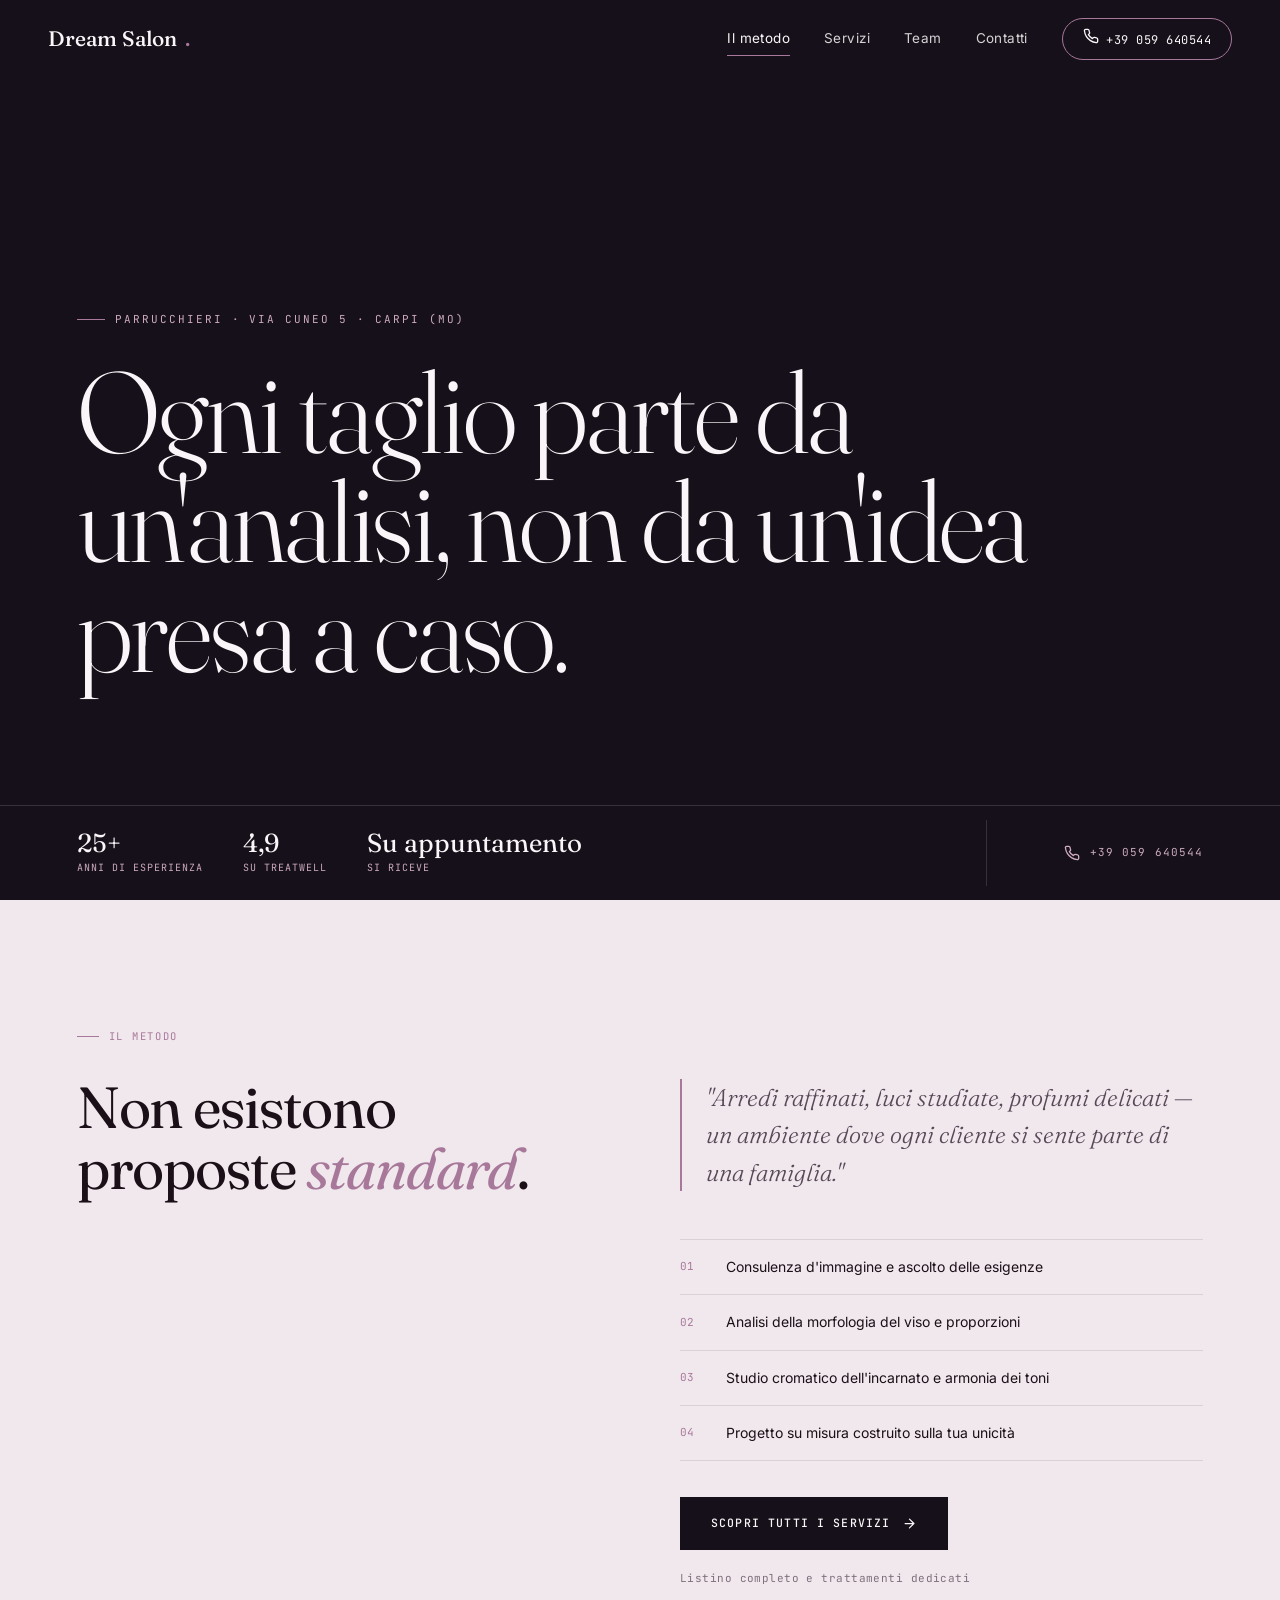
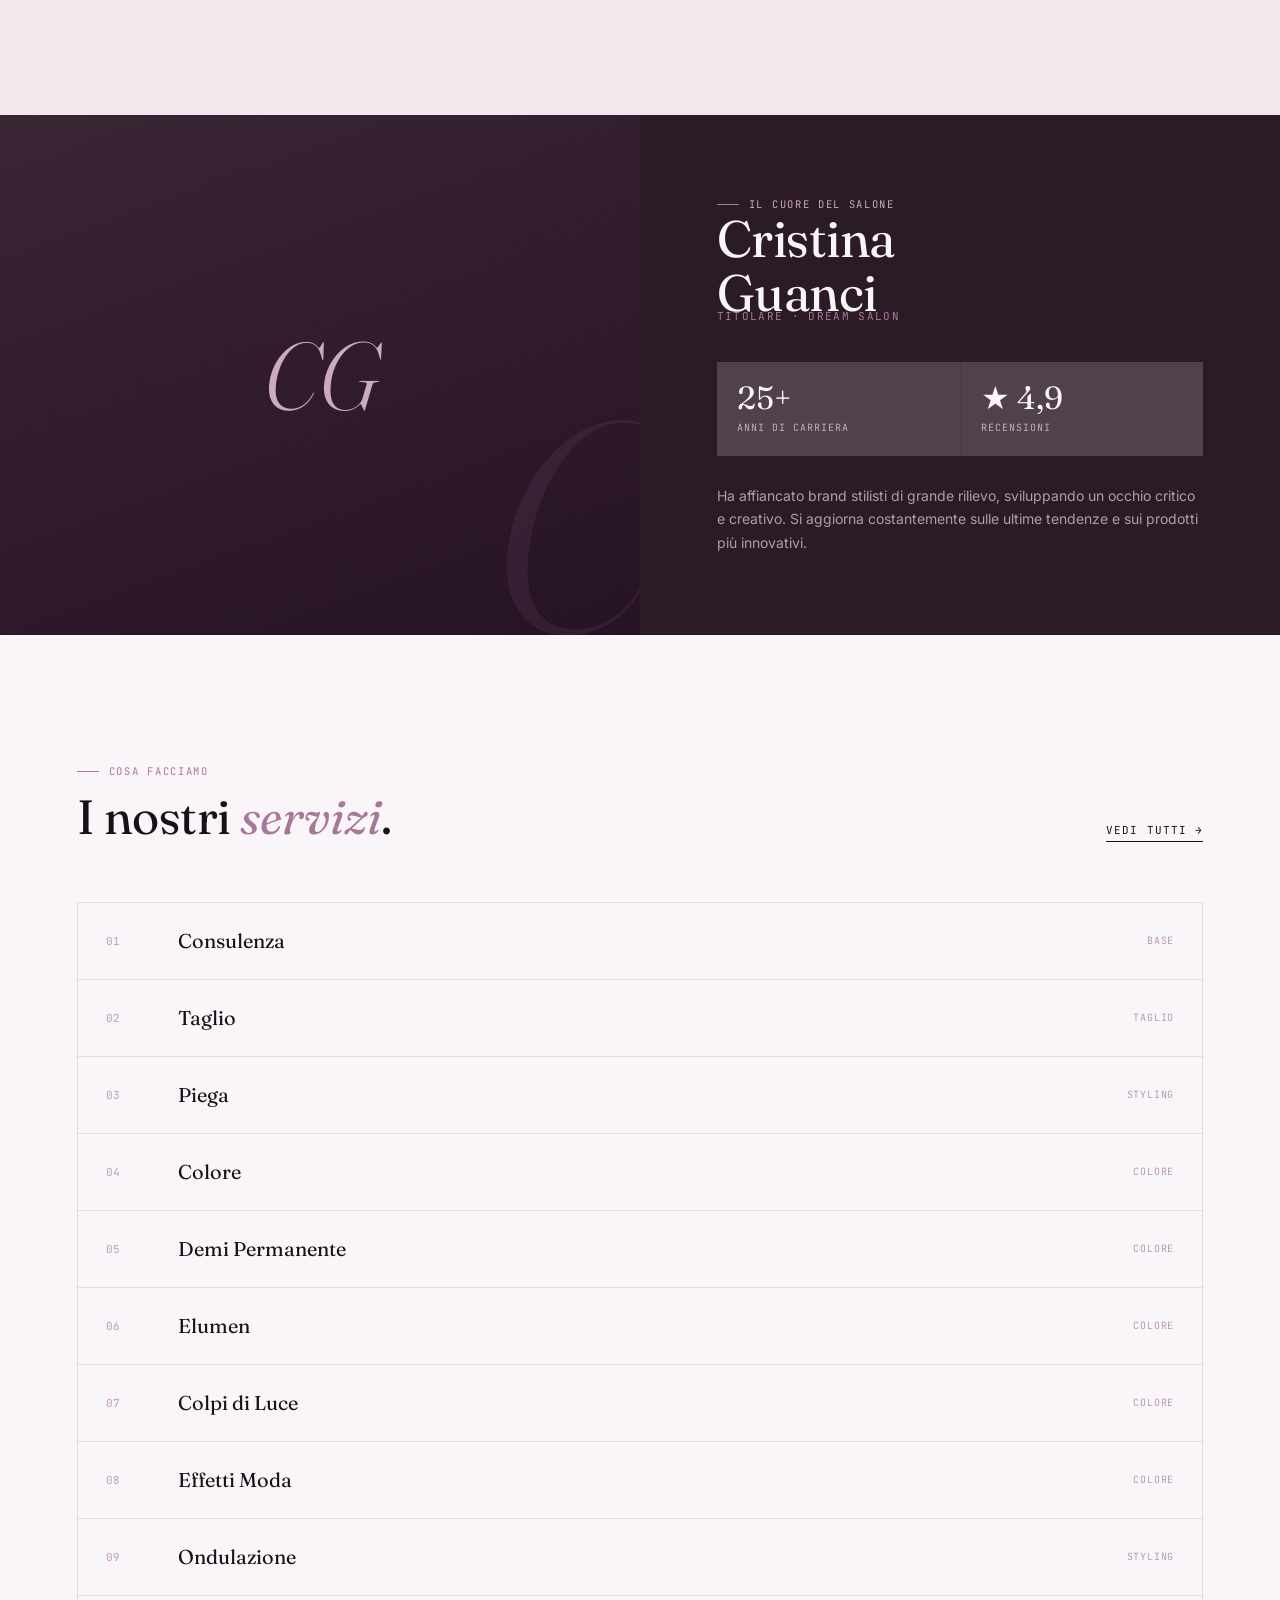
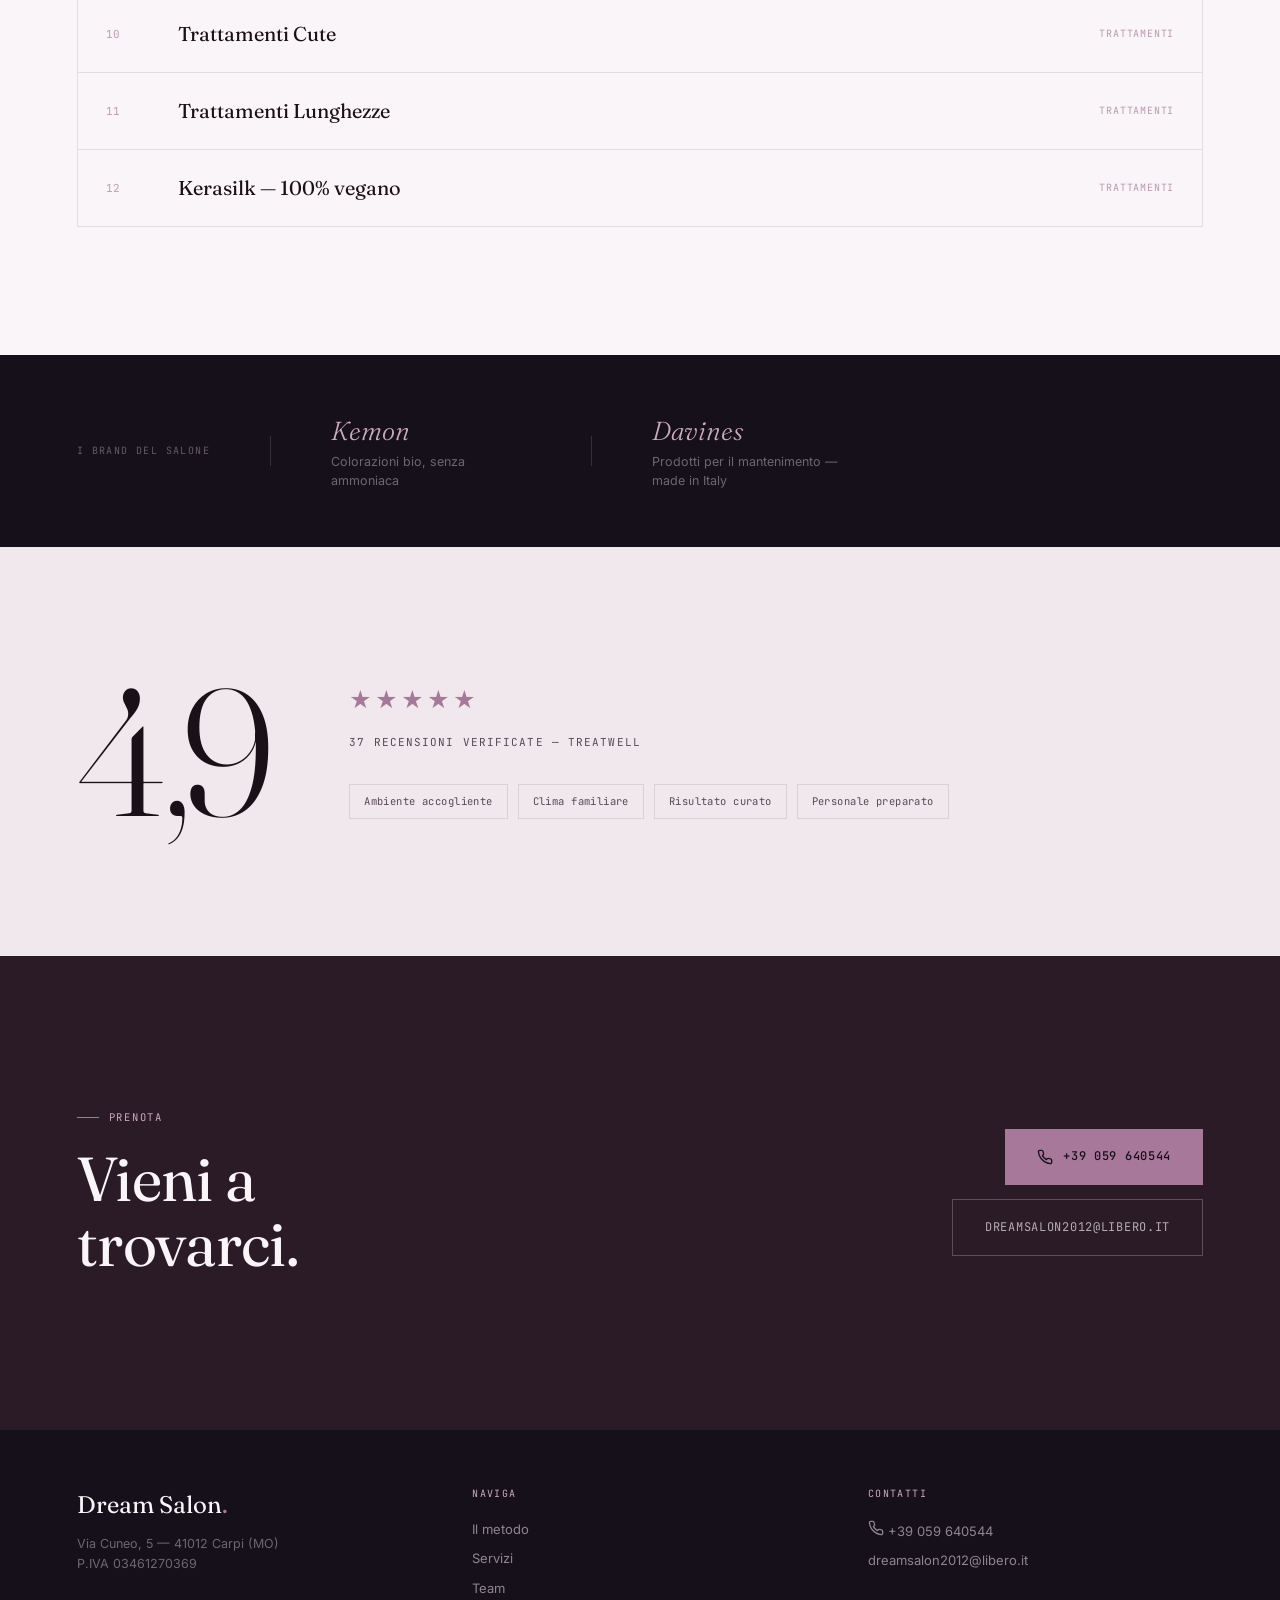
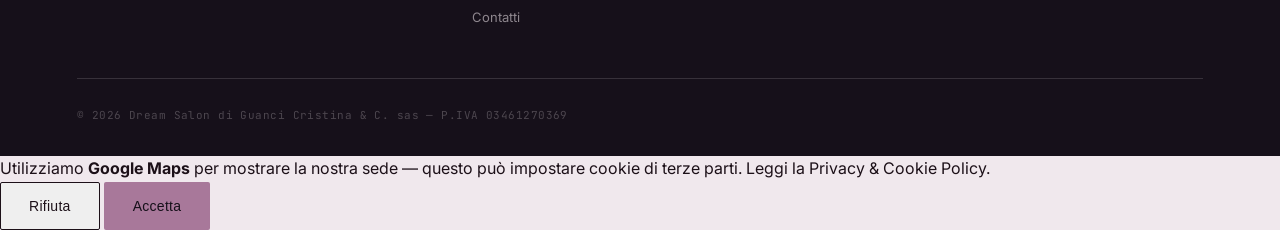
==== index.html @ 70bb207e "Palette: rosa antico / mauve ispirata al bigliettino — sostituisce verde foresta e oro" ====
<!DOCTYPE html>
<html lang="it">
<head>
<meta charset="UTF-8">
<meta name="viewport" content="width=device-width, initial-scale=1.0">
<title>Dream Salon — Parrucchieri · Carpi (MO)</title>
<meta name="description" content="Dream Salon Carpi. Consulenza d'immagine, taglio sartoriale, colore senza ammoniaca. Via Cuneo 5, Carpi. Tel 059 640544.">
<link rel="preconnect" href="https://fonts.googleapis.com">
<link rel="preconnect" href="https://fonts.gstatic.com" crossorigin>
<link href="https://fonts.googleapis.com/css2?family=Fraunces:ital,opsz,wght@0,9..144,200;0,9..144,300;0,9..144,400;0,9..144,500;1,9..144,300;1,9..144,400;1,9..144,500&family=Inter:wght@300;400;500&family=JetBrains+Mono:wght@400;500&display=swap" rel="stylesheet">
<link rel="stylesheet" href="style.css">
<style>

/* =====================================================
   RESET E VARIABILI GLOBALI
===================================================== */
:root {
  /* ——— Palette ispirata al bigliettino Dream Salon ——— */
  --forest: #2B1B27;
  --forest-2: #3A2535;
  --anthracite: #16101A;
  --cream: #F0E8ED;
  --paper: #FAF5F8;
  --brass: #A8789A;
  --brass-light: #CCAABF;
  --sage: #B89AAE;
  --ink: #1C1018;
  --ink-soft: #584858;
  --line: rgba(28,16,24,0.1);
  --line-light: rgba(240,232,237,0.15);
  --maxw: 1240px;
}

/* =====================================================
   HERO — fullscreen editoriale
===================================================== */
.hero-new {
  min-height: 100svh;
  background: var(--anthracite);
  display: grid;
  grid-template-rows: 1fr auto;
  position: relative;
  overflow: hidden;
}

/* Immagine sfondo con overlay */
.hero-bg {
  position: absolute;
  inset: 0;
  background: url('https://cdn1.treatwell.net/images/view/v2.i7363698.w1080.h720.x340E8D03/') center/cover no-repeat;
  opacity: 0.22;
}

.hero-content {
  display: flex;
  flex-direction: column;
  justify-content: flex-end;
  padding: 0 clamp(28px,6vw,80px) 72px;
  position: relative;
  z-index: 2;
}

/* Tag location */
.hero-loc {
  font-family: 'JetBrains Mono', monospace;
  font-size: 11px;
  letter-spacing: 0.18em;
  text-transform: uppercase;
  color: var(--brass-light);
  margin-bottom: 28px;
  display: flex;
  align-items: center;
  gap: 10px;
}
.hero-loc::before {
  content: "";
  width: 28px;
  height: 1px;
  background: var(--brass);
  display: block;
}

/* Titolo enorme */
.hero-display {
  font-family: 'Fraunces', serif;
  font-size: clamp(52px, 9vw, 120px);
  font-weight: 300;
  line-height: 0.95;
  color: var(--paper);
  letter-spacing: -0.02em;
  margin: 0 0 48px;
}
.hero-display em {
  font-style: italic;
  color: var(--brass-light);
}

/* Bottom bar */
.hero-bar {
  position: relative;
  z-index: 2;
  border-top: 1px solid var(--line-light);
  display: grid;
  grid-template-columns: 1fr auto;
  align-items: center;
}
.hero-bar-left {
  padding: 24px clamp(28px,6vw,80px);
  display: flex;
  gap: 40px;
  flex-wrap: wrap;
}
.hero-stat {
  display: flex;
  flex-direction: column;
  gap: 4px;
}
.hero-stat strong {
  font-family: 'Fraunces', serif;
  font-size: 26px;
  font-weight: 400;
  color: var(--paper);
  line-height: 1;
}
.hero-stat span {
  font-family: 'JetBrains Mono', monospace;
  font-size: 10px;
  color: var(--brass-light);
  letter-spacing: 0.1em;
  text-transform: uppercase;
}
.hero-bar-right {
  padding: 24px clamp(28px,6vw,80px);
  border-left: 1px solid var(--line-light);
}
.hero-bar-right a {
  font-family: 'JetBrains Mono', monospace;
  font-size: 11px;
  letter-spacing: 0.1em;
  text-transform: uppercase;
  color: var(--brass-light);
  text-decoration: none;
  display: flex;
  align-items: center;
  gap: 10px;
  transition: color 0.25s;
}
.hero-bar-right a:hover { color: var(--paper); }
.hero-bar-right a svg { flex-shrink: 0; }

/* =====================================================
   MANIFESTO — la sezione identità
===================================================== */
.manifesto {
  background: var(--cream);
  padding: clamp(80px,10vw,140px) clamp(28px,6vw,80px);
  display: grid;
  grid-template-columns: 1fr 1fr;
  gap: 80px;
  align-items: start;
}
.manifesto-left {}
.manifesto-tag {
  font-family: 'JetBrains Mono', monospace;
  font-size: 10.5px;
  letter-spacing: 0.16em;
  text-transform: uppercase;
  color: var(--brass);
  margin-bottom: 32px;
  display: flex;
  align-items: center;
  gap: 10px;
}
.manifesto-tag::before {
  content: "";
  width: 22px;
  height: 1px;
  background: var(--brass);
}
.manifesto-headline {
  font-family: 'Fraunces', serif;
  font-size: clamp(36px, 5vw, 58px);
  font-weight: 400;
  line-height: 1.05;
  color: var(--ink);
  letter-spacing: -0.02em;
  margin: 0;
}
.manifesto-headline em {
  font-style: italic;
  color: var(--brass);
}

.manifesto-right {
  padding-top: clamp(0px, 4vw, 60px);
}
.manifesto-quote {
  font-family: 'Fraunces', serif;
  font-size: clamp(18px, 2.2vw, 24px);
  font-weight: 300;
  font-style: italic;
  color: var(--ink-soft);
  line-height: 1.55;
  margin: 0 0 48px;
  border-left: 2px solid var(--brass);
  padding-left: 24px;
}
.manifesto-values {
  display: grid;
  gap: 0;
}
.mv-item {
  display: flex;
  align-items: center;
  gap: 18px;
  padding: 16px 0;
  border-bottom: 1px solid var(--line);
}
.mv-item:first-child { border-top: 1px solid var(--line); }
.mv-num {
  font-family: 'JetBrains Mono', monospace;
  font-size: 11px;
  color: var(--brass);
  width: 28px;
  flex-shrink: 0;
}
.mv-text {
  font-size: 14px;
  color: var(--ink);
  font-weight: 400;
}
.manifesto-cta {
  margin-top: 36px;
  display: flex;
  align-items: center;
  gap: 20px;
  flex-wrap: wrap;
}
.btn-metodo {
  display: inline-flex;
  align-items: center;
  gap: 12px;
  padding: 16px 30px;
  background: var(--anthracite);
  color: var(--paper);
  font-family: 'JetBrains Mono', monospace;
  font-size: 11.5px;
  letter-spacing: 0.1em;
  text-transform: uppercase;
  text-decoration: none;
  font-weight: 500;
  border: 1px solid var(--anthracite);
  transition: all 0.28s ease;
  white-space: nowrap;
}
.btn-metodo svg {
  transition: transform 0.25s ease;
  flex-shrink: 0;
}
.btn-metodo:hover {
  background: var(--brass);
  border-color: var(--brass);
  color: var(--paper);
  transform: translateY(-2px);
  box-shadow: 0 10px 24px rgba(168,120,154,0.26);
}
.btn-metodo:hover svg {
  transform: translateX(4px);
}
.manifesto-cta-note {
  font-family: 'JetBrains Mono', monospace;
  font-size: 11px;
  letter-spacing: 0.04em;
  color: var(--ink-soft);
  opacity: 0.75;
}

/* =====================================================
   CRISTINA — la protagonista
===================================================== */
.cristina {
  background: var(--forest);
  display: grid;
  grid-template-columns: 1fr 1fr;
  min-height: 520px;
}
.cristina-visual {
  background: linear-gradient(160deg, #3A2535 0%, #261324 100%);
  display: flex;
  align-items: center;
  justify-content: center;
  position: relative;
  overflow: hidden;
  padding: 60px;
}
.cristina-visual::after {
  content: "C";
  position: absolute;
  font-family: 'Fraunces', serif;
  font-size: 300px;
  font-style: italic;
  font-weight: 300;
  color: rgba(168,120,154,0.10);
  line-height: 1;
  bottom: -40px;
  right: -20px;
}
.cristina-initial {
  font-family: 'Fraunces', serif;
  font-size: 96px;
  font-weight: 300;
  font-style: italic;
  color: var(--brass-light);
  position: relative;
  z-index: 1;
}
.cristina-text {
  padding: clamp(48px,6vw,80px);
  display: flex;
  flex-direction: column;
  justify-content: center;
  gap: 28px;
}
.cristina-tag {
  font-family: 'JetBrains Mono', monospace;
  font-size: 10.5px;
  letter-spacing: 0.16em;
  text-transform: uppercase;
  color: var(--brass-light);
  display: flex;
  align-items: center;
  gap: 10px;
}
.cristina-tag::before { content: ""; width: 22px; height: 1px; background: var(--brass); }
.cristina-name {
  font-family: 'Fraunces', serif;
  font-size: clamp(32px, 4vw, 52px);
  font-weight: 400;
  color: var(--paper);
  line-height: 1.05;
  margin: 0;
}
.cristina-role {
  font-family: 'JetBrains Mono', monospace;
  font-size: 11px;
  letter-spacing: 0.12em;
  text-transform: uppercase;
  color: var(--brass);
  margin-top: -12px;
}
.cristina-facts {
  display: grid;
  grid-template-columns: 1fr 1fr;
  gap: 1px;
  background: var(--line-light);
  margin-top: 8px;
}
.cf-item {
  background: rgba(240,232,237,0.04);
  padding: 20px;
}
.cf-value {
  font-family: 'Fraunces', serif;
  font-size: 32px;
  font-weight: 400;
  color: var(--paper);
  line-height: 1;
}
.cf-label {
  font-family: 'JetBrains Mono', monospace;
  font-size: 10px;
  color: var(--brass-light);
  letter-spacing: 0.1em;
  text-transform: uppercase;
  margin-top: 6px;
}
.cristina-bio {
  font-size: 14px;
  color: rgba(240,232,237,0.65);
  line-height: 1.7;
}

/* =====================================================
   SERVIZI — griglia compatta
===================================================== */
.servizi-section {
  background: var(--paper);
  padding: clamp(80px,10vw,130px) clamp(28px,6vw,80px);
}
.srv-header {
  display: flex;
  justify-content: space-between;
  align-items: flex-end;
  margin-bottom: 60px;
  flex-wrap: wrap;
  gap: 20px;
}
.srv-tag {
  font-family: 'JetBrains Mono', monospace;
  font-size: 10.5px;
  letter-spacing: 0.16em;
  text-transform: uppercase;
  color: var(--brass);
  margin-bottom: 12px;
  display: flex;
  align-items: center;
  gap: 10px;
}
.srv-tag::before { content: ""; width: 22px; height: 1px; background: var(--brass); }
.srv-title {
  font-family: 'Fraunces', serif;
  font-size: clamp(30px, 4vw, 48px);
  font-weight: 400;
  color: var(--ink);
  margin: 0;
  line-height: 1.05;
}
.srv-title em { font-style: italic; color: var(--brass); }
.srv-cta-link {
  font-family: 'JetBrains Mono', monospace;
  font-size: 11px;
  letter-spacing: 0.1em;
  text-transform: uppercase;
  color: var(--ink);
  text-decoration: none;
  display: flex;
  align-items: center;
  gap: 10px;
  border-bottom: 1px solid var(--ink);
  padding-bottom: 2px;
  transition: color 0.25s, border-color 0.25s;
  white-space: nowrap;
}
.srv-cta-link:hover { color: var(--brass); border-color: var(--brass); }

/* Griglia servizi a righe */
.srv-list {
  display: grid;
  gap: 0;
  border: 1px solid var(--line);
}
.srv-row {
  display: grid;
  grid-template-columns: 48px 1fr auto;
  align-items: center;
  padding: 22px 28px;
  border-bottom: 1px solid var(--line);
  gap: 24px;
  transition: background 0.2s;
  cursor: default;
}
.srv-row:last-child { border-bottom: none; }
.srv-row:hover { background: #fff; }
.srv-row-num {
  font-family: 'JetBrains Mono', monospace;
  font-size: 11px;
  color: var(--brass);
  opacity: 0.7;
}
.srv-row-name {
  font-family: 'Fraunces', serif;
  font-size: 20px;
  font-weight: 400;
  color: var(--ink);
}
.srv-row-cat {
  font-family: 'JetBrains Mono', monospace;
  font-size: 10px;
  letter-spacing: 0.08em;
  text-transform: uppercase;
  color: var(--sage);
  white-space: nowrap;
}

/* =====================================================
   BRAND STRIP
===================================================== */
.brand-strip {
  background: var(--anthracite);
  padding: 56px clamp(28px,6vw,80px);
  display: flex;
  align-items: center;
  gap: 60px;
  flex-wrap: wrap;
}
.brand-label {
  font-family: 'JetBrains Mono', monospace;
  font-size: 10px;
  letter-spacing: 0.14em;
  text-transform: uppercase;
  color: rgba(240,232,237,0.35);
  white-space: nowrap;
}
.brand-divider { width: 1px; height: 30px; background: var(--line-light); }
.brand-name {
  font-family: 'Fraunces', serif;
  font-style: italic;
  font-size: 26px;
  font-weight: 300;
  color: var(--brass-light);
}
.brand-desc {
  font-size: 12.5px;
  color: rgba(240,232,237,0.4);
  max-width: 200px;
  line-height: 1.5;
}

/* =====================================================
   RATING
===================================================== */
.rating-section {
  background: var(--cream);
  padding: clamp(80px,10vw,130px) clamp(28px,6vw,80px);
  display: grid;
  grid-template-columns: auto 1fr;
  gap: 80px;
  align-items: center;
}
.rating-big-num {
  font-family: 'Fraunces', serif;
  font-size: clamp(100px, 16vw, 180px);
  font-weight: 300;
  color: var(--ink);
  line-height: 0.85;
  letter-spacing: -0.04em;
}
.rating-right {}
.rating-stars {
  color: var(--brass);
  font-size: 22px;
  letter-spacing: 3px;
  margin-bottom: 16px;
}
.rating-label {
  font-family: 'JetBrains Mono', monospace;
  font-size: 11px;
  color: var(--ink-soft);
  letter-spacing: 0.1em;
  text-transform: uppercase;
  margin-bottom: 32px;
}
.rating-tags {
  display: flex;
  flex-wrap: wrap;
  gap: 10px;
}
.rating-tag {
  font-family: 'JetBrains Mono', monospace;
  font-size: 10.5px;
  letter-spacing: 0.04em;
  border: 1px solid var(--line);
  padding: 8px 14px;
  color: var(--ink-soft);
}

/* =====================================================
   CTA FINALE
===================================================== */
.cta-final {
  background: var(--forest);
  padding: clamp(100px,12vw,160px) clamp(28px,6vw,80px);
  display: grid;
  grid-template-columns: 1fr auto;
  gap: 60px;
  align-items: center;
}
.cta-final-text {}
.cta-tag {
  font-family: 'JetBrains Mono', monospace;
  font-size: 10.5px;
  letter-spacing: 0.16em;
  text-transform: uppercase;
  color: var(--brass-light);
  margin-bottom: 20px;
  display: flex;
  align-items: center;
  gap: 10px;
}
.cta-tag::before { content: ""; width: 22px; height: 1px; background: var(--brass); }
.cta-headline {
  font-family: 'Fraunces', serif;
  font-size: clamp(32px, 5vw, 62px);
  font-weight: 400;
  color: var(--paper);
  line-height: 1.05;
  margin: 0;
}
.cta-headline em { font-style: italic; color: var(--brass-light); }
.cta-actions {
  display: flex;
  flex-direction: column;
  gap: 14px;
  align-items: flex-end;
}
.btn-cta-primary {
  display: inline-flex;
  align-items: center;
  gap: 10px;
  padding: 18px 32px;
  background: var(--brass);
  color: var(--anthracite);
  font-family: 'JetBrains Mono', monospace;
  font-size: 12px;
  letter-spacing: 0.06em;
  text-transform: uppercase;
  text-decoration: none;
  font-weight: 500;
  transition: background 0.25s;
  white-space: nowrap;
}
.btn-cta-primary:hover { background: var(--brass-light); }
.btn-cta-ghost {
  display: inline-flex;
  align-items: center;
  gap: 10px;
  padding: 18px 32px;
  border: 1px solid rgba(240,232,237,0.25);
  color: rgba(240,232,237,0.7);
  font-family: 'JetBrains Mono', monospace;
  font-size: 12px;
  letter-spacing: 0.06em;
  text-transform: uppercase;
  text-decoration: none;
  transition: border-color 0.25s, color 0.25s;
  white-space: nowrap;
}
.btn-cta-ghost:hover { border-color: var(--paper); color: var(--paper); }

/* =====================================================
   FOOTER
===================================================== */
footer {
  background: var(--anthracite);
  padding: 56px clamp(28px,6vw,80px) 32px;
}
.footer-grid {
  display: grid;
  grid-template-columns: 1fr 1fr 1fr;
  gap: 60px;
  padding-bottom: 40px;
  border-bottom: 1px solid var(--line-light);
}
.footer-brand-name {
  font-family: 'Fraunces', serif;
  font-size: 24px;
  font-weight: 400;
  color: var(--paper);
  margin-bottom: 10px;
}
.footer-brand-name span { color: var(--brass); }
.footer-sub {
  font-size: 12.5px;
  color: rgba(240,232,237,0.4);
  line-height: 1.6;
  margin-top: 8px;
}
.footer-col-title {
  font-family: 'JetBrains Mono', monospace;
  font-size: 10px;
  letter-spacing: 0.14em;
  text-transform: uppercase;
  color: var(--brass-light);
  margin-bottom: 18px;
  font-weight: 400;
}
.footer-col a, .footer-col span, .footer-col p {
  display: block;
  font-size: 13px;
  color: rgba(240,232,237,0.55);
  margin-bottom: 10px;
  text-decoration: none;
  transition: color 0.25s;
  line-height: 1.5;
}
.footer-col a:hover { color: var(--paper); }
.footer-bottom {
  margin-top: 28px;
  font-family: 'JetBrains Mono', monospace;
  font-size: 11px;
  color: rgba(240,232,237,0.25);
  letter-spacing: 0.04em;
}

/* =====================================================
   RESPONSIVE
===================================================== */
@media (max-width: 980px) {
  .manifesto { grid-template-columns: 1fr; gap: 48px; }
  .cristina { grid-template-columns: 1fr; }
  .cristina-visual { min-height: 220px; }
  .rating-section { grid-template-columns: 1fr; gap: 32px; }
  .cta-final { grid-template-columns: 1fr; }
  .cta-actions { align-items: flex-start; flex-direction: row; flex-wrap: wrap; }
  .footer-grid { grid-template-columns: 1fr 1fr; }
}
@media (max-width: 640px) {
  .hero-bar { grid-template-columns: 1fr; }
  .hero-bar-right { border-left: none; border-top: 1px solid var(--line-light); }
  .hero-bar-left { gap: 24px; }
  .cristina-facts { grid-template-columns: 1fr 1fr; }
  .srv-row { grid-template-columns: 36px 1fr; }
  .srv-row-cat { display: none; }
  .brand-strip { gap: 28px; }
  .cta-final { grid-template-columns: 1fr; }
  .cta-actions { flex-direction: column; }
  .footer-grid { grid-template-columns: 1fr; gap: 36px; }
  .rating-big-num { font-size: 100px; }
  .manifesto-cta { flex-direction: column; align-items: flex-start; gap: 14px; }
  .btn-metodo { width: 100%; justify-content: center; }
}

</style>
</head>
<body>

<!-- ============ NAV ============ -->
<header class="site-nav" id="siteNav">
  <div class="wrap">
    <a href="index.html" class="logo">Dream Salon<span class="logo-dot">.</span></a>
    <button class="nav-toggle" id="navToggle" aria-label="Apri menu" aria-expanded="false">
      <span></span><span></span><span></span>
    </button>
    <nav class="nav-links" id="navLinks">
      <a href="#consulenza">Il metodo</a>
      <a href="servizi.html">Servizi</a>
      <a href="team.html">Team</a>
      <a href="contatti.html">Contatti</a>
      <a href="tel:059640544" class="cta-pill" id="navPhone">
        <svg width="14" height="14" viewBox="0 0 24 24" fill="none" stroke="currentColor" stroke-width="2" stroke-linecap="round" stroke-linejoin="round" style="flex-shrink:0;"><path d="M22 16.92v3a2 2 0 0 1-2.18 2 19.79 19.79 0 0 1-8.63-3.07 19.5 19.5 0 0 1-6-6 19.79 19.79 0 0 1-3.07-8.67A2 2 0 0 1 4.11 2h3a2 2 0 0 1 2 1.72c.127.96.362 1.903.7 2.81a2 2 0 0 1-.45 2.11L8.09 9.91a16 16 0 0 0 6 6l1.27-1.27a2 2 0 0 1 2.11-.45c.907.338 1.85.573 2.81.7A2 2 0 0 1 22 16.92z"/></svg>
        059 640544
      </a>
    </nav>
  </div>
</header>

<!-- ============ HERO ============ -->
<section class="hero-new" id="top">
  <div class="hero-bg"></div>
  <div class="hero-content">
    <p class="hero-loc">Parrucchieri · Via Cuneo 5 · Carpi (MO)</p>
    <h1 class="hero-display" id="heroHeadline">
      Il tempo<br>rallenta.<br><em>Il risultato</em><br>resta.
    </h1>
  </div>
  <div class="hero-bar">
    <div class="hero-bar-left">
      <div class="hero-stat">
        <strong>25+</strong>
        <span>anni di esperienza</span>
      </div>
      <div class="hero-stat">
        <strong>4,9</strong>
        <span>su Treatwell</span>
      </div>
      <div class="hero-stat">
        <strong>Su appuntamento</strong>
        <span>Si riceve</span>
      </div>
    </div>
    <div class="hero-bar-right">
      <a href="tel:059640544" id="heroCta">
        <svg width="14" height="14" viewBox="0 0 24 24" fill="none" stroke="currentColor" stroke-width="2" stroke-linecap="round" stroke-linejoin="round"><path d="M22 16.92v3a2 2 0 0 1-2.18 2 19.79 19.79 0 0 1-8.63-3.07 19.5 19.5 0 0 1-6-6 19.79 19.79 0 0 1-3.07-8.67A2 2 0 0 1 4.11 2h3a2 2 0 0 1 2 1.72c.127.96.362 1.903.7 2.81a2 2 0 0 1-.45 2.11L8.09 9.91a16 16 0 0 0 6 6l1.27-1.27a2 2 0 0 1 2.11-.45c.907.338 1.85.573 2.81.7A2 2 0 0 1 22 16.92z"/></svg>
        Prenota ora
      </a>
    </div>
  </div>
</section>

<!-- ============ MANIFESTO ============ -->
<section class="manifesto" id="consulenza">
  <div class="manifesto-left reveal">
    <p class="manifesto-tag">Il metodo</p>
    <h2 class="manifesto-headline">
      Non esistono<br>proposte <em>standard</em>.
    </h2>
  </div>
  <div class="manifesto-right reveal">
    <p class="manifesto-quote">
      "Arredi raffinati, luci studiate, profumi delicati — un ambiente dove ogni cliente si sente parte di una famiglia."
    </p>
    <div class="manifesto-values">
      <div class="mv-item">
        <span class="mv-num">01</span>
        <span class="mv-text">Consulenza d'immagine e ascolto delle esigenze</span>
      </div>
      <div class="mv-item">
        <span class="mv-num">02</span>
        <span class="mv-text">Analisi della morfologia del viso e proporzioni</span>
      </div>
      <div class="mv-item">
        <span class="mv-num">03</span>
        <span class="mv-text">Studio cromatico dell'incarnato e armonia dei toni</span>
      </div>
      <div class="mv-item">
        <span class="mv-num">04</span>
        <span class="mv-text">Progetto su misura costruito sulla tua unicità</span>
      </div>
    </div>
    <div class="manifesto-cta">
      <a href="servizi.html" class="btn-metodo" id="btnMetodoServizi">
        <span>Scopri tutti i servizi</span>
        <svg width="15" height="15" viewBox="0 0 24 24" fill="none" stroke="currentColor" stroke-width="2" stroke-linecap="round" stroke-linejoin="round"><path d="M5 12h14M12 5l7 7-7 7"/></svg>
      </a>
      <span class="manifesto-cta-note">Listino completo e trattamenti dedicati</span>
    </div>
  </div>
</section>

<!-- ============ CRISTINA ============ -->
<section class="cristina">
  <div class="cristina-visual">
    <div class="cristina-initial">CG</div>
  </div>
  <div class="cristina-text reveal">
    <div>
      <p class="cristina-tag">Il cuore del salone</p>
      <h2 class="cristina-name">Cristina<br>Guanci</h2>
      <p class="cristina-role">Titolare · Dream Salon</p>
    </div>
    <div class="cristina-facts">
      <div class="cf-item">
        <div class="cf-value">25+</div>
        <div class="cf-label">anni di carriera</div>
      </div>
      <div class="cf-item">
        <div class="cf-value">★ 4,9</div>
        <div class="cf-label">recensioni</div>
      </div>
    </div>
    <p class="cristina-bio">
      Ha affiancato brand stilisti di grande rilievo, sviluppando un occhio critico e creativo. Si aggiorna costantemente sulle ultime tendenze e sui prodotti più innovativi.
    </p>
  </div>
</section>

<!-- ============ SERVIZI ============ -->
<section class="servizi-section" id="servizi">
  <div class="srv-header reveal">
    <div>
      <p class="srv-tag">Cosa facciamo</p>
      <h2 class="srv-title">I nostri <em>servizi</em>.</h2>
    </div>
    <a href="servizi.html" class="srv-cta-link">Vedi tutti →</a>
  </div>
  <div class="srv-list reveal">
    <div class="srv-row"><span class="srv-row-num">01</span><span class="srv-row-name">Consulenza</span><span class="srv-row-cat">Base</span></div>
    <div class="srv-row"><span class="srv-row-num">02</span><span class="srv-row-name">Taglio</span><span class="srv-row-cat">Taglio</span></div>
    <div class="srv-row"><span class="srv-row-num">03</span><span class="srv-row-name">Piega</span><span class="srv-row-cat">Styling</span></div>
    <div class="srv-row"><span class="srv-row-num">04</span><span class="srv-row-name">Colore</span><span class="srv-row-cat">Colore</span></div>
    <div class="srv-row"><span class="srv-row-num">05</span><span class="srv-row-name">Demi Permanente</span><span class="srv-row-cat">Colore</span></div>
    <div class="srv-row"><span class="srv-row-num">06</span><span class="srv-row-name">Elumen</span><span class="srv-row-cat">Colore</span></div>
    <div class="srv-row"><span class="srv-row-num">07</span><span class="srv-row-name">Colpi di Luce</span><span class="srv-row-cat">Colore</span></div>
    <div class="srv-row"><span class="srv-row-num">08</span><span class="srv-row-name">Effetti Moda</span><span class="srv-row-cat">Colore</span></div>
    <div class="srv-row"><span class="srv-row-num">09</span><span class="srv-row-name">Ondulazione</span><span class="srv-row-cat">Styling</span></div>
    <div class="srv-row"><span class="srv-row-num">10</span><span class="srv-row-name">Trattamenti Cute</span><span class="srv-row-cat">Trattamenti</span></div>
    <div class="srv-row"><span class="srv-row-num">11</span><span class="srv-row-name">Trattamenti Lunghezze</span><span class="srv-row-cat">Trattamenti</span></div>
    <div class="srv-row"><span class="srv-row-num">12</span><span class="srv-row-name">Kerasilk — 100% vegano</span><span class="srv-row-cat">Trattamenti</span></div>
  </div>
</section>

<!-- ============ BRAND STRIP ============ -->
<div class="brand-strip reveal">
  <span class="brand-label">I brand del salone</span>
  <div class="brand-divider"></div>
  <div>
    <div class="brand-name">Kemon</div>
    <div class="brand-desc">Colorazioni bio, senza ammoniaca</div>
  </div>
  <div class="brand-divider"></div>
  <div>
    <div class="brand-name">Davines</div>
    <div class="brand-desc">Prodotti per il mantenimento — made in Italy</div>
  </div>
</div>

<!-- ============ RATING ============ -->
<section class="rating-section">
  <div class="rating-big-num reveal">4,9</div>
  <div class="reveal">
    <div class="rating-stars">★★★★★</div>
    <div class="rating-label">37 recensioni verificate — Treatwell</div>
    <div class="rating-tags">
      <span class="rating-tag">Ambiente accogliente</span>
      <span class="rating-tag">Clima familiare</span>
      <span class="rating-tag">Risultato curato</span>
      <span class="rating-tag">Personale preparato</span>
    </div>
  </div>
</section>

<!-- ============ CTA FINALE ============ -->
<section class="cta-final">
  <div class="cta-final-text reveal">
    <p class="cta-tag">Prenota</p>
    <h2 class="cta-headline">Vieni a<br>trovarci.</h2>
  </div>
  <div class="cta-actions reveal">
    <a href="tel:059640544" class="btn-cta-primary" id="finalCta">
      <svg width="14" height="14" viewBox="0 0 24 24" fill="none" stroke="currentColor" stroke-width="2" stroke-linecap="round" stroke-linejoin="round"><path d="M22 16.92v3a2 2 0 0 1-2.18 2 19.79 19.79 0 0 1-8.63-3.07 19.5 19.5 0 0 1-6-6 19.79 19.79 0 0 1-3.07-8.67A2 2 0 0 1 4.11 2h3a2 2 0 0 1 2 1.72c.127.96.362 1.903.7 2.81a2 2 0 0 1-.45 2.11L8.09 9.91a16 16 0 0 0 6 6l1.27-1.27a2 2 0 0 1 2.11-.45c.907.338 1.85.573 2.81.7A2 2 0 0 1 22 16.92z"/></svg>
      059 640544
    </a>
    <a href="mailto:dreamsalon2012@libero.it" class="btn-cta-ghost">dreamsalon2012@libero.it</a>
    <span class="btn-cta-ghost" id="freshaLink" style="display:none; cursor:pointer;" onclick="if(this.dataset.href) window.location.href=this.dataset.href">Prenota online</span>
  </div>
</section>

<!-- ============ FOOTER ============ -->
<footer>
  <div class="footer-grid">
    <div>
      <div class="footer-brand-name">Dream Salon<span>.</span></div>
      <p class="footer-sub">Via Cuneo, 5 — 41012 Carpi (MO)<br>P.IVA 03461270369</p>
    </div>
    <div class="footer-col">
      <div class="footer-col-title">Naviga</div>
      <a href="#consulenza">Il metodo</a>
      <a href="servizi.html">Servizi</a>
      <a href="team.html">Team</a>
      <a href="contatti.html">Contatti</a>
    </div>
    <div class="footer-col">
      <div class="footer-col-title">Contatti</div>
      <a href="tel:059640544" id="footerPhone">059 640544</a>
      <a href="mailto:dreamsalon2012@libero.it">dreamsalon2012@libero.it</a>
      <span class="social-link disabled" id="footerFacebook">Facebook</span>
      <span class="social-link disabled" id="footerInstagram">Instagram</span>
    </div>
  </div>
  <div class="footer-bottom">
    © 2026 Dream Salon di Guanci Cristina &amp; C. sas — P.IVA 03461270369
  </div>
</footer>

<script src="assets/data.js"></script>
<script src="site.js"></script>
</body>
</html>
---- style.css ----
:root{
    /* ——— Palette ispirata al bigliettino Dream Salon ——— */
    /* Rosa antico / mauve come colore dominante           */
    --forest:#2B1B27;         /* prugna scuro (ex verde foresta) */
    --forest-2:#3A2535;       /* prugna medio */
    --anthracite:#16101A;     /* quasi-nero caldo */
    --cream:#F0E8ED;          /* crema rosato */
    --paper:#FAF5F8;          /* bianco blush */
    --brass:#A8789A;          /* mauve / rosa antico — accento principale */
    --brass-light:#CCAABF;    /* mauve chiaro */
    --sage:#B89AAE;           /* mauve medio */
    --ink:#1C1018;            /* quasi-nero caldo */
    --ink-soft:#584858;       /* grigio mauve */
    --line:rgba(28,16,24,0.12);
    --line-light:rgba(240,232,237,0.18);
    --radius:2px;
    --maxw:1240px;
  }
  *{box-sizing:border-box;}
  html{scroll-behavior:smooth;}
  body{
    margin:0;
    background:var(--cream);
    color:var(--ink);
    font-family:'Inter',sans-serif;
    font-size:16px;
    line-height:1.6;
    -webkit-font-smoothing:antialiased;
  }
  h1,h2,h3,h4{
    font-family:'Fraunces',serif;
    font-weight:500;
    line-height:1.08;
    margin:0;
    letter-spacing:-0.01em;
  }
  p{margin:0;}
  a{color:inherit;text-decoration:none;}
  img{max-width:100%;display:block;}
  .wrap{max-width:var(--maxw);margin:0 auto;padding:0 28px;}
  .eyebrow{
    font-family:'JetBrains Mono',monospace;
    font-size:11.5px;
    letter-spacing:0.16em;
    text-transform:uppercase;
    color:var(--brass);
    display:flex;
    align-items:center;
    gap:10px;
    margin-bottom:18px;
  }
  .eyebrow::before{content:"";width:22px;height:1px;background:var(--brass);display:block;}
  .eyebrow.light{color:var(--brass-light);}
  section{position:relative;}
  ::selection{background:var(--brass);color:var(--paper);}
  :focus-visible{outline:2px solid var(--brass);outline-offset:3px;}

  /* reveal on scroll */
  .reveal{opacity:0;transform:translateY(18px);transition:opacity .7s ease, transform .7s ease;}
  .reveal.in{opacity:1;transform:translateY(0);}

  /* ---------- NAV ---------- */
  header.site-nav{
    position:fixed;top:0;left:0;right:0;z-index:100;
    padding:18px 0;
    transition:background .35s ease, padding .35s ease, box-shadow .35s ease;
  }
  header.site-nav .wrap{display:flex;align-items:center;justify-content:space-between;}
  header.site-nav.scrolled{
    background:rgba(240,232,237,0.93);
    backdrop-filter:blur(10px);
    padding:12px 0;
    box-shadow:0 1px 0 var(--line);
  }
  .logo{
    font-family:'Fraunces',serif;
    font-size:21px;
    font-weight:500;
    color:var(--paper);
    display:flex;align-items:baseline;gap:8px;
    transition:color .35s ease;
  }
  .logo .logo-dot{color:var(--brass);}
  header.site-nav.scrolled .logo{color:var(--ink);}
  .nav-links{display:flex;align-items:center;gap:34px;}
  .nav-links a{
    font-size:13.5px;
    letter-spacing:0.03em;
    color:var(--paper);
    opacity:.85;
    transition:opacity .35s ease, color .35s ease;
    position:relative;
    padding:4px 0;
  }
  .nav-links a.active{opacity:1;}
  .nav-links a.active::after{content:"";position:absolute;bottom:-2px;left:0;right:0;height:1px;background:var(--brass);}
  header.site-nav.scrolled .nav-links a{color:var(--ink);}
  .nav-links a:hover{opacity:1;}
  .nav-links a.cta-pill{
    opacity:1;
    padding:9px 20px;
    border:1px solid var(--brass);
    border-radius:30px;
    font-family:'JetBrains Mono',monospace;
    font-size:12px;
    letter-spacing:0.04em;
  }
  .nav-links a.cta-pill:hover{background:var(--brass);color:var(--anthracite);}
  .nav-toggle{display:none;background:none;border:0;cursor:pointer;padding:6px;}
  .nav-toggle span{display:block;width:22px;height:1.5px;background:var(--paper);margin:5px 0;transition:.3s;}
  header.site-nav.scrolled .nav-toggle span{background:var(--ink);}

  /* ---------- HERO ---------- */
  .hero{
    min-height:100svh;
    display:flex;
    align-items:flex-end;
    position:relative;
    background:linear-gradient(180deg, rgba(22,16,26,0.35) 0%, rgba(22,16,26,0.55) 55%, rgba(22,16,26,0.92) 100%), url('https://cdn1.treatwell.net/images/view/v2.i7363715.w1080.h720.xDDF6E4CA/') center 30%/cover no-repeat;
    padding-top:120px;
  }
  .hero .wrap{padding-bottom:76px; width:100%;}
  .hero-inner{max-width:760px;}
  .hero h1{
    font-size:clamp(38px,6vw,68px);
    color:var(--paper);
    font-weight:500;
  }
  .hero h1 em{color:var(--brass-light);font-style:italic;font-weight:400;}
  .hero-sub{
    color:rgba(240,232,237,0.82);
    font-size:17px;
    max-width:520px;
    margin-top:22px;
    line-height:1.65;
  }
  .hero-meta{
    display:flex;gap:28px;flex-wrap:wrap;
    margin-top:34px;
    font-family:'JetBrains Mono',monospace;
    font-size:12px;
    color:var(--brass-light);
    letter-spacing:0.03em;
  }
  .hero-meta span{opacity:.9;}
  .hero-actions{display:flex;gap:16px;margin-top:38px;flex-wrap:wrap;}
  .btn{
    display:inline-flex;align-items:center;gap:10px;
    padding:15px 28px;
    font-size:14px;letter-spacing:0.02em;
    border-radius:2px;
    transition:all .25s ease;
    cursor:pointer;border:1px solid transparent;
  }
  .btn-primary{background:var(--brass);color:var(--anthracite);font-weight:500;}
  .btn-primary:hover{background:var(--brass-light);}
  .btn-outline{border-color:rgba(240,232,237,0.4);color:var(--paper);}
  .btn-outline:hover{border-color:var(--paper);background:rgba(240,232,237,0.08);}
  .btn-dark{border-color:var(--ink);color:var(--ink);}
  .btn-dark:hover{background:var(--ink);color:var(--paper);}

  .scroll-cue{
    position:absolute;right:28px;bottom:26px;
    writing-mode:vertical-rl;
    color:var(--brass-light);
    font-family:'JetBrains Mono',monospace;
    font-size:11px;letter-spacing:0.18em;
    display:flex;align-items:center;gap:10px;
    opacity:.75;
  }
  .scroll-cue::after{content:"";width:1px;height:40px;background:var(--brass-light);}

  /* ---------- SECTION generic ---------- */
  .section{padding:110px 0;}
  .section-tight{padding:80px 0;}
  .section-dark{background:var(--forest);color:var(--cream);}
  .section-dark h2, .section-dark h3{color:var(--paper);}
  .section-anthracite{background:var(--anthracite);color:var(--cream);}
  .section-anthracite h2, .section-anthracite h3{color:var(--paper);}

  .header-row{display:flex;justify-content:space-between;align-items:flex-end;gap:40px;margin-bottom:56px;flex-wrap:wrap;}
  .header-row h2{font-size:clamp(28px,3.6vw,44px);}
  .header-row .lede{max-width:360px;color:var(--ink-soft);font-size:15px;line-height:1.6;}
  .section-dark .header-row .lede, .section-anthracite .header-row .lede{color:rgba(240,232,237,0.72);}

  /* ---------- VALUE / CONSULENZA (signature) ---------- */
  .value-grid{
    display:grid;grid-template-columns:1fr 1fr;gap:70px;align-items:start;
  }
  .value-text p{color:var(--ink-soft);font-size:16px;margin-bottom:20px;max-width:460px;}
  .value-points{list-style:none;margin:34px 0 0;padding:0;display:grid;gap:16px;max-width:460px;}
  .value-points li{
    display:flex;gap:14px;align-items:flex-start;
    font-size:14.5px;color:var(--ink);
    padding-bottom:16px;border-bottom:1px solid var(--line);
  }
  .value-points li .num{
    font-family:'JetBrains Mono',monospace;color:var(--brass);font-size:12px;padding-top:2px;
  }

  /* consultation card - signature element */
  .consult-card{
    background:var(--paper);
    border:1px solid var(--line);
    box-shadow:0 30px 60px -30px rgba(28,16,24,0.25);
    padding:38px 34px 32px;
    position:relative;
    max-width:440px;
  }
  .consult-card::before{
    content:"";position:absolute;top:0;left:0;right:0;height:5px;
    background:linear-gradient(90deg,var(--brass),var(--sage));
  }
  .consult-card .card-eyebrow{
    font-family:'JetBrains Mono',monospace;font-size:11px;letter-spacing:.14em;
    color:var(--ink-soft);text-transform:uppercase;display:flex;justify-content:space-between;
    padding-bottom:16px;margin-bottom:22px;border-bottom:1px dashed var(--line);
  }
  .consult-row{display:flex;justify-content:space-between;align-items:center;padding:13px 0;border-bottom:1px solid var(--line);}
  .consult-row:last-of-type{border-bottom:none;}
  .consult-row .label{font-size:13.5px;color:var(--ink-soft);}
  .consult-row .val{font-family:'JetBrains Mono',monospace;font-size:12px;color:var(--forest);}
  .swatches{display:flex;gap:7px;}
  .swatch{width:16px;height:16px;border-radius:50%;border:1px solid rgba(0,0,0,0.08);}
  .consult-foot{margin-top:24px;padding-top:20px;border-top:1px dashed var(--line);font-size:12.5px;color:var(--ink-soft);font-style:italic;}
  .consult-foot b{color:var(--forest);font-style:normal;}

  /* ---------- SERVIZI ---------- */
  .services-grid{display:grid;grid-template-columns:repeat(3,1fr);gap:1px;background:var(--line);border:1px solid var(--line);}
  .service-card{background:var(--paper);padding:34px 30px;min-height:210px;display:flex;flex-direction:column;justify-content:space-between;transition:background .3s ease;}
  .service-card:hover{background:#fff;}
  .service-card .s-top{display:flex;justify-content:space-between;align-items:flex-start;}
  .service-card h3{font-size:21px;font-weight:500;max-width:200px;}
  .service-card .dur{font-family:'JetBrains Mono',monospace;font-size:11px;color:var(--brass);white-space:nowrap;padding-top:4px;}
  .service-card p{font-size:13.5px;color:var(--ink-soft);margin-top:16px;line-height:1.55;}
  .service-card .price-note{
    margin-top:18px;font-family:'JetBrains Mono',monospace;font-size:10.5px;letter-spacing:.05em;
    color:var(--sage);text-transform:uppercase;
  }
  .packages{margin-top:1px;display:grid;grid-template-columns:1fr 1fr;gap:1px;background:var(--line);border:1px solid var(--line);border-top:none;}
  .package-card{background:var(--forest);color:var(--cream);padding:30px;}
  .package-card .eyebrow{color:var(--brass-light);margin-bottom:12px;}
  .package-card p{font-size:14.5px;line-height:1.6;color:rgba(240,232,237,0.85);}
  .package-card .dur{font-family:'JetBrains Mono',monospace;font-size:12px;color:var(--brass-light);margin-top:14px;display:block;}

  /* ---------- EXPERTISE ---------- */
  .expertise-grid{display:grid;grid-template-columns:repeat(3,1fr);gap:48px;margin-top:10px;}
  .expertise-item{border-top:1px solid var(--line-light);padding-top:24px;}
  .expertise-item .exp-icon{width:38px;height:38px;margin-bottom:22px;}
  .expertise-item h3{font-size:19px;color:var(--paper);margin-bottom:12px;font-weight:500;}
  .expertise-item p{font-size:14px;color:rgba(240,232,237,0.68);line-height:1.65;}
  .brand-row{margin-top:70px;padding-top:40px;border-top:1px solid var(--line-light);display:flex;gap:48px;align-items:center;flex-wrap:wrap;}
  .brand-badge{font-family:'Fraunces',serif;font-style:italic;font-size:22px;color:var(--brass-light);letter-spacing:0.01em;}
  .brand-note{font-size:13px;color:rgba(240,232,237,0.55);max-width:280px;}

  /* ---------- GALLERY ---------- */
  .gallery-grid{
    display:grid;
    grid-template-columns:1.3fr 1fr 1fr;
    grid-template-rows:280px 280px;
    gap:14px;
  }
  .g-item{position:relative;overflow:hidden;background:#ded3db;}
  .g-item img{width:100%;height:100%;object-fit:cover;transition:transform .6s ease;}
  .g-item:hover img{transform:scale(1.05);}
  .g-item.tall{grid-row:span 2;}
  .g-item .g-tag{
    position:absolute;left:16px;bottom:16px;
    font-family:'JetBrains Mono',monospace;font-size:10.5px;letter-spacing:.08em;text-transform:uppercase;
    color:var(--paper);background:rgba(22,16,26,0.55);padding:6px 10px;backdrop-filter:blur(4px);
  }
  .g-placeholder{
    display:flex;flex-direction:column;align-items:center;justify-content:center;gap:10px;
    background:repeating-linear-gradient(135deg, var(--paper), var(--paper) 10px, #EDE3E8 10px, #EDE3E8 20px);
    border:1px dashed var(--line);color:var(--ink-soft);text-align:center;padding:20px;
  }
  .g-placeholder .g-icon{font-size:22px;color:var(--brass);}
  .g-placeholder span{font-family:'JetBrains Mono',monospace;font-size:11px;letter-spacing:.05em;text-transform:uppercase;}

  /* ---------- TEAM ---------- */
  .team-grid{display:grid;grid-template-columns:repeat(3,1fr);gap:40px;}
  .team-card{}
  .avatar{
    width:100%;aspect-ratio:3/3.6;
    background:linear-gradient(155deg,var(--forest),var(--anthracite));
    display:flex;align-items:center;justify-content:center;
    margin-bottom:22px;position:relative;overflow:hidden;
  }
  .avatar span{font-family:'Fraunces',serif;font-size:64px;color:var(--brass-light);font-style:italic;}
  .avatar::after{content:"";position:absolute;inset:0;border:1px solid rgba(240,232,237,0.15);}
  .team-card h3{font-size:21px;margin-bottom:4px;}
  .team-card .role{font-family:'JetBrains Mono',monospace;font-size:11px;color:var(--brass);text-transform:uppercase;letter-spacing:.06em;}
  .team-card p.bio{font-size:13.5px;color:var(--ink-soft);margin-top:12px;line-height:1.6;}
  .tbc{font-size:11px;color:var(--sage);font-family:'JetBrains Mono',monospace;margin-top:8px;display:inline-block;}

  /* ---------- SOCIAL PROOF ---------- */
  .proof-wrap{display:grid;grid-template-columns:0.85fr 1.15fr;gap:70px;align-items:center;}
  .rating-big{display:flex;align-items:flex-end;gap:18px;}
  .rating-big .num{font-family:'Fraunces',serif;font-size:96px;line-height:.85;font-weight:500;}
  .rating-big .stars{color:var(--brass);font-size:20px;letter-spacing:3px;margin-bottom:10px;}
  .rating-big .count{font-size:13.5px;color:var(--ink-soft);margin-bottom:14px;}
  .rating-source{font-family:'JetBrains Mono',monospace;font-size:11px;color:var(--sage);letter-spacing:.06em;text-transform:uppercase;margin-top:18px;}
  .bars{margin-top:30px;display:grid;gap:10px;max-width:320px;}
  .bar-row{display:grid;grid-template-columns:20px 1fr 30px;gap:10px;align-items:center;font-size:12px;font-family:'JetBrains Mono',monospace;color:var(--ink-soft);}
  .bar-track{height:6px;background:var(--line);position:relative;overflow:hidden;}
  .bar-fill{position:absolute;left:0;top:0;bottom:0;background:var(--brass);}
  .breakdown-grid{display:grid;grid-template-columns:repeat(2,1fr);gap:1px;background:var(--line);border:1px solid var(--line);}
  .bd-card{background:var(--paper);padding:24px 26px;}
  .bd-card .bd-score{font-family:'Fraunces',serif;font-size:30px;color:var(--forest);}
  .bd-card .bd-label{font-size:12.5px;color:var(--ink-soft);margin-top:4px;}
  .theme-tags{display:flex;flex-wrap:wrap;gap:10px;margin-top:30px;}
  .theme-tags span{
    font-family:'JetBrains Mono',monospace;font-size:11px;letter-spacing:.03em;
    border:1px solid var(--line);padding:8px 14px;color:var(--ink-soft);
  }

  /* ---------- CONTACT ---------- */
  .contact-grid{display:grid;grid-template-columns:1fr 1fr;gap:1px;background:var(--line-light);border:1px solid var(--line-light);}
  .contact-info,.contact-hours{background:var(--anthracite);padding:52px 44px;}
  .contact-info .cinfo-item{padding:20px 0;border-bottom:1px solid var(--line-light);}
  .contact-info .cinfo-item:first-of-type{padding-top:0;}
  .contact-info .cinfo-item .k{font-family:'JetBrains Mono',monospace;font-size:10.5px;color:var(--brass-light);text-transform:uppercase;letter-spacing:.08em;margin-bottom:8px;display:block;}
  .contact-info .cinfo-item .v{font-size:17px;color:var(--paper);}
  .contact-info .cinfo-item a.v:hover{color:var(--brass-light);}
  .hours-table{width:100%;border-collapse:collapse;margin-top:6px;}
  .hours-table td{padding:11px 0;border-bottom:1px solid var(--line-light);font-size:14px;color:rgba(240,232,237,0.85);}
  .hours-table td:first-child{color:var(--paper);font-weight:500;width:40%;}
  .hours-table .flag{
    font-family:'JetBrains Mono',monospace;font-size:9.5px;color:var(--forest);
    background:var(--brass-light);padding:2px 7px;margin-left:8px;letter-spacing:.03em;
  }
  .hours-table .closed{color:rgba(240,232,237,0.4);}
  .map-embed{width:100%;height:340px;border:0;filter:grayscale(0.3) contrast(1.05);}

  /* ---------- FINAL CTA ---------- */
  .final-cta{
    background:linear-gradient(155deg,var(--forest) 0%, var(--anthracite) 100%);
    color:var(--paper);text-align:center;padding:130px 0;
  }
  .final-cta .eyebrow{justify-content:center;color:var(--brass-light);}
  .final-cta h2{font-size:clamp(32px,5vw,58px);max-width:820px;margin:0 auto;}
  .final-cta .btn-row{display:flex;gap:18px;justify-content:center;margin-top:42px;flex-wrap:wrap;}

  /* ---------- FOOTER ---------- */
  footer{background:var(--anthracite);color:rgba(240,232,237,0.6);padding:60px 0 30px;}
  .footer-top{display:flex;justify-content:space-between;gap:40px;flex-wrap:wrap;padding-bottom:40px;border-bottom:1px solid var(--line-light);}
  .footer-logo{font-family:'Fraunces',serif;font-size:22px;color:var(--paper);}
  .footer-cols{display:flex;gap:60px;flex-wrap:wrap;}
  .footer-col h4{font-family:'JetBrains Mono',monospace;font-size:11px;color:var(--brass-light);text-transform:uppercase;letter-spacing:.08em;margin-bottom:16px;font-weight:400;}
  .footer-col a,.footer-col p{display:block;font-size:13.5px;margin-bottom:9px;color:rgba(240,232,237,0.65);}
  .footer-col a:hover{color:var(--paper);}
  .confirm-box{margin-top:40px;padding:26px 28px;border:1px dashed rgba(204,170,191,0.4);}
  .confirm-box .cb-title{font-family:'JetBrains Mono',monospace;font-size:11px;color:var(--brass-light);text-transform:uppercase;letter-spacing:.08em;margin-bottom:14px;}
  .confirm-box ul{margin:0;padding:0 0 0 18px;columns:2;column-gap:40px;font-size:12.5px;line-height:2;color:rgba(240,232,237,0.55);}
  .footer-bottom{margin-top:36px;font-size:12px;color:rgba(240,232,237,0.35);display:flex;justify-content:space-between;flex-wrap:wrap;gap:10px;}

  /* ---------- SOCIAL LINK ---------- */
  .social-link {
    display: inline-flex;
    align-items: center;
    gap: 8px;
    font-size: 13.5px;
    color: rgba(240,232,237,0.65);
    transition: color .35s ease;
    text-decoration: none;
  }
  .social-link:hover { color: var(--paper); }
  .social-link.disabled {
    opacity: 0.4;
    pointer-events: none;
    cursor: not-allowed;
  }
  .btn svg {
    width: 16px;
    height: 16px;
    flex-shrink: 0;
  }

  /* ---------- RESPONSIVE ---------- */
  @media (max-width: 980px){
    .value-grid{grid-template-columns:1fr;gap:50px;}
    .services-grid{grid-template-columns:1fr 1fr;}
    .packages{grid-template-columns:1fr;}
    .expertise-grid{grid-template-columns:1fr;gap:36px;}
    .gallery-grid{grid-template-columns:1fr 1fr;grid-template-rows:220px 220px 220px;}
    .g-item.tall{grid-row:span 1;}
    .team-grid{grid-template-columns:1fr 1fr;}
    .proof-wrap{grid-template-columns:1fr;gap:40px;}
    .contact-grid{grid-template-columns:1fr;}
    .breakdown-grid{grid-template-columns:1fr 1fr;}
  }
  @media (max-width: 640px){
    .wrap{padding:0 20px;}
    .nav-links{
      position:fixed;top:0;right:0;height:100svh;width:min(78vw,320px);
      background:var(--forest);flex-direction:column;justify-content:center;align-items:flex-start;
      gap:26px;padding:40px;transform:translateX(100%);transition:transform .4s ease;
    }
    .nav-links.open{transform:translateX(0);}
    .nav-links a{color:var(--paper) !important;font-size:16px;}
    .nav-toggle{display:block;z-index:110;}
    .nav-toggle span{background:var(--paper) !important;}
    header.site-nav.scrolled .nav-toggle span{background:var(--ink) !important;}
    .hero{padding-top:100px;}
    .hero-meta{gap:16px;}
    .header-row{margin-bottom:36px;}
    .services-grid{grid-template-columns:1fr;}
    .expertise-grid{gap:30px;}
    .gallery-grid{grid-template-columns:1fr;grid-template-rows:auto;}
    .team-grid{grid-template-columns:1fr;max-width:280px;margin:0 auto;}
    .rating-big .num{font-size:72px;}
    .breakdown-grid{grid-template-columns:1fr;}
    .contact-info,.contact-hours{padding:38px 26px;}
    .confirm-box ul{columns:1;}
    .footer-top{flex-direction:column;gap:30px;}
    .section{padding:76px 0;}
    .final-cta{padding:90px 0;}
  }

  /* ---------- SKELETON ---------- */
  .skeleton {
    background: linear-gradient(90deg, var(--line) 25%, rgba(28,16,24,0.18) 50%, var(--line) 75%);
    background-size: 200% 100%;
    animation: shimmer 1.5s ease-in-out infinite;
    border-radius: 2px;
  }
  @keyframes shimmer {
    0% { background-position: 200% 0; }
    100% { background-position: -200% 0; }
  }
  .skeleton-title { height: clamp(28px, 3.6vw, 44px); max-width: 400px; }
  .skeleton-text { height: 16px; max-width: 300px; }
  .skeleton-card { height: 210px; }
  .skeleton-avatar { width: 100%; aspect-ratio: 3/3.6; }
  .skeleton-meta { height: 16px; max-width: 200px; }
  .skeleton-eyebrow { height: 12px; width: 120px; }

  /* ---------- PRICE ---------- */
  .price-value {
    font-family: 'JetBrains Mono', monospace;
    font-size: 11px;
    letter-spacing: .04em;
    color: var(--forest);
    text-transform: uppercase;
    font-weight: 500;
  }
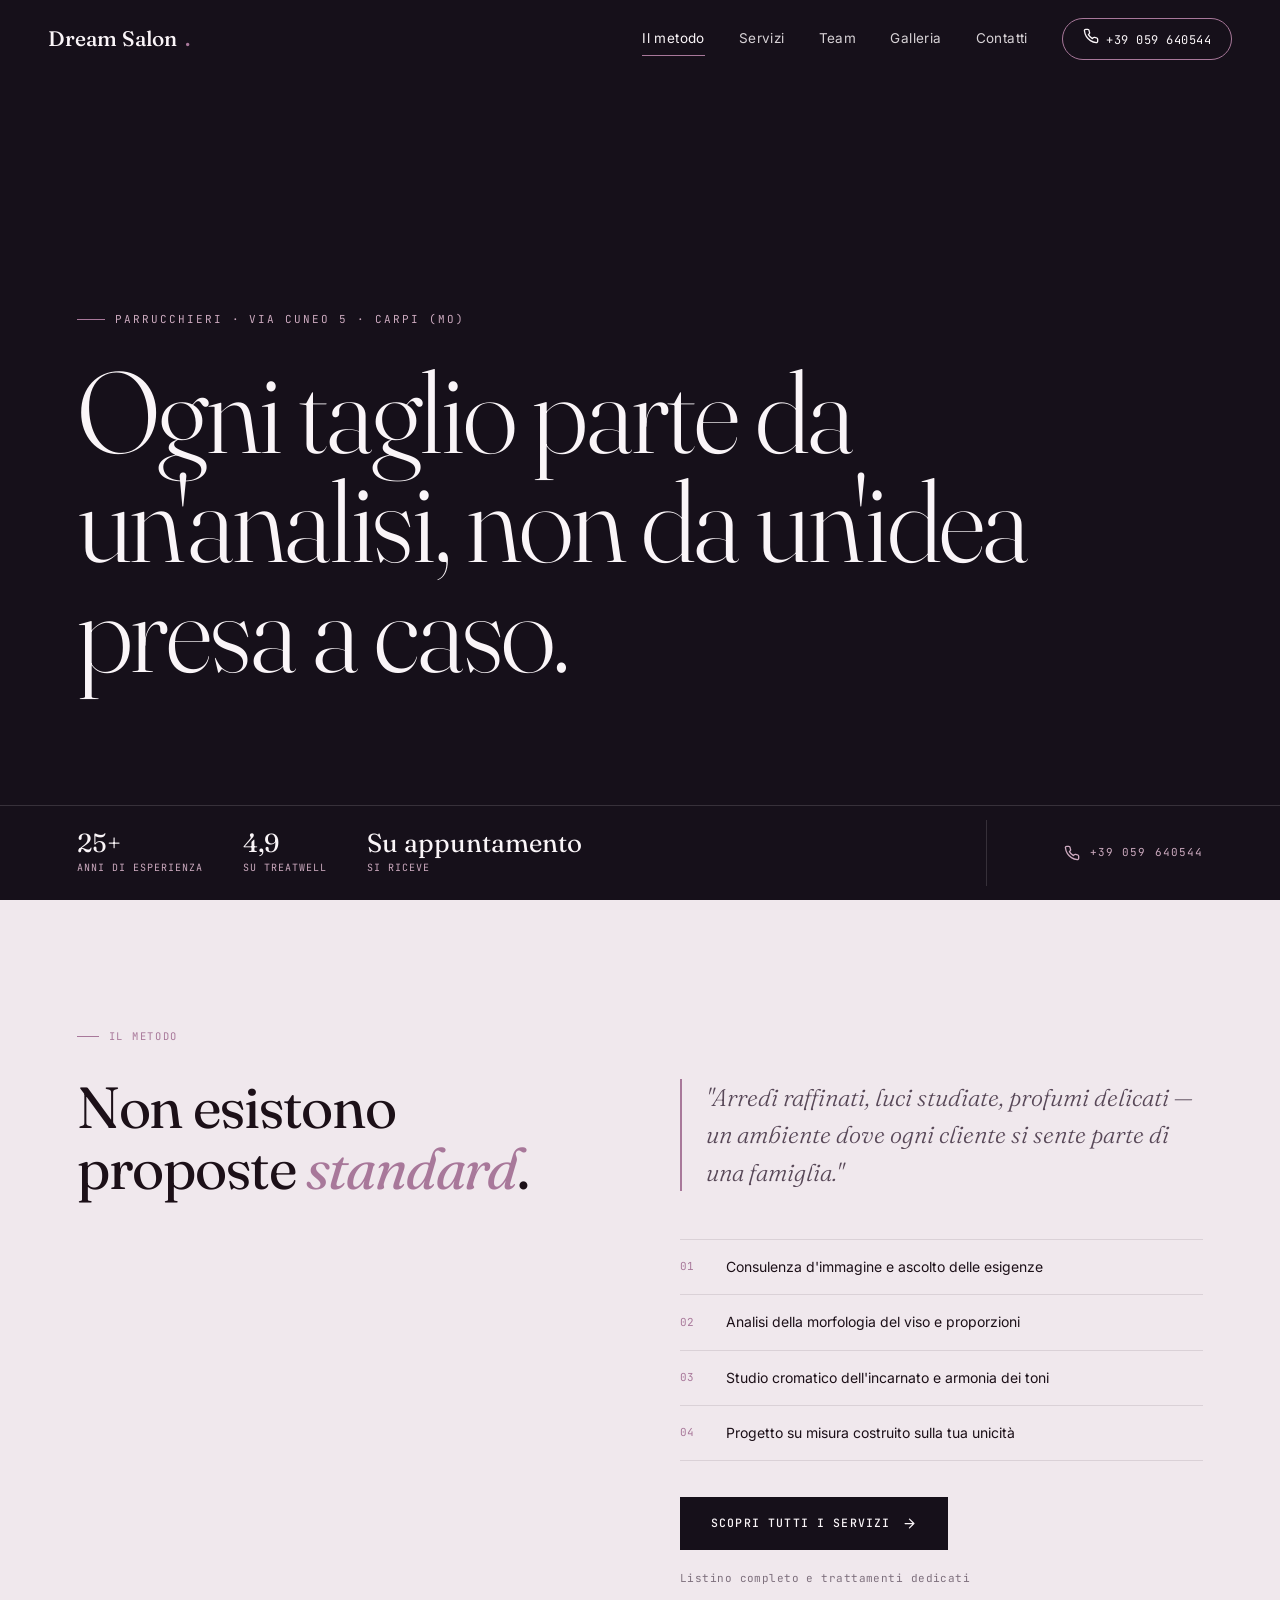
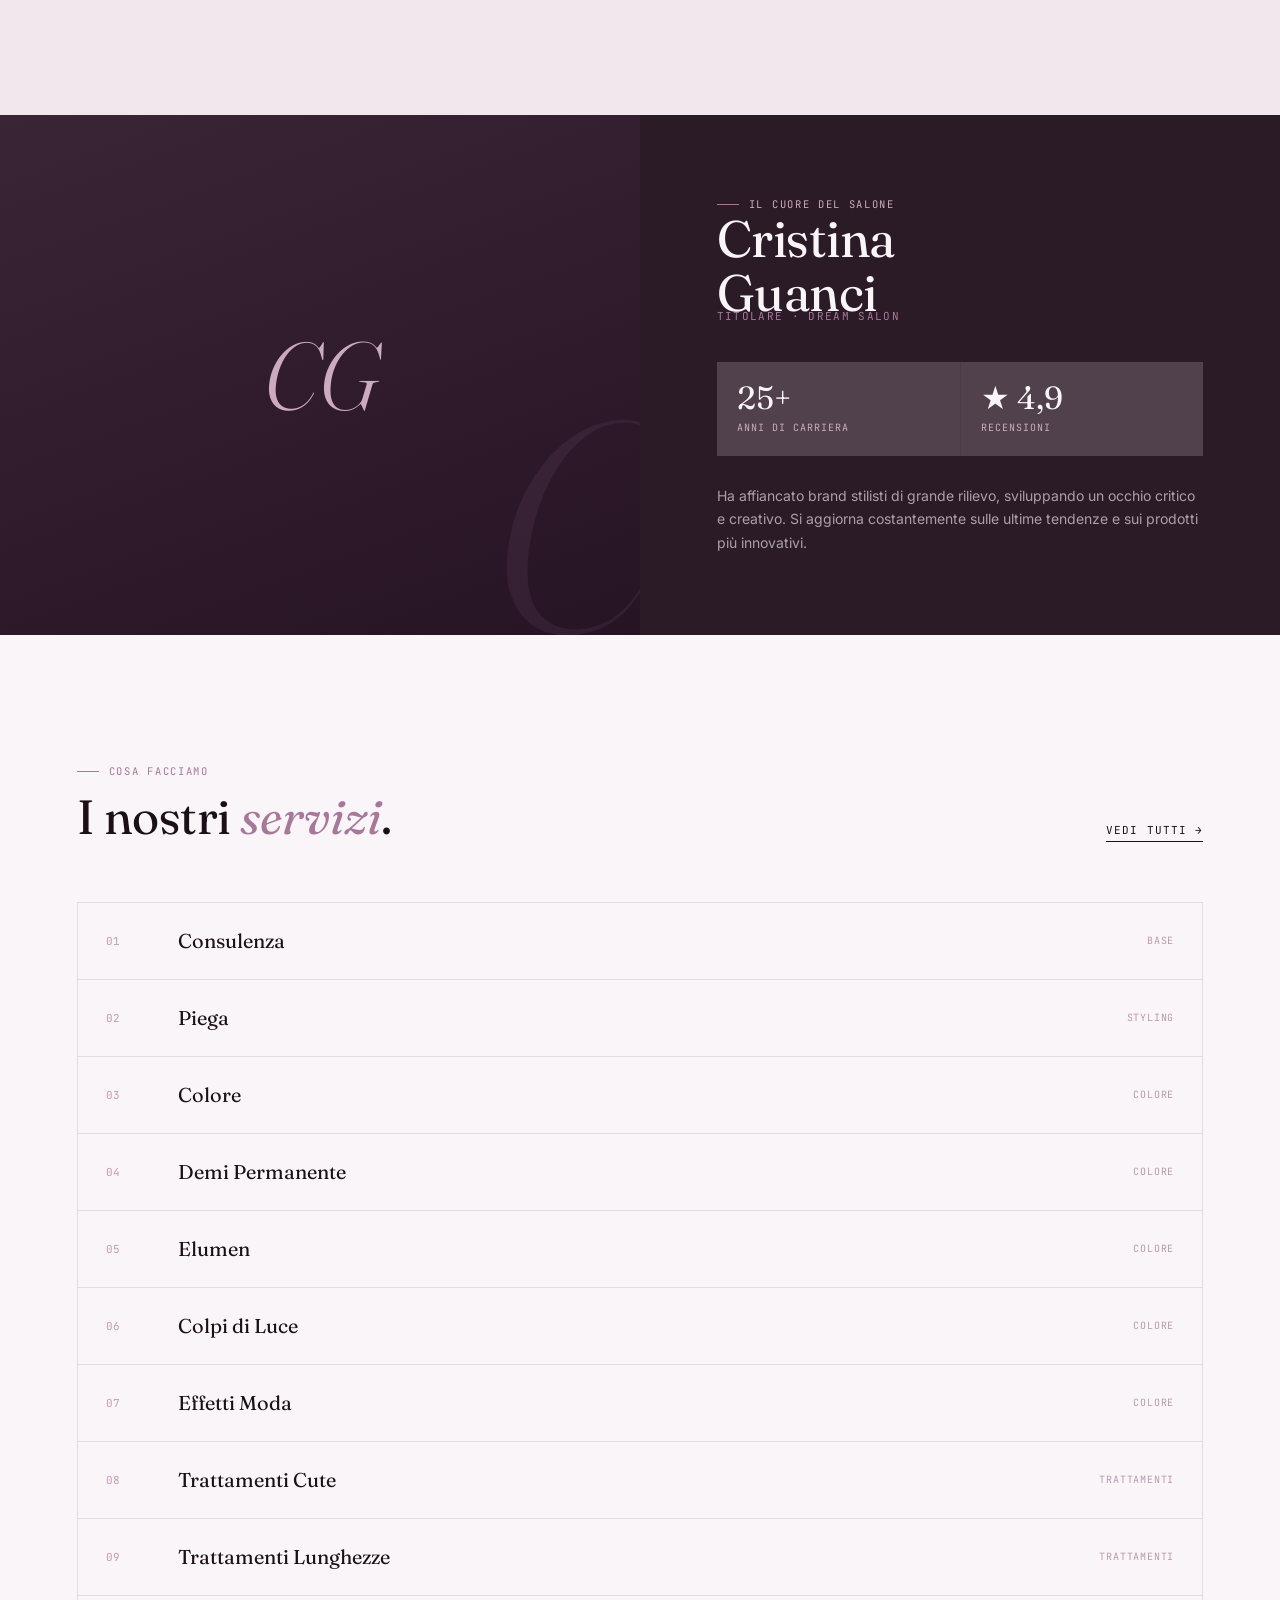
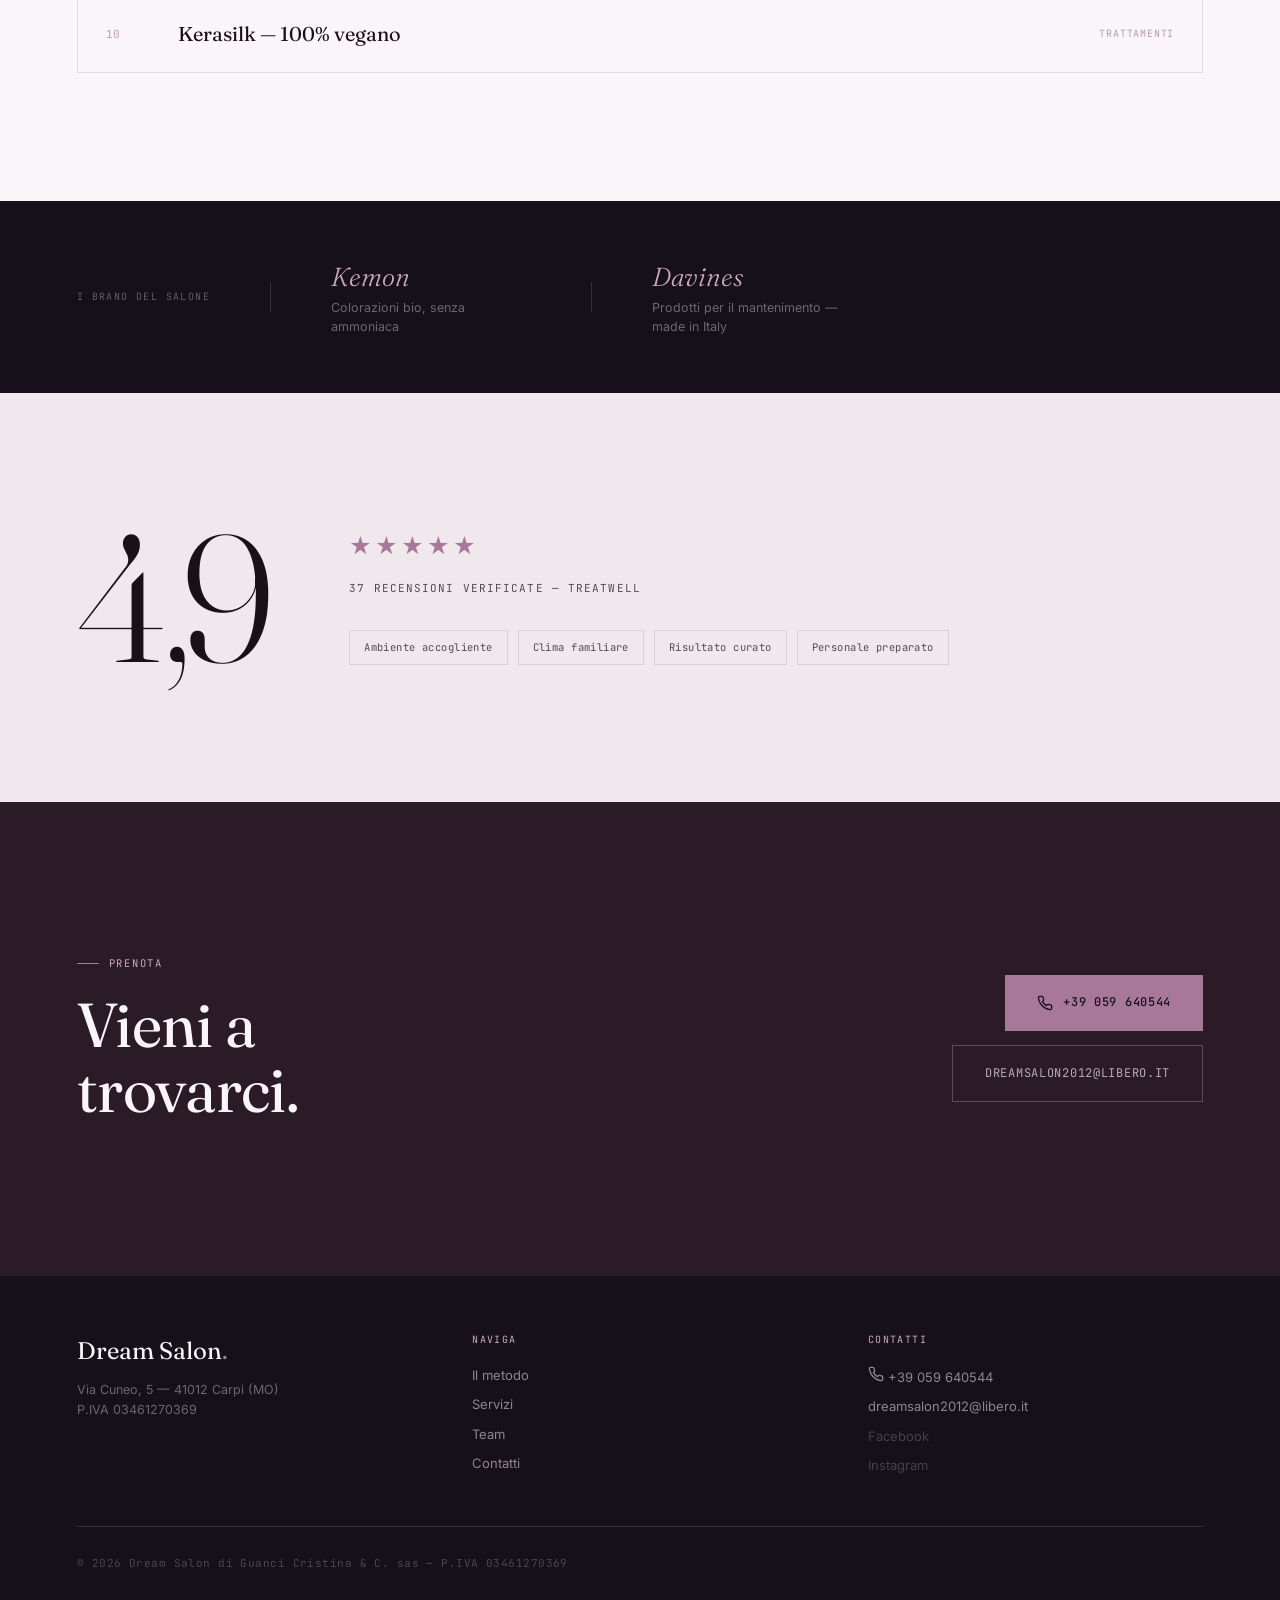
==== commit e12b11c8: "Aggiornamenti sito: galleria.html (nuova pagina), modifiche index/servizi/team/contatti, site.js e d" ====
--- a/index.html
+++ b/index.html
@@ -725,6 +725,7 @@
       <a href="#consulenza">Il metodo</a>
       <a href="servizi.html">Servizi</a>
       <a href="team.html">Team</a>
+      <a href="galleria.html">Galleria</a>
       <a href="contatti.html">Contatti</a>
       <a href="tel:059640544" class="cta-pill" id="navPhone">
         <svg width="14" height="14" viewBox="0 0 24 24" fill="none" stroke="currentColor" stroke-width="2" stroke-linecap="round" stroke-linejoin="round" style="flex-shrink:0;"><path d="M22 16.92v3a2 2 0 0 1-2.18 2 19.79 19.79 0 0 1-8.63-3.07 19.5 19.5 0 0 1-6-6 19.79 19.79 0 0 1-3.07-8.67A2 2 0 0 1 4.11 2h3a2 2 0 0 1 2 1.72c.127.96.362 1.903.7 2.81a2 2 0 0 1-.45 2.11L8.09 9.91a16 16 0 0 0 6 6l1.27-1.27a2 2 0 0 1 2.11-.45c.907.338 1.85.573 2.81.7A2 2 0 0 1 22 16.92z"/></svg>
@@ -845,17 +846,15 @@
   </div>
   <div class="srv-list reveal">
     <div class="srv-row"><span class="srv-row-num">01</span><span class="srv-row-name">Consulenza</span><span class="srv-row-cat">Base</span></div>
-    <div class="srv-row"><span class="srv-row-num">02</span><span class="srv-row-name">Taglio</span><span class="srv-row-cat">Taglio</span></div>
-    <div class="srv-row"><span class="srv-row-num">03</span><span class="srv-row-name">Piega</span><span class="srv-row-cat">Styling</span></div>
-    <div class="srv-row"><span class="srv-row-num">04</span><span class="srv-row-name">Colore</span><span class="srv-row-cat">Colore</span></div>
-    <div class="srv-row"><span class="srv-row-num">05</span><span class="srv-row-name">Demi Permanente</span><span class="srv-row-cat">Colore</span></div>
-    <div class="srv-row"><span class="srv-row-num">06</span><span class="srv-row-name">Elumen</span><span class="srv-row-cat">Colore</span></div>
-    <div class="srv-row"><span class="srv-row-num">07</span><span class="srv-row-name">Colpi di Luce</span><span class="srv-row-cat">Colore</span></div>
-    <div class="srv-row"><span class="srv-row-num">08</span><span class="srv-row-name">Effetti Moda</span><span class="srv-row-cat">Colore</span></div>
-    <div class="srv-row"><span class="srv-row-num">09</span><span class="srv-row-name">Ondulazione</span><span class="srv-row-cat">Styling</span></div>
-    <div class="srv-row"><span class="srv-row-num">10</span><span class="srv-row-name">Trattamenti Cute</span><span class="srv-row-cat">Trattamenti</span></div>
-    <div class="srv-row"><span class="srv-row-num">11</span><span class="srv-row-name">Trattamenti Lunghezze</span><span class="srv-row-cat">Trattamenti</span></div>
-    <div class="srv-row"><span class="srv-row-num">12</span><span class="srv-row-name">Kerasilk — 100% vegano</span><span class="srv-row-cat">Trattamenti</span></div>
+    <div class="srv-row"><span class="srv-row-num">02</span><span class="srv-row-name">Piega</span><span class="srv-row-cat">Styling</span></div>
+    <div class="srv-row"><span class="srv-row-num">03</span><span class="srv-row-name">Colore</span><span class="srv-row-cat">Colore</span></div>
+    <div class="srv-row"><span class="srv-row-num">04</span><span class="srv-row-name">Demi Permanente</span><span class="srv-row-cat">Colore</span></div>
+    <div class="srv-row"><span class="srv-row-num">05</span><span class="srv-row-name">Elumen</span><span class="srv-row-cat">Colore</span></div>
+    <div class="srv-row"><span class="srv-row-num">06</span><span class="srv-row-name">Colpi di Luce</span><span class="srv-row-cat">Colore</span></div>
+    <div class="srv-row"><span class="srv-row-num">07</span><span class="srv-row-name">Effetti Moda</span><span class="srv-row-cat">Colore</span></div>
+    <div class="srv-row"><span class="srv-row-num">08</span><span class="srv-row-name">Trattamenti Cute</span><span class="srv-row-cat">Trattamenti</span></div>
+    <div class="srv-row"><span class="srv-row-num">09</span><span class="srv-row-name">Trattamenti Lunghezze</span><span class="srv-row-cat">Trattamenti</span></div>
+    <div class="srv-row"><span class="srv-row-num">10</span><span class="srv-row-name">Kerasilk — 100% vegano</span><span class="srv-row-cat">Trattamenti</span></div>
   </div>
 </section>
 
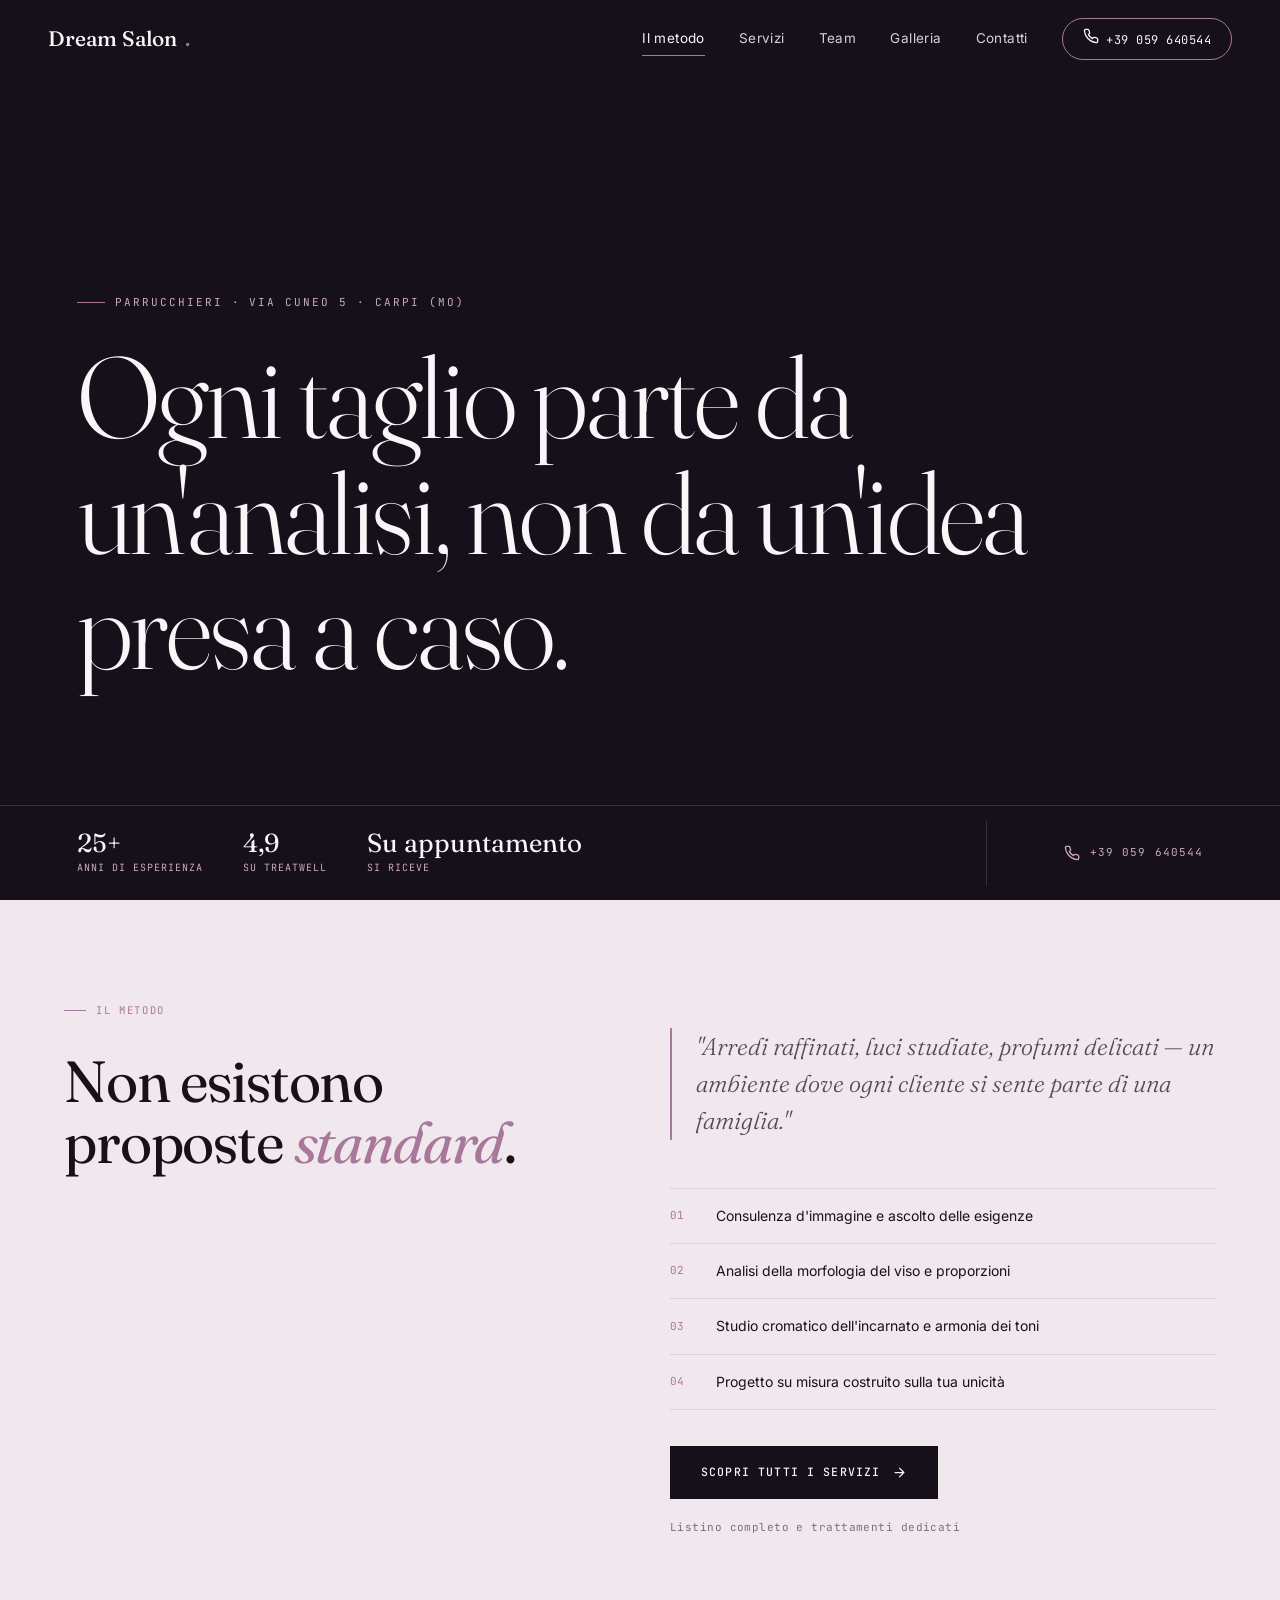
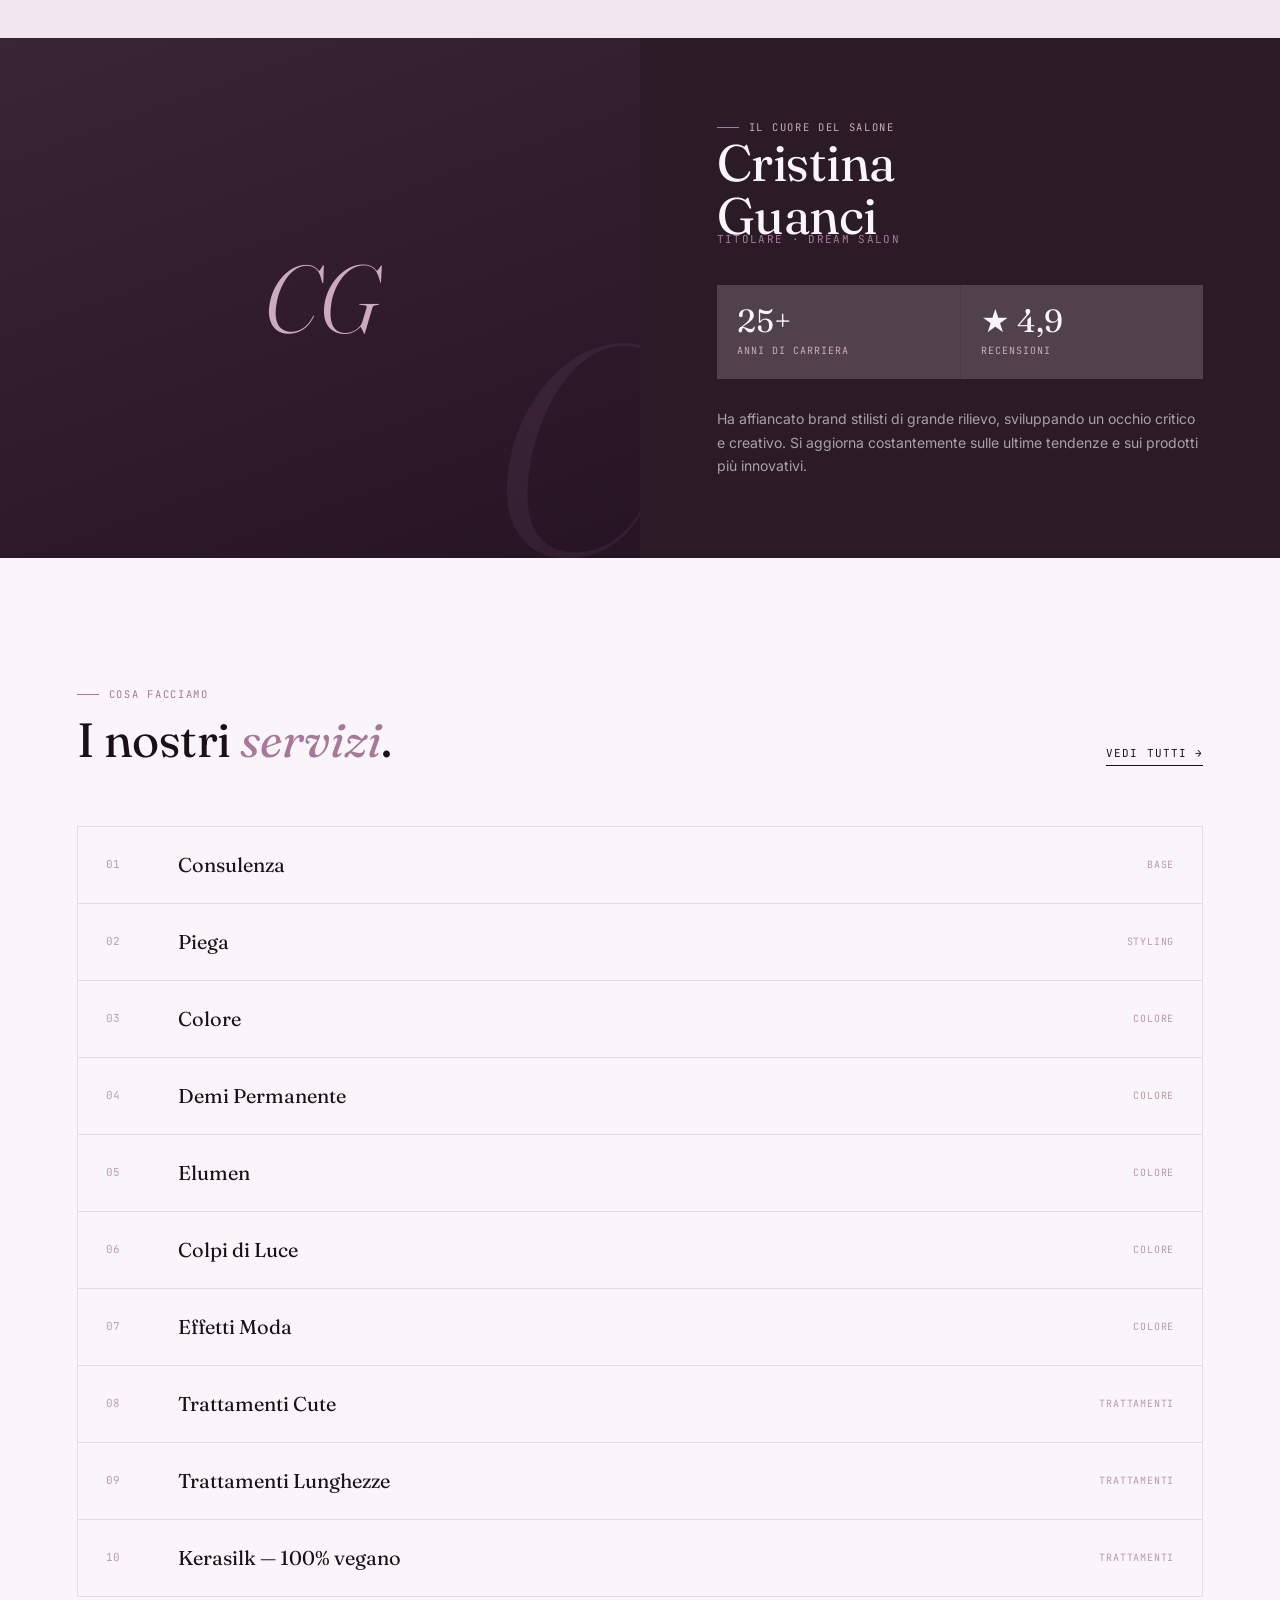
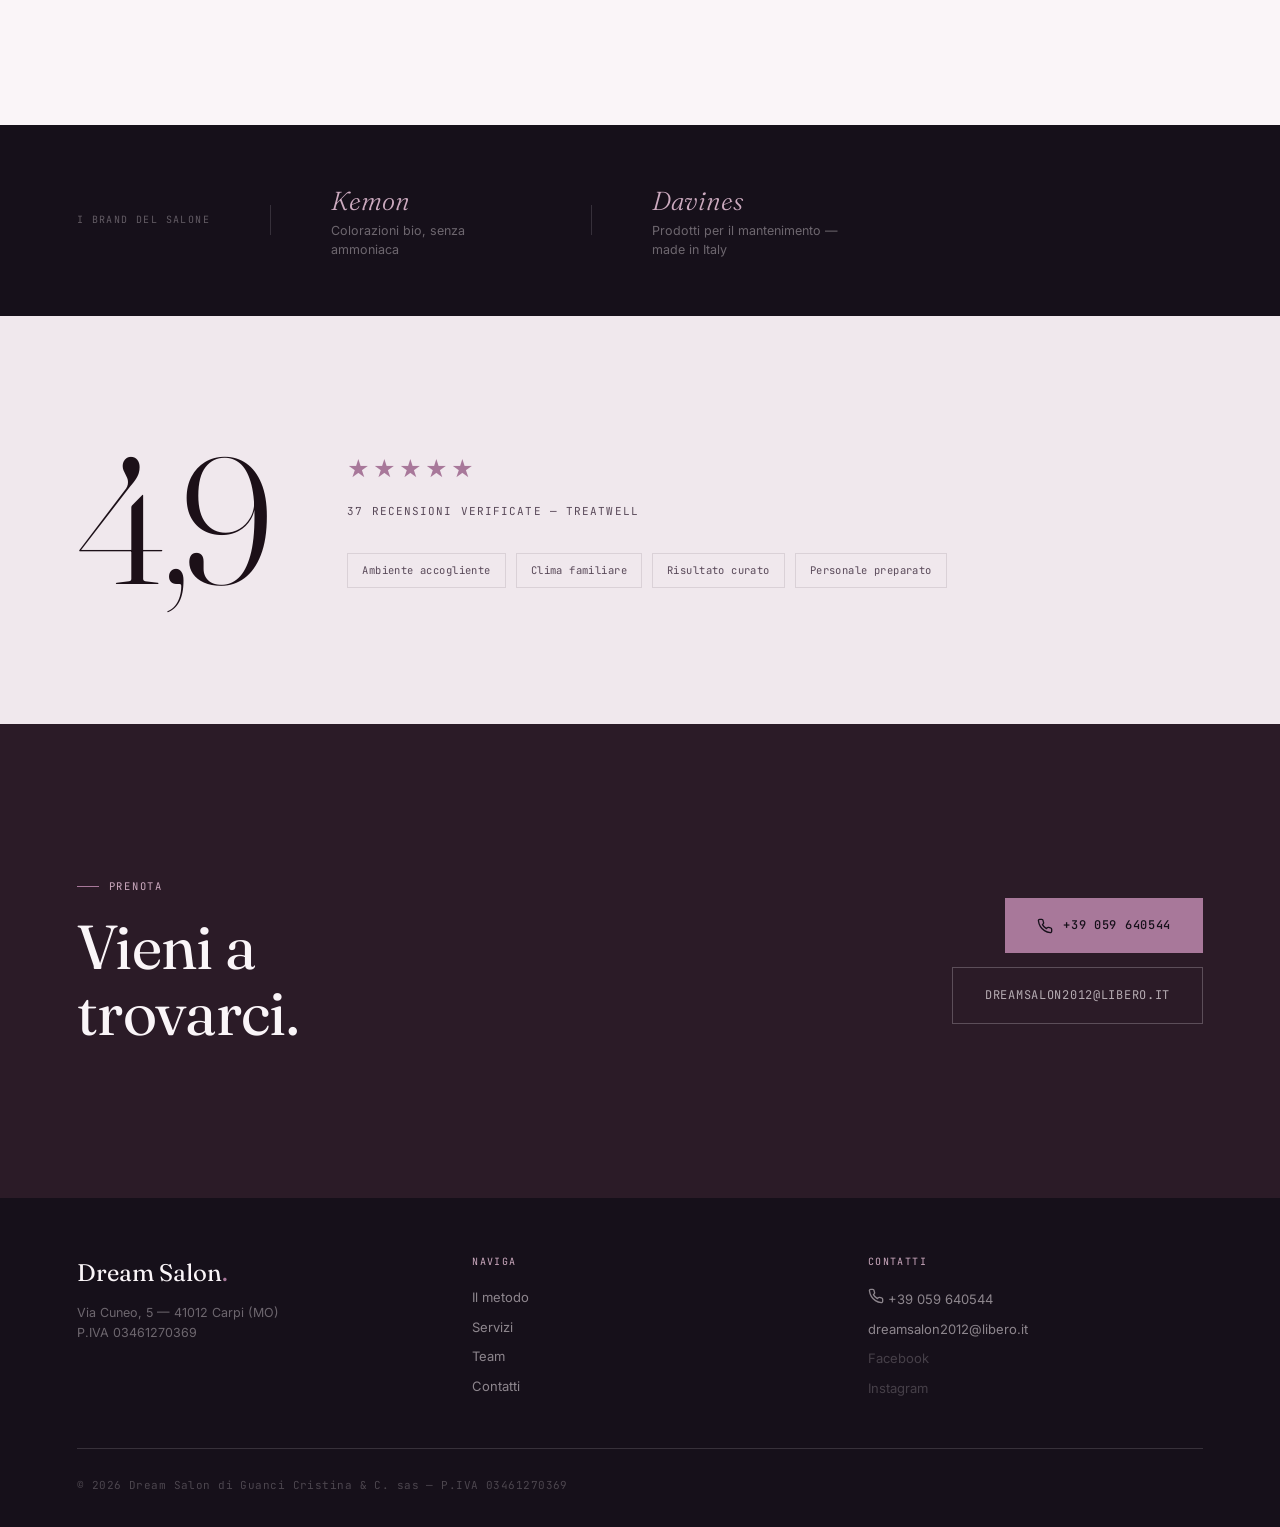
==== commit 26f37076: "Fix: risolte tutte le sovrapposizioni testo su desktop e mobile (hero, manifesto, rating, CTA, brand" ====
--- a/index.html
+++ b/index.html
@@ -83,9 +83,9 @@
 /* Titolo enorme */
 .hero-display {
   font-family: 'Fraunces', serif;
-  font-size: clamp(52px, 9vw, 120px);
+  font-size: clamp(44px, 9vw, 120px);
   font-weight: 300;
-  line-height: 0.95;
+  line-height: 1.0;
   color: var(--paper);
   letter-spacing: -0.02em;
   margin: 0 0 48px;
@@ -153,10 +153,10 @@
 ===================================================== */
 .manifesto {
   background: var(--cream);
-  padding: clamp(80px,10vw,140px) clamp(28px,6vw,80px);
+  padding: clamp(60px,8vw,140px) clamp(24px,5vw,80px);
   display: grid;
   grid-template-columns: 1fr 1fr;
-  gap: 80px;
+  gap: 60px;
   align-items: start;
 }
 .manifesto-left {}
@@ -192,7 +192,7 @@
 }
 
 .manifesto-right {
-  padding-top: clamp(0px, 4vw, 60px);
+  padding-top: clamp(0px, 2vw, 40px);
 }
 .manifesto-quote {
   font-family: 'Fraunces', serif;
@@ -519,7 +519,7 @@
 }
 .rating-big-num {
   font-family: 'Fraunces', serif;
-  font-size: clamp(100px, 16vw, 180px);
+  font-size: clamp(80px, 14vw, 180px);
   font-weight: 300;
   color: var(--ink);
   line-height: 0.85;
@@ -686,28 +686,40 @@
    RESPONSIVE
 ===================================================== */
 @media (max-width: 980px) {
-  .manifesto { grid-template-columns: 1fr; gap: 48px; }
+  .manifesto { grid-template-columns: 1fr; gap: 40px; }
+  .manifesto-right { padding-top: 0; }
   .cristina { grid-template-columns: 1fr; }
   .cristina-visual { min-height: 220px; }
   .rating-section { grid-template-columns: 1fr; gap: 32px; }
-  .cta-final { grid-template-columns: 1fr; }
+  .cta-final { grid-template-columns: 1fr; gap: 40px; }
   .cta-actions { align-items: flex-start; flex-direction: row; flex-wrap: wrap; }
   .footer-grid { grid-template-columns: 1fr 1fr; }
+  .hero-display { font-size: clamp(40px, 7vw, 100px); }
 }
 @media (max-width: 640px) {
   .hero-bar { grid-template-columns: 1fr; }
   .hero-bar-right { border-left: none; border-top: 1px solid var(--line-light); }
-  .hero-bar-left { gap: 24px; }
+  .hero-bar-left { gap: 20px; flex-wrap: wrap; }
+  .hero-display { font-size: clamp(38px, 10vw, 64px); line-height: 1.02; margin: 0 0 32px; }
   .cristina-facts { grid-template-columns: 1fr 1fr; }
   .srv-row { grid-template-columns: 36px 1fr; }
   .srv-row-cat { display: none; }
-  .brand-strip { gap: 28px; }
-  .cta-final { grid-template-columns: 1fr; }
-  .cta-actions { flex-direction: column; }
+  .brand-strip { gap: 20px; padding: 40px clamp(20px,5vw,60px); flex-wrap: wrap; }
+  .brand-name { font-size: 20px; }
+  .brand-desc { font-size: 11.5px; max-width: 160px; }
+  .cta-final { grid-template-columns: 1fr; gap: 28px; padding: clamp(60px,8vw,100px) clamp(20px,5vw,60px); }
+  .cta-actions { flex-direction: column; align-items: stretch; }
+  .btn-cta-primary, .btn-cta-ghost { text-align: center; justify-content: center; }
   .footer-grid { grid-template-columns: 1fr; gap: 36px; }
-  .rating-big-num { font-size: 100px; }
+  .rating-big-num { font-size: clamp(72px, 20vw, 100px); }
+  .rating-section { padding: clamp(56px,8vw,100px) clamp(20px,5vw,60px); }
+  .manifesto { padding: clamp(48px,8vw,80px) clamp(20px,5vw,40px); gap: 32px; }
+  .manifesto-headline { font-size: clamp(30px, 8vw, 44px); }
   .manifesto-cta { flex-direction: column; align-items: flex-start; gap: 14px; }
   .btn-metodo { width: 100%; justify-content: center; }
+  .manifesto-quote { font-size: 16px; margin-bottom: 32px; }
+  .servizi-section { padding: clamp(48px,8vw,80px) clamp(20px,5vw,40px); }
+  .srv-header { margin-bottom: 36px; }
 }
 
 </style>
@@ -737,7 +749,7 @@
 
 <!-- ============ HERO ============ -->
 <section class="hero-new" id="top">
-  <div class="hero-bg"></div>
+  <div class="hero-bg" id="heroBg"></div>
   <div class="hero-content">
     <p class="hero-loc">Parrucchieri · Via Cuneo 5 · Carpi (MO)</p>
     <h1 class="hero-display" id="heroHeadline">
--- a/style.css
+++ b/style.css
@@ -402,8 +402,11 @@
     .nav-toggle span{background:var(--paper) !important;}
     header.site-nav.scrolled .nav-toggle span{background:var(--ink) !important;}
     .hero{padding-top:100px;}
-    .hero-meta{gap:16px;}
-    .header-row{margin-bottom:36px;}
+    .hero-meta{gap:16px;flex-wrap:wrap;}
+    .hero h1{font-size:clamp(32px,9vw,52px);}
+    .hero-sub{font-size:15px;}
+    .header-row{margin-bottom:36px;flex-direction:column;align-items:flex-start;gap:16px;}
+    .header-row .lede{max-width:100%;}
     .services-grid{grid-template-columns:1fr;}
     .expertise-grid{gap:30px;}
     .gallery-grid{grid-template-columns:1fr;grid-template-rows:auto;}
@@ -413,8 +416,12 @@
     .contact-info,.contact-hours{padding:38px 26px;}
     .confirm-box ul{columns:1;}
     .footer-top{flex-direction:column;gap:30px;}
-    .section{padding:76px 0;}
-    .final-cta{padding:90px 0;}
+    .section{padding:64px 0;}
+    .section-tight{padding:48px 0;}
+    .final-cta{padding:80px 0;}
+    .value-grid{gap:36px;}
+    .value-text p{font-size:15px;}
+    .consult-card{padding:28px 20px 24px;}
   }
 
   /* ---------- SKELETON ---------- */
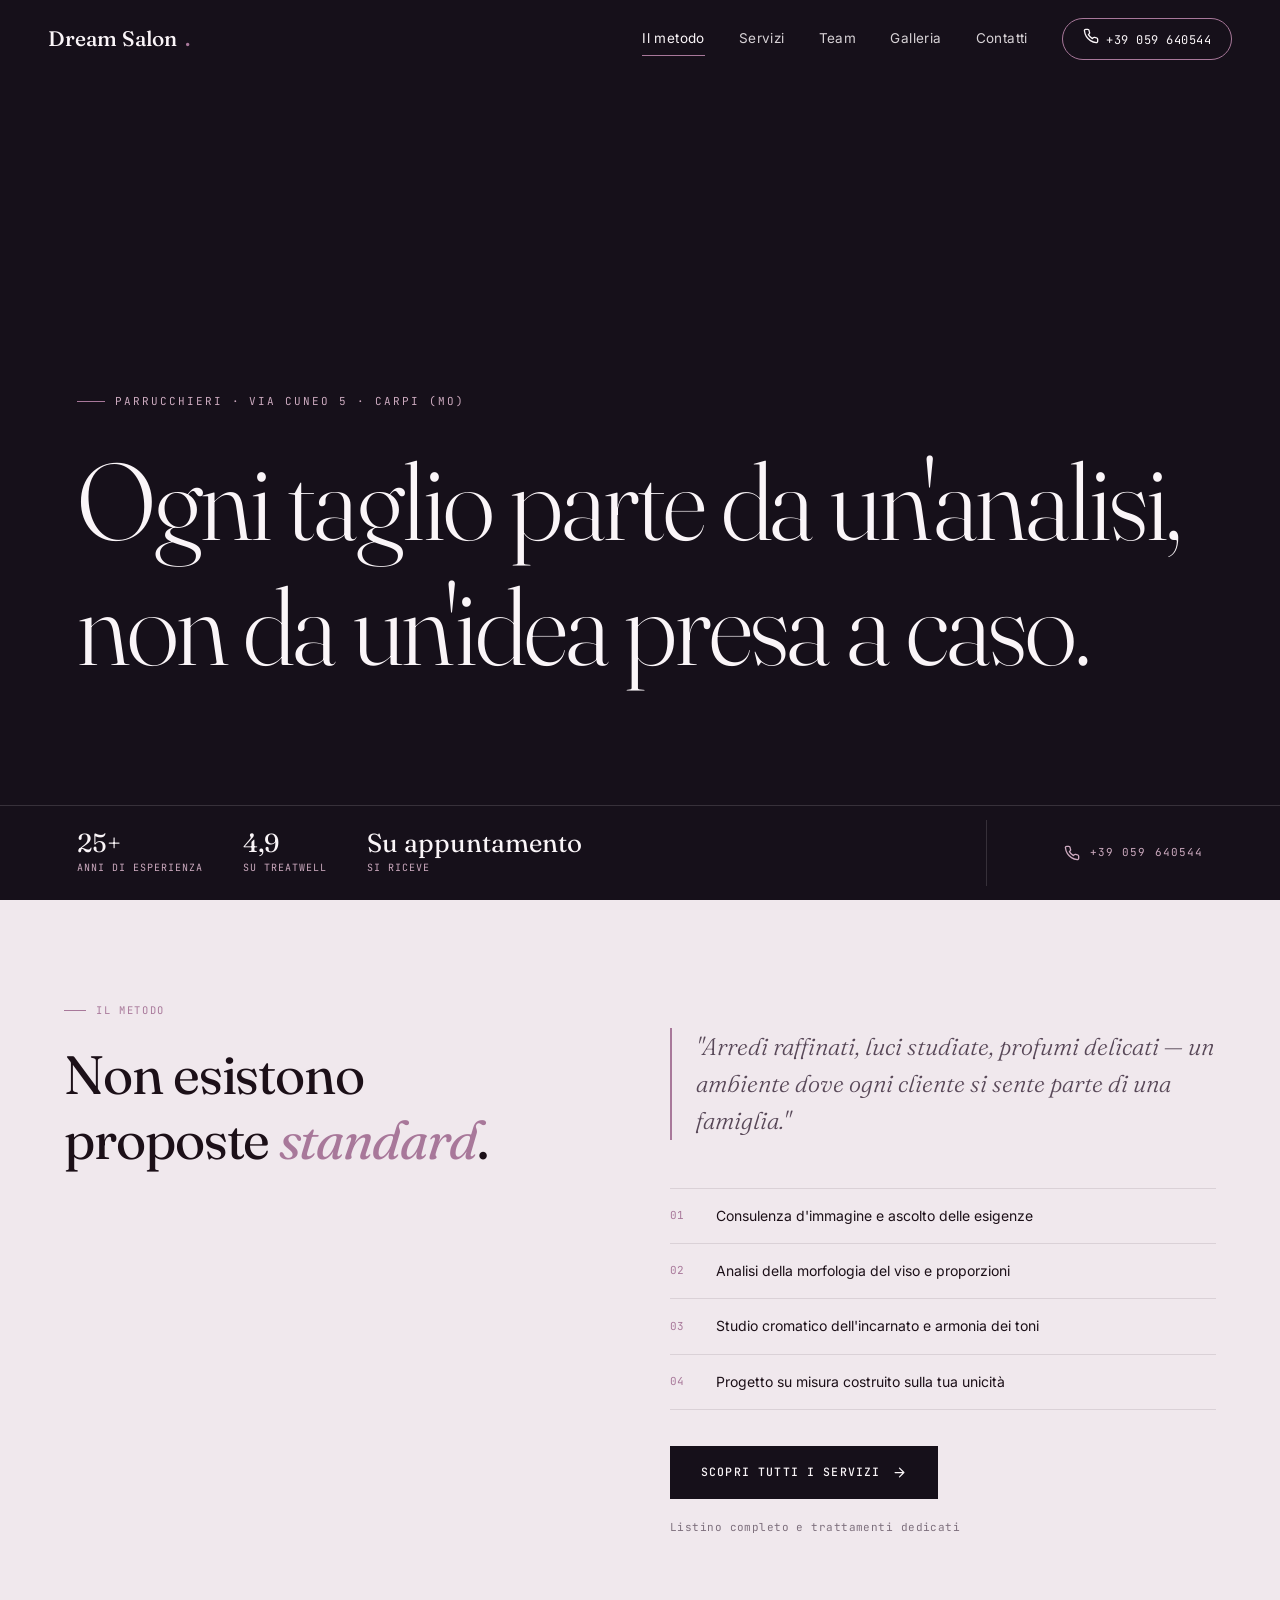
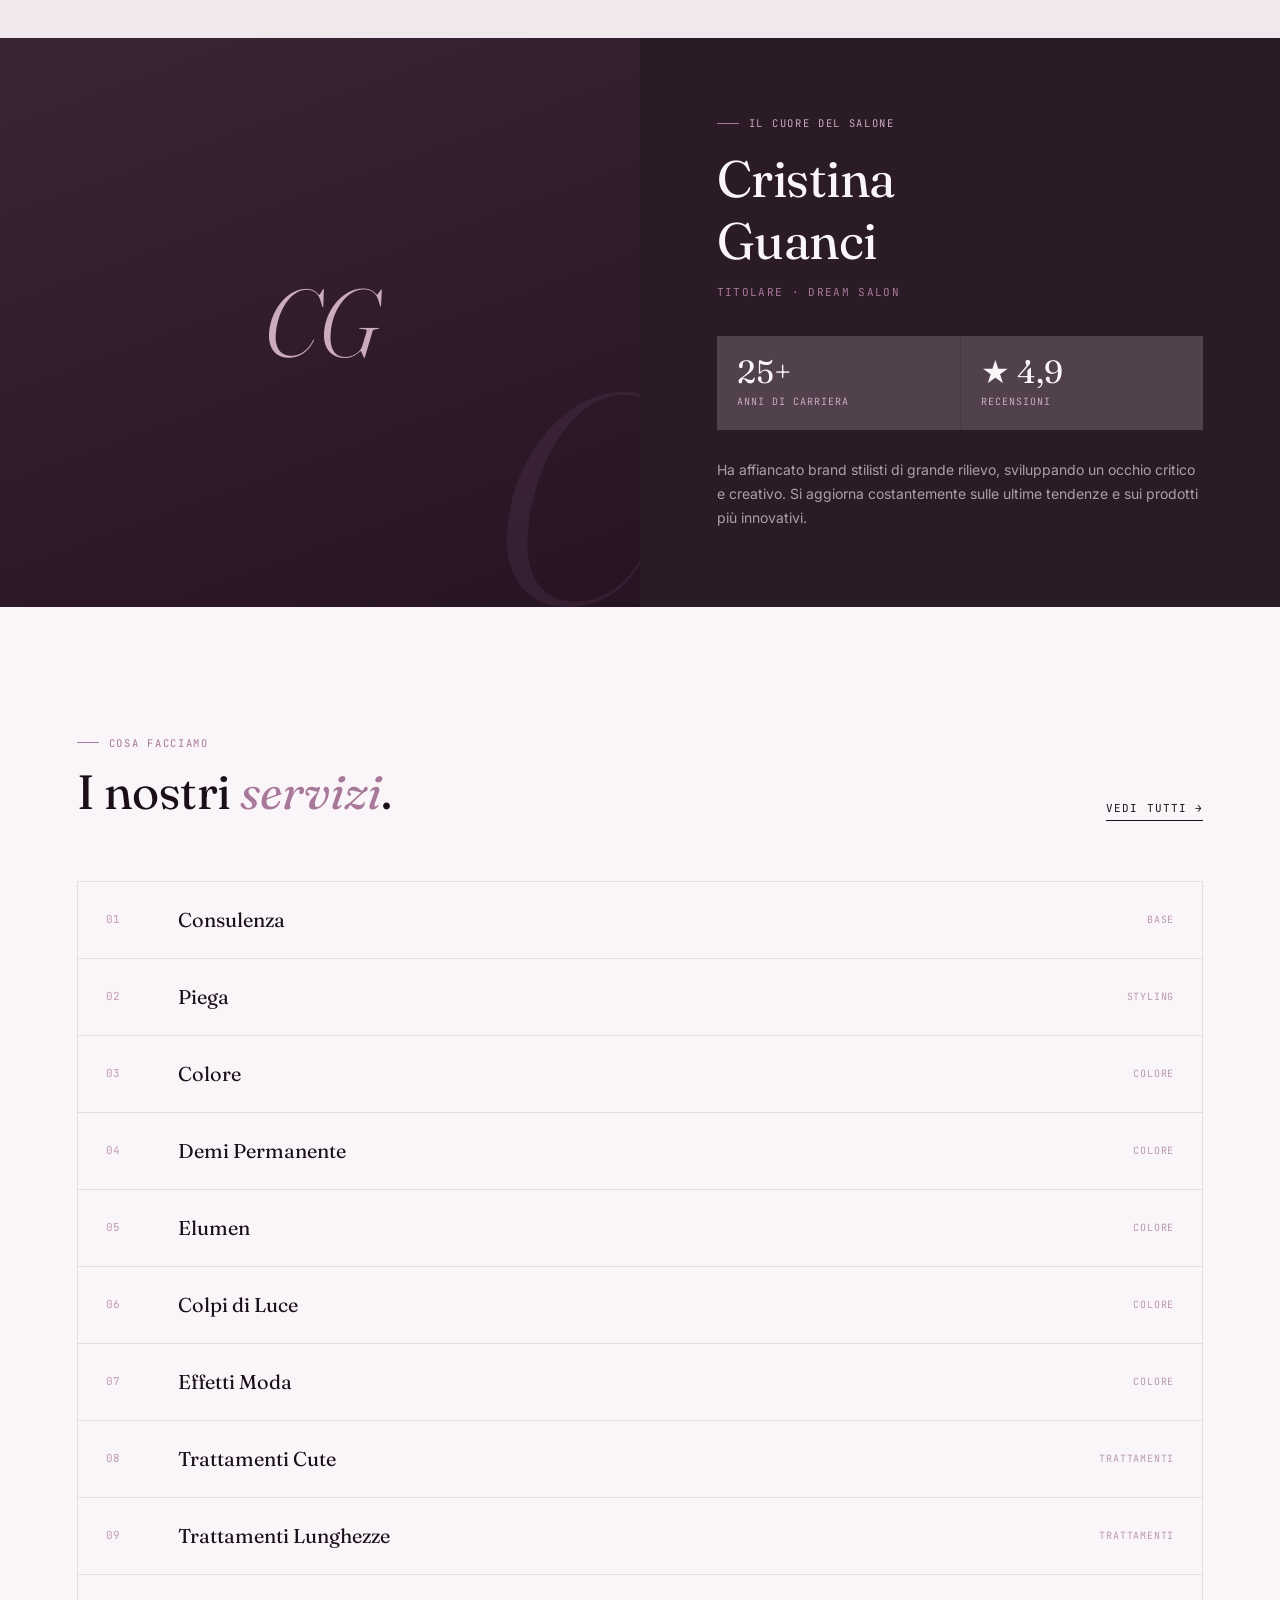
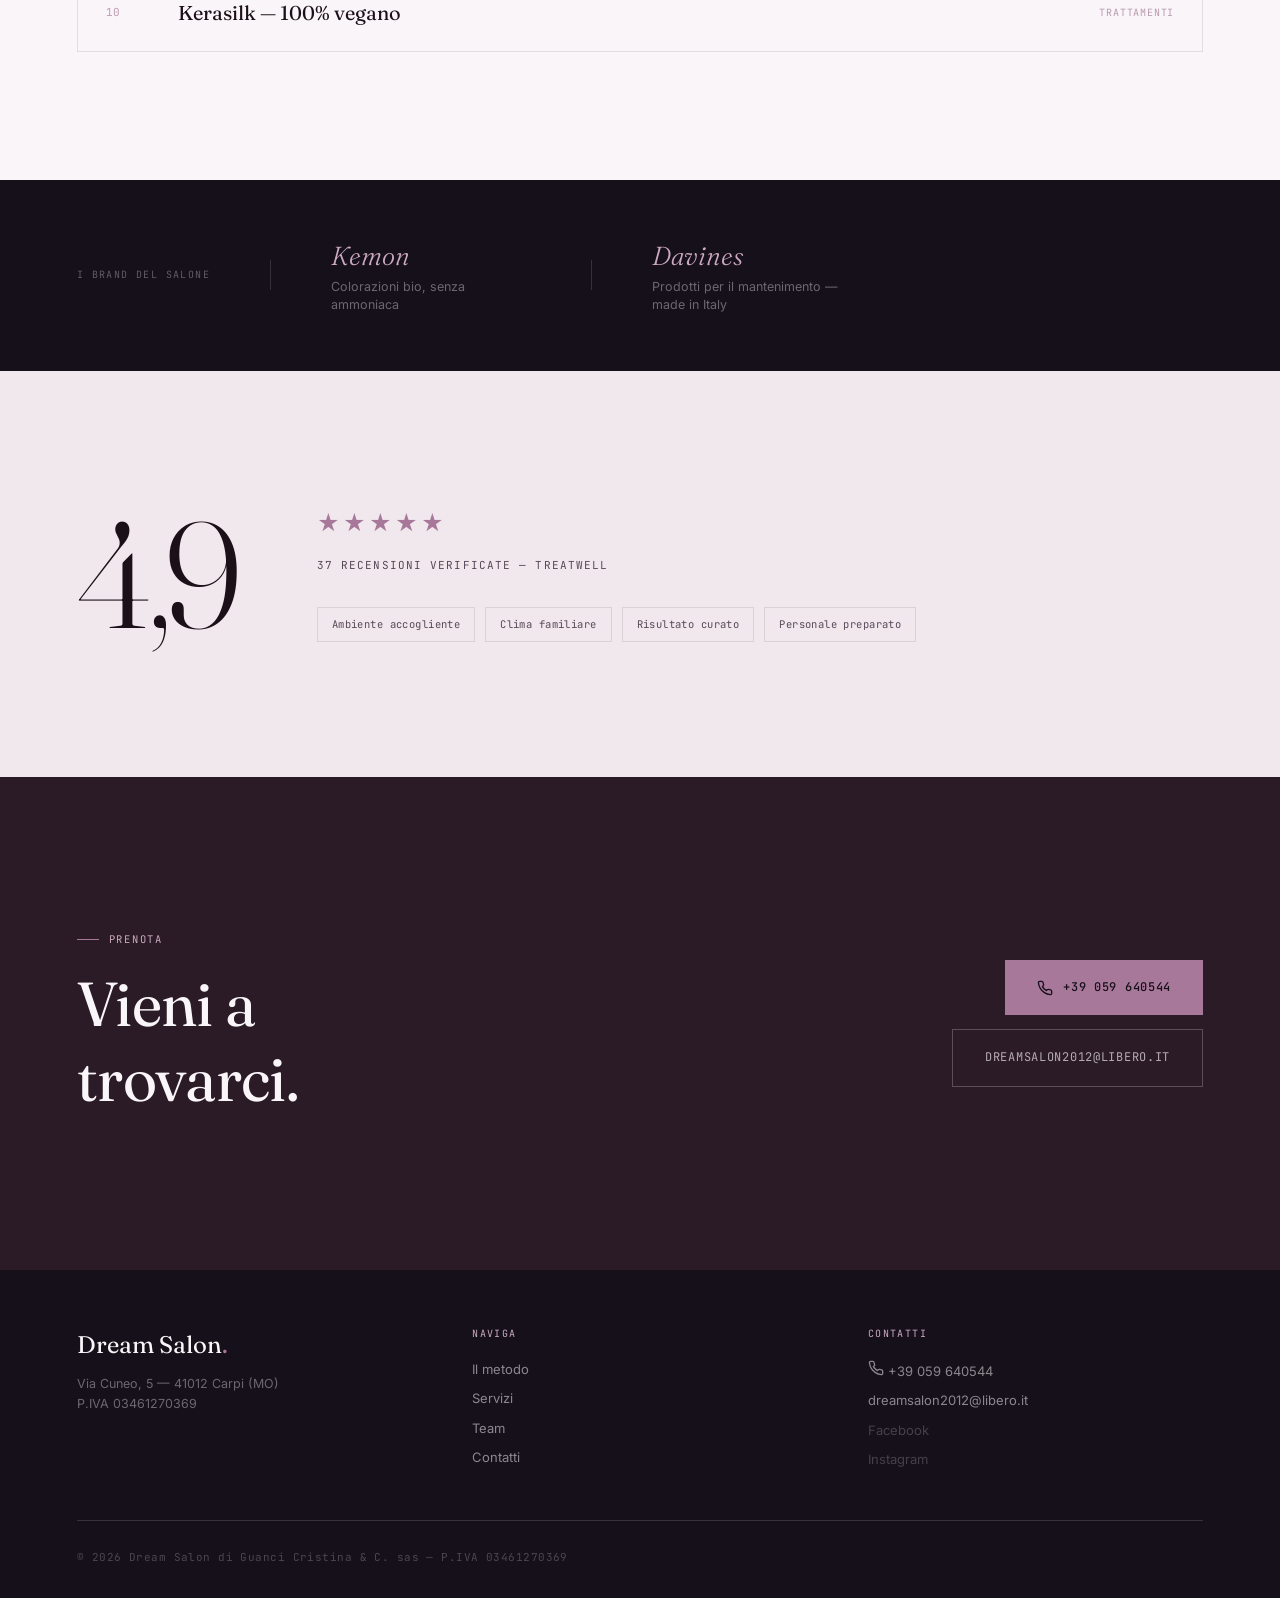
==== commit 836250e3: "Fix: risolta sovrapposizione testi nella sezione Cristina Guanci e aumentato line-height globale di " ====
--- a/index.html
+++ b/index.html
@@ -83,12 +83,12 @@
 /* Titolo enorme */
 .hero-display {
   font-family: 'Fraunces', serif;
-  font-size: clamp(44px, 9vw, 120px);
+  font-size: clamp(42px, 8.5vw, 110px);
   font-weight: 300;
-  line-height: 1.0;
+  line-height: 1.15;
   color: var(--paper);
   letter-spacing: -0.02em;
-  margin: 0 0 48px;
+  margin: 0 0 44px;
 }
 .hero-display em {
   font-style: italic;
@@ -166,7 +166,7 @@
   letter-spacing: 0.16em;
   text-transform: uppercase;
   color: var(--brass);
-  margin-bottom: 32px;
+  margin-bottom: 24px;
   display: flex;
   align-items: center;
   gap: 10px;
@@ -179,9 +179,9 @@
 }
 .manifesto-headline {
   font-family: 'Fraunces', serif;
-  font-size: clamp(36px, 5vw, 58px);
+  font-size: clamp(34px, 4.5vw, 54px);
   font-weight: 400;
-  line-height: 1.05;
+  line-height: 1.2;
   color: var(--ink);
   letter-spacing: -0.02em;
   margin: 0;
@@ -330,15 +330,16 @@
   display: flex;
   align-items: center;
   gap: 10px;
-}
-.cristina-tag::before { content: ""; width: 22px; height: 1px; background: var(--brass); }
+  margin: 0 0 16px 0;
+}
+.cristina-tag::before { content: ""; width: 22px; height: 1px; background: var(--brass); flex-shrink: 0; }
 .cristina-name {
   font-family: 'Fraunces', serif;
   font-size: clamp(32px, 4vw, 52px);
   font-weight: 400;
   color: var(--paper);
-  line-height: 1.05;
-  margin: 0;
+  line-height: 1.2;
+  margin: 0 0 14px 0;
 }
 .cristina-role {
   font-family: 'JetBrains Mono', monospace;
@@ -346,7 +347,8 @@
   letter-spacing: 0.12em;
   text-transform: uppercase;
   color: var(--brass);
-  margin-top: -12px;
+  margin: 0;
+  line-height: 1.4;
 }
 .cristina-facts {
   display: grid;
@@ -413,7 +415,7 @@
   font-weight: 400;
   color: var(--ink);
   margin: 0;
-  line-height: 1.05;
+  line-height: 1.2;
 }
 .srv-title em { font-style: italic; color: var(--brass); }
 .srv-cta-link {
@@ -519,10 +521,10 @@
 }
 .rating-big-num {
   font-family: 'Fraunces', serif;
-  font-size: clamp(80px, 14vw, 180px);
+  font-size: clamp(72px, 12vw, 150px);
   font-weight: 300;
   color: var(--ink);
-  line-height: 0.85;
+  line-height: 1.0;
   letter-spacing: -0.04em;
 }
 .rating-right {}
@@ -583,7 +585,7 @@
   font-size: clamp(32px, 5vw, 62px);
   font-weight: 400;
   color: var(--paper);
-  line-height: 1.05;
+  line-height: 1.2;
   margin: 0;
 }
 .cta-headline em { font-style: italic; color: var(--brass-light); }
@@ -694,27 +696,31 @@
   .cta-final { grid-template-columns: 1fr; gap: 40px; }
   .cta-actions { align-items: flex-start; flex-direction: row; flex-wrap: wrap; }
   .footer-grid { grid-template-columns: 1fr 1fr; }
-  .hero-display { font-size: clamp(40px, 7vw, 100px); }
+  .hero-display { font-size: clamp(38px, 7.5vw, 84px); line-height: 1.15; }
 }
 @media (max-width: 640px) {
   .hero-bar { grid-template-columns: 1fr; }
   .hero-bar-right { border-left: none; border-top: 1px solid var(--line-light); }
   .hero-bar-left { gap: 20px; flex-wrap: wrap; }
-  .hero-display { font-size: clamp(38px, 10vw, 64px); line-height: 1.02; margin: 0 0 32px; }
+  .hero-display { font-size: clamp(32px, 8.5vw, 52px); line-height: 1.15; margin: 0 0 28px; }
+  .cristina-text { padding: clamp(36px, 7vw, 56px) clamp(20px, 5vw, 36px); gap: 22px; }
+  .cristina-name { font-size: clamp(28px, 8vw, 42px); line-height: 1.2; margin: 0 0 12px 0; }
+  .cristina-tag { margin-bottom: 12px; }
   .cristina-facts { grid-template-columns: 1fr 1fr; }
   .srv-row { grid-template-columns: 36px 1fr; }
   .srv-row-cat { display: none; }
-  .brand-strip { gap: 20px; padding: 40px clamp(20px,5vw,60px); flex-wrap: wrap; }
+  .brand-strip { gap: 16px; padding: 36px clamp(20px,5vw,40px); flex-direction: column; align-items: flex-start; }
+  .brand-divider { display: none; }
   .brand-name { font-size: 20px; }
-  .brand-desc { font-size: 11.5px; max-width: 160px; }
+  .brand-desc { font-size: 11.5px; max-width: 100%; }
   .cta-final { grid-template-columns: 1fr; gap: 28px; padding: clamp(60px,8vw,100px) clamp(20px,5vw,60px); }
   .cta-actions { flex-direction: column; align-items: stretch; }
   .btn-cta-primary, .btn-cta-ghost { text-align: center; justify-content: center; }
   .footer-grid { grid-template-columns: 1fr; gap: 36px; }
-  .rating-big-num { font-size: clamp(72px, 20vw, 100px); }
+  .rating-big-num { font-size: clamp(64px, 18vw, 92px); line-height: 1.0; }
   .rating-section { padding: clamp(56px,8vw,100px) clamp(20px,5vw,60px); }
   .manifesto { padding: clamp(48px,8vw,80px) clamp(20px,5vw,40px); gap: 32px; }
-  .manifesto-headline { font-size: clamp(30px, 8vw, 44px); }
+  .manifesto-headline { font-size: clamp(28px, 7.5vw, 40px); line-height: 1.2; }
   .manifesto-cta { flex-direction: column; align-items: flex-start; gap: 14px; }
   .btn-metodo { width: 100%; justify-content: center; }
   .manifesto-quote { font-size: 16px; margin-bottom: 32px; }
--- a/style.css
+++ b/style.css
@@ -30,7 +30,7 @@
   h1,h2,h3,h4{
     font-family:'Fraunces',serif;
     font-weight:500;
-    line-height:1.08;
+    line-height:1.2;
     margin:0;
     letter-spacing:-0.01em;
   }
@@ -240,6 +240,7 @@
   .packages{margin-top:1px;display:grid;grid-template-columns:1fr 1fr;gap:1px;background:var(--line);border:1px solid var(--line);border-top:none;}
   .package-card{background:var(--forest);color:var(--cream);padding:30px;}
   .package-card .eyebrow{color:var(--brass-light);margin-bottom:12px;}
+  .package-card h3{margin-bottom:10px;line-height:1.25;}
   .package-card p{font-size:14.5px;line-height:1.6;color:rgba(240,232,237,0.85);}
   .package-card .dur{font-family:'JetBrains Mono',monospace;font-size:12px;color:var(--brass-light);margin-top:14px;display:block;}
 
@@ -288,15 +289,15 @@
   }
   .avatar span{font-family:'Fraunces',serif;font-size:64px;color:var(--brass-light);font-style:italic;}
   .avatar::after{content:"";position:absolute;inset:0;border:1px solid rgba(240,232,237,0.15);}
-  .team-card h3{font-size:21px;margin-bottom:4px;}
-  .team-card .role{font-family:'JetBrains Mono',monospace;font-size:11px;color:var(--brass);text-transform:uppercase;letter-spacing:.06em;}
+  .team-card h3{font-size:21px;margin-bottom:6px;line-height:1.2;}
+  .team-card .role{display:block;font-family:'JetBrains Mono',monospace;font-size:11px;color:var(--brass);text-transform:uppercase;letter-spacing:.06em;margin-top:2px;}
   .team-card p.bio{font-size:13.5px;color:var(--ink-soft);margin-top:12px;line-height:1.6;}
   .tbc{font-size:11px;color:var(--sage);font-family:'JetBrains Mono',monospace;margin-top:8px;display:inline-block;}
 
   /* ---------- SOCIAL PROOF ---------- */
   .proof-wrap{display:grid;grid-template-columns:0.85fr 1.15fr;gap:70px;align-items:center;}
   .rating-big{display:flex;align-items:flex-end;gap:18px;}
-  .rating-big .num{font-family:'Fraunces',serif;font-size:96px;line-height:.85;font-weight:500;}
+  .rating-big .num{font-family:'Fraunces',serif;font-size:96px;line-height:1.0;font-weight:500;}
   .rating-big .stars{color:var(--brass);font-size:20px;letter-spacing:3px;margin-bottom:10px;}
   .rating-big .count{font-size:13.5px;color:var(--ink-soft);margin-bottom:14px;}
   .rating-source{font-family:'JetBrains Mono',monospace;font-size:11px;color:var(--sage);letter-spacing:.06em;text-transform:uppercase;margin-top:18px;}
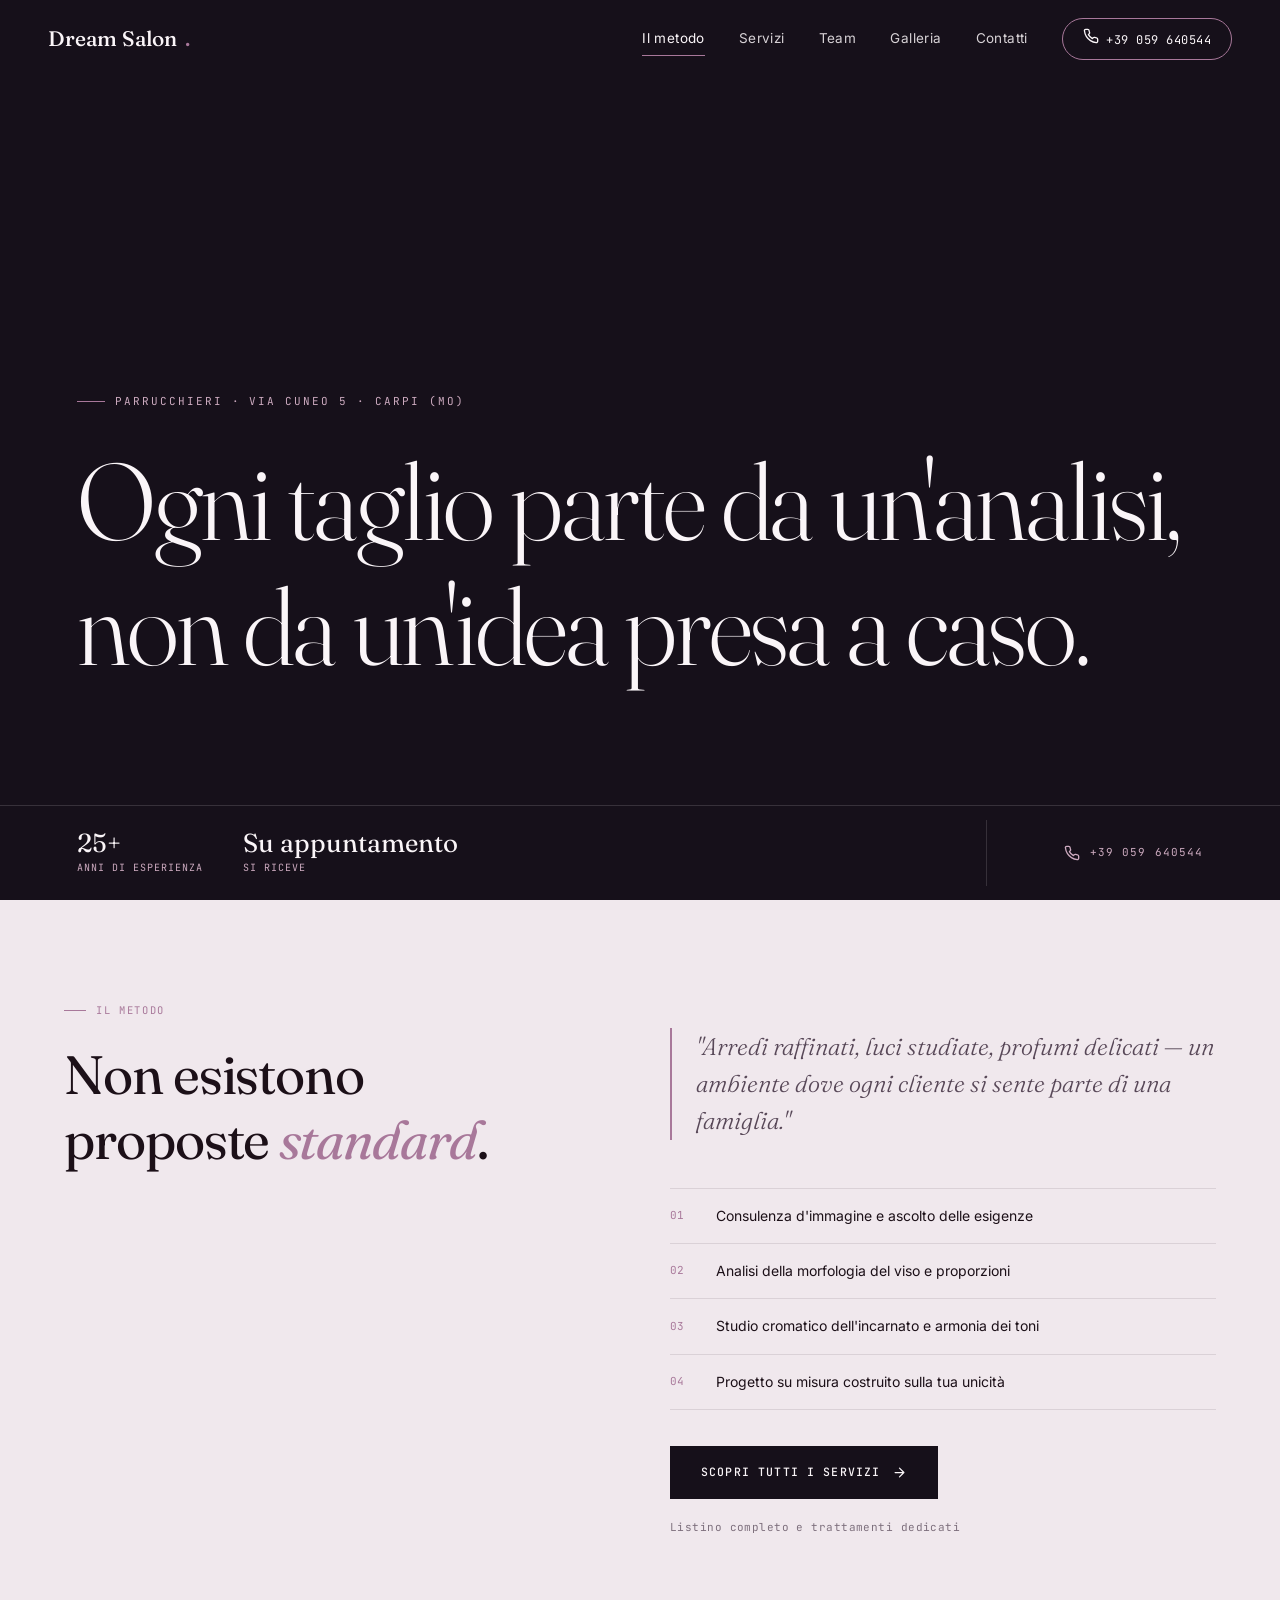
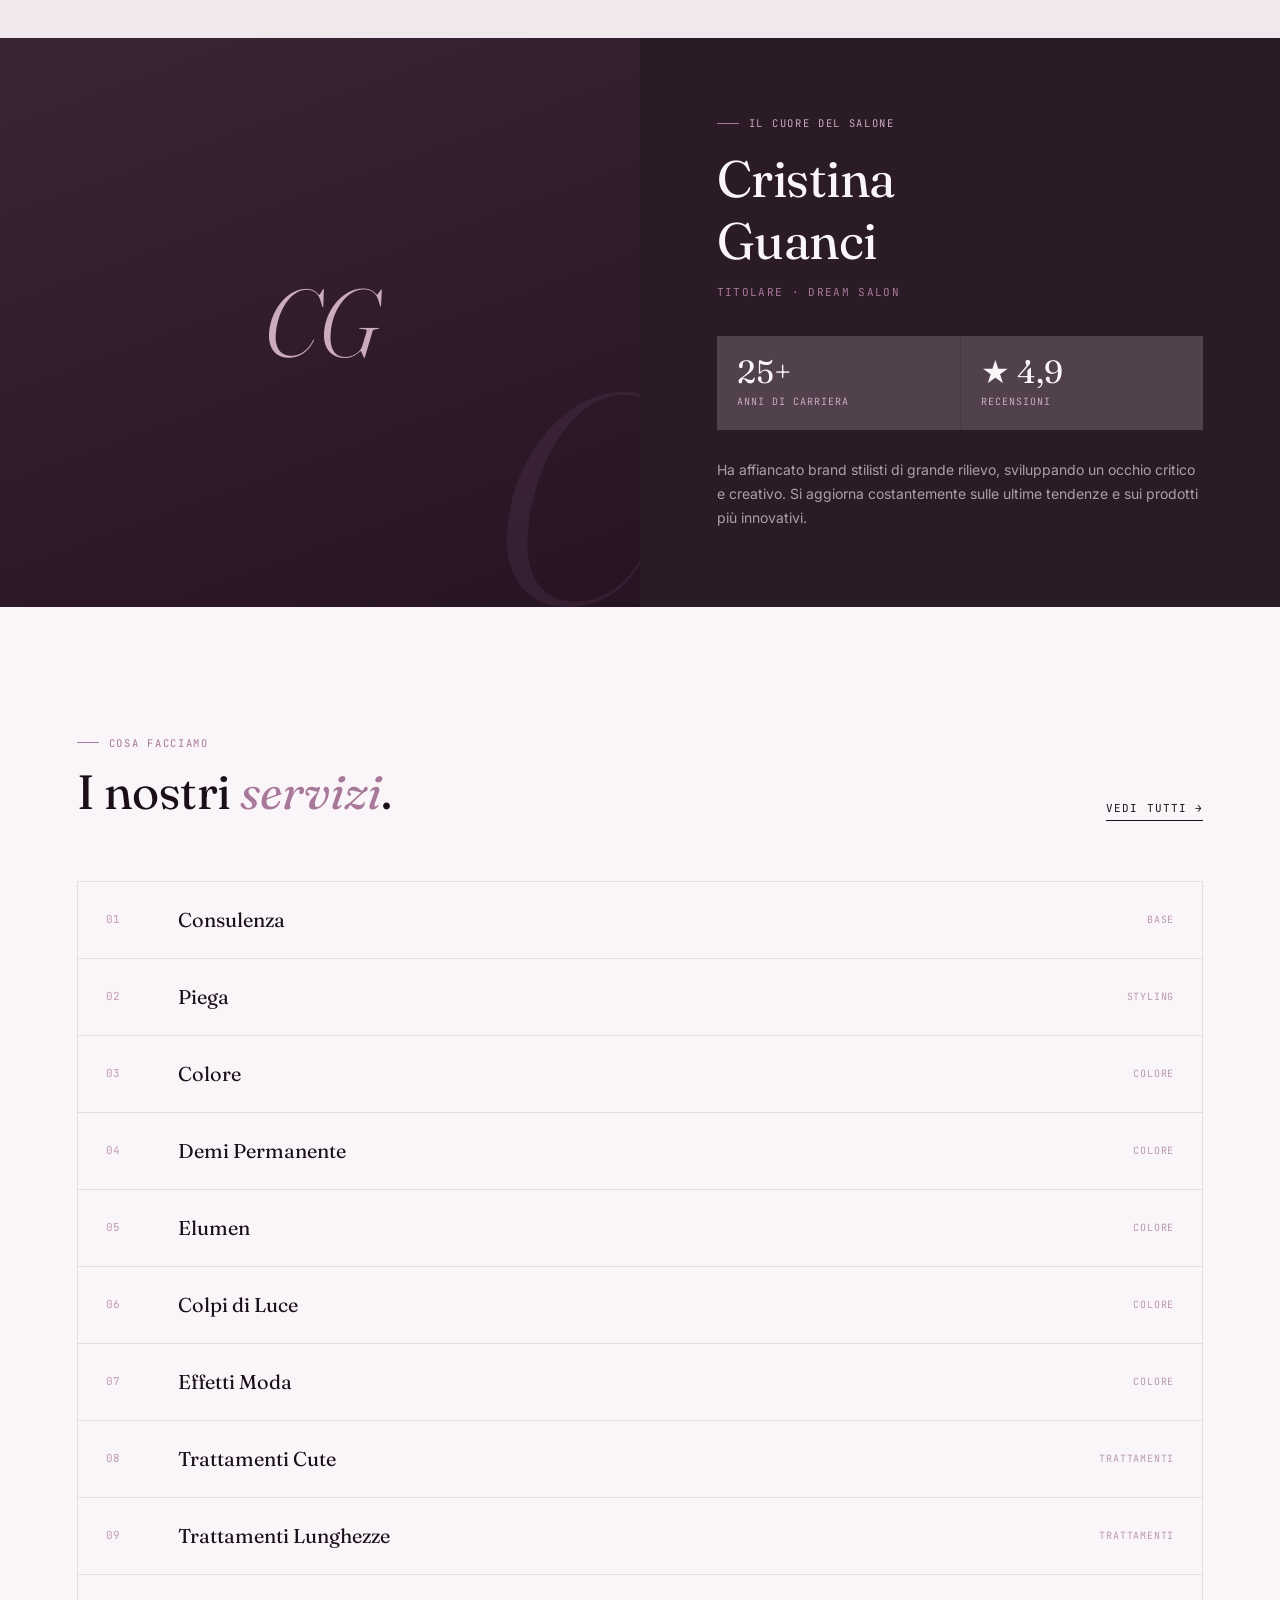
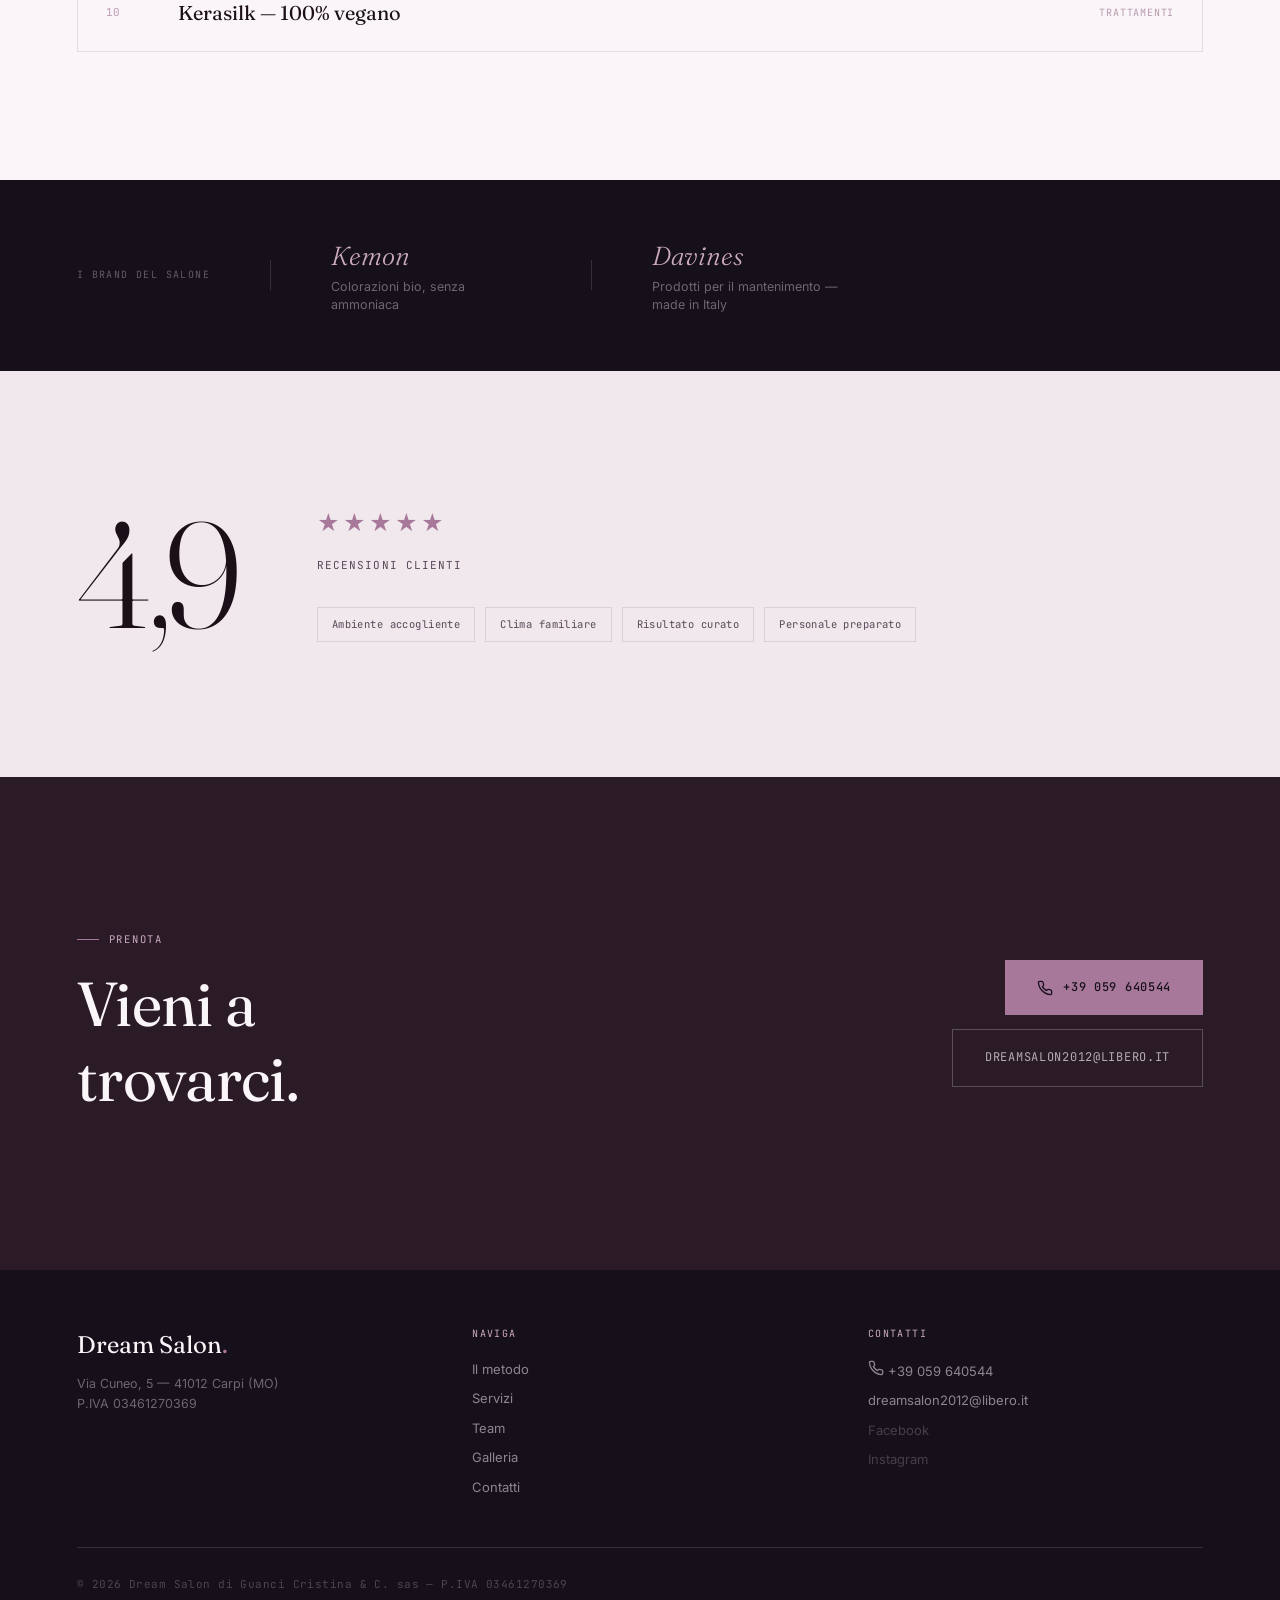
==== commit 74f9b55c: "Fix: rimozione riferimenti Treatwell, gestione dinamica foto inner hero, allineamento footer e dati " ====
--- a/index.html
+++ b/index.html
@@ -44,10 +44,11 @@
 }
 
 /* Immagine sfondo con overlay */
+/* FOTO DA SOSTITUIRE: inserire qui l'URL della fotografia originale fornita dalla cliente */
 .hero-bg {
   position: absolute;
   inset: 0;
-  background: url('https://cdn1.treatwell.net/images/view/v2.i7363698.w1080.h720.x340E8D03/') center/cover no-repeat;
+  /* background: url('INSERIRE_URL_FOTO_ORIGINALE') center/cover no-repeat; */
   opacity: 0.22;
 }
 
@@ -768,10 +769,7 @@
         <strong>25+</strong>
         <span>anni di esperienza</span>
       </div>
-      <div class="hero-stat">
-        <strong>4,9</strong>
-        <span>su Treatwell</span>
-      </div>
+
       <div class="hero-stat">
         <strong>Su appuntamento</strong>
         <span>Si riceve</span>
@@ -896,7 +894,7 @@
   <div class="rating-big-num reveal">4,9</div>
   <div class="reveal">
     <div class="rating-stars">★★★★★</div>
-    <div class="rating-label">37 recensioni verificate — Treatwell</div>
+    <div class="rating-label">Recensioni clienti</div>
     <div class="rating-tags">
       <span class="rating-tag">Ambiente accogliente</span>
       <span class="rating-tag">Clima familiare</span>
@@ -934,6 +932,7 @@
       <a href="#consulenza">Il metodo</a>
       <a href="servizi.html">Servizi</a>
       <a href="team.html">Team</a>
+      <a href="galleria.html">Galleria</a>
       <a href="contatti.html">Contatti</a>
     </div>
     <div class="footer-col">
--- a/style.css
+++ b/style.css
@@ -116,7 +116,9 @@
     display:flex;
     align-items:flex-end;
     position:relative;
-    background:linear-gradient(180deg, rgba(22,16,26,0.35) 0%, rgba(22,16,26,0.55) 55%, rgba(22,16,26,0.92) 100%), url('https://cdn1.treatwell.net/images/view/v2.i7363715.w1080.h720.xDDF6E4CA/') center 30%/cover no-repeat;
+    background:linear-gradient(180deg, rgba(22,16,26,0.35) 0%, rgba(22,16,26,0.55) 55%, rgba(22,16,26,0.92) 100%), var(--anthracite);
+    /* Foto di sfondo: configurabile da Google Sheets → chiave inner_bg_url nel tab Settings */
+
     padding-top:120px;
   }
   .hero .wrap{padding-bottom:76px; width:100%;}
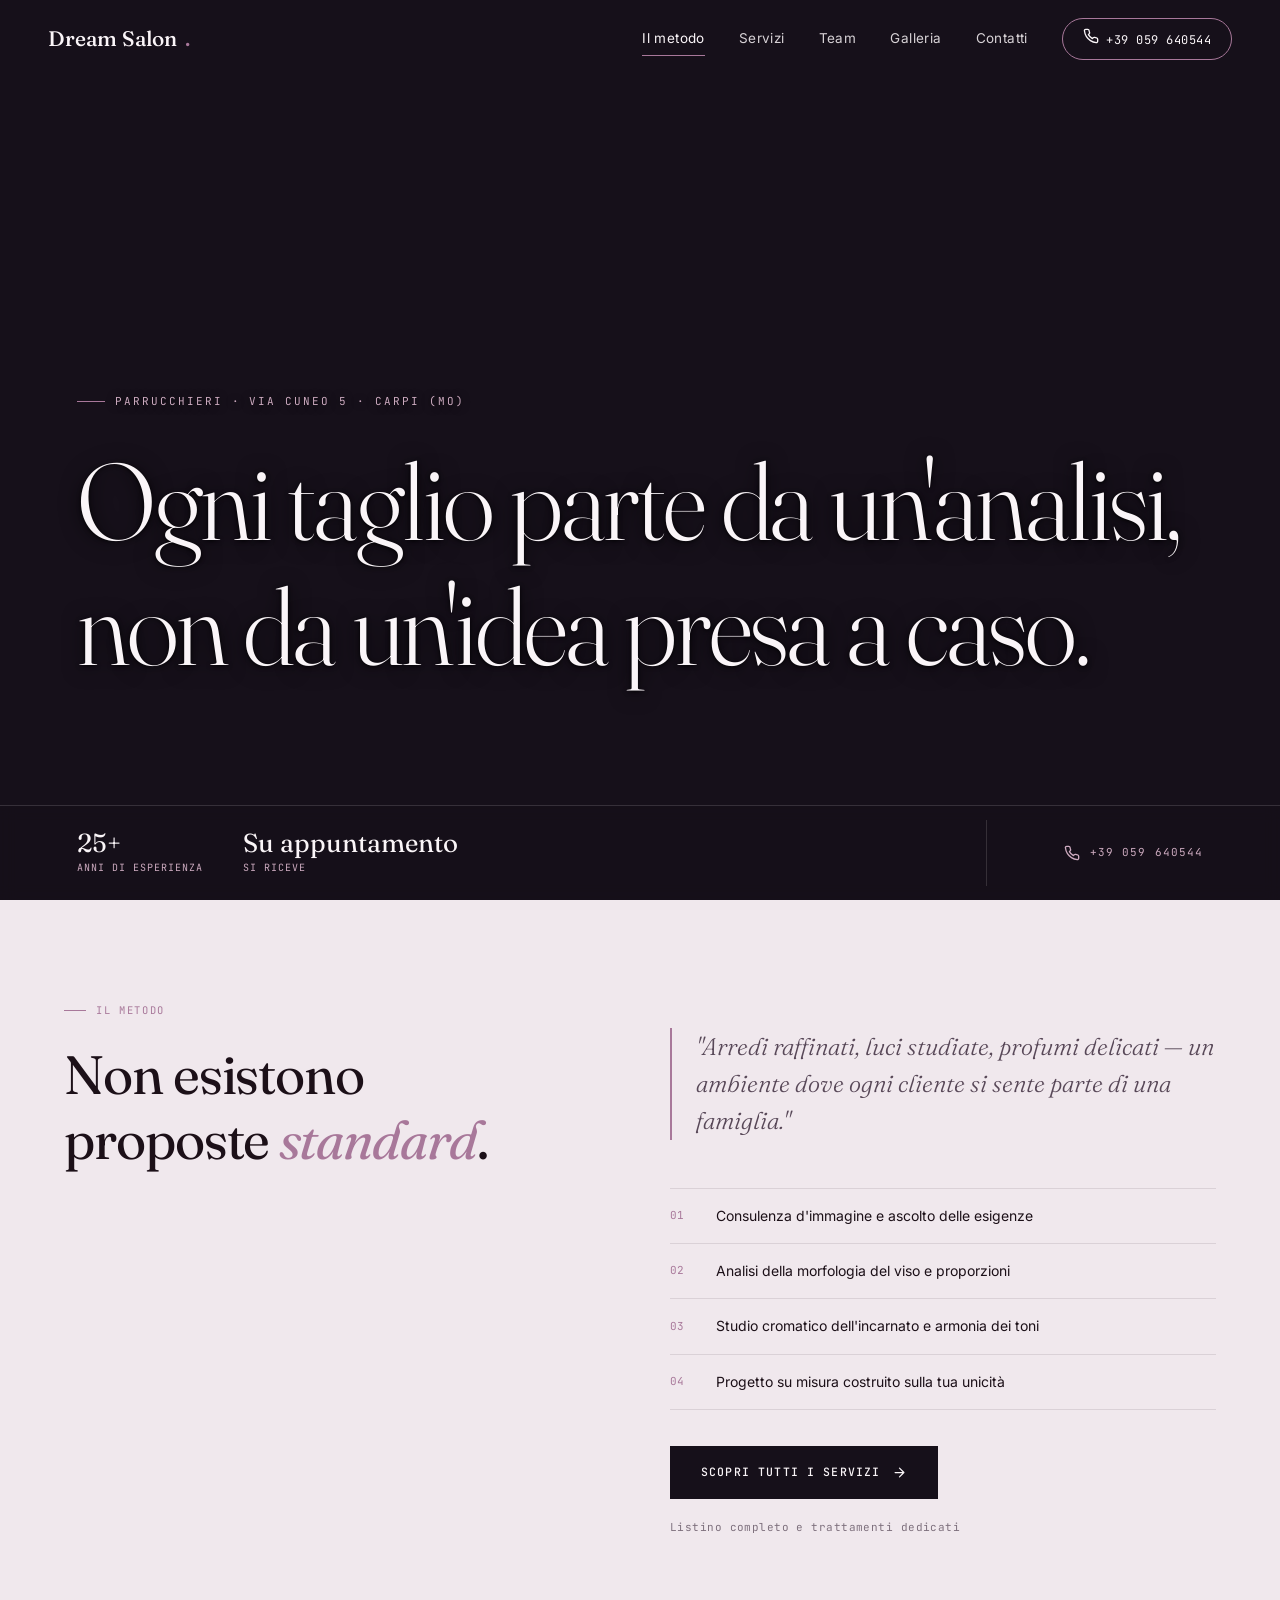
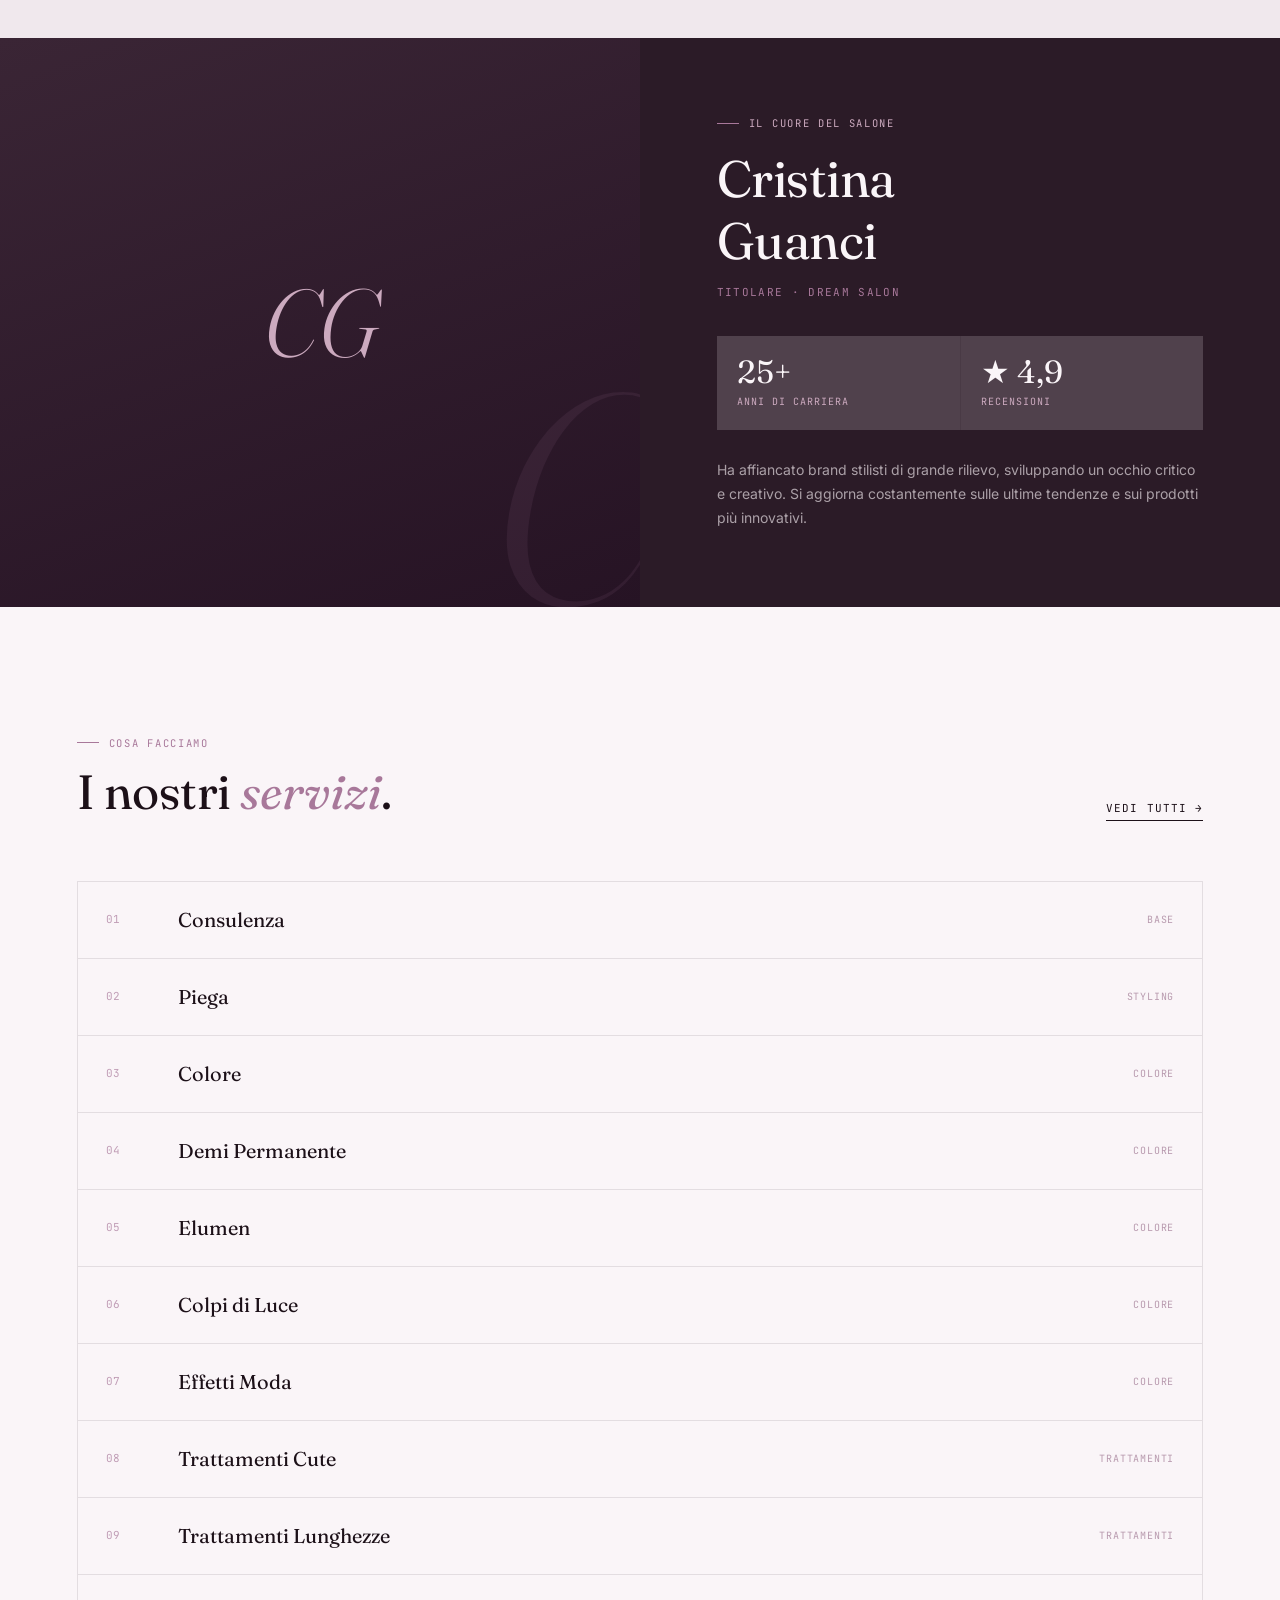
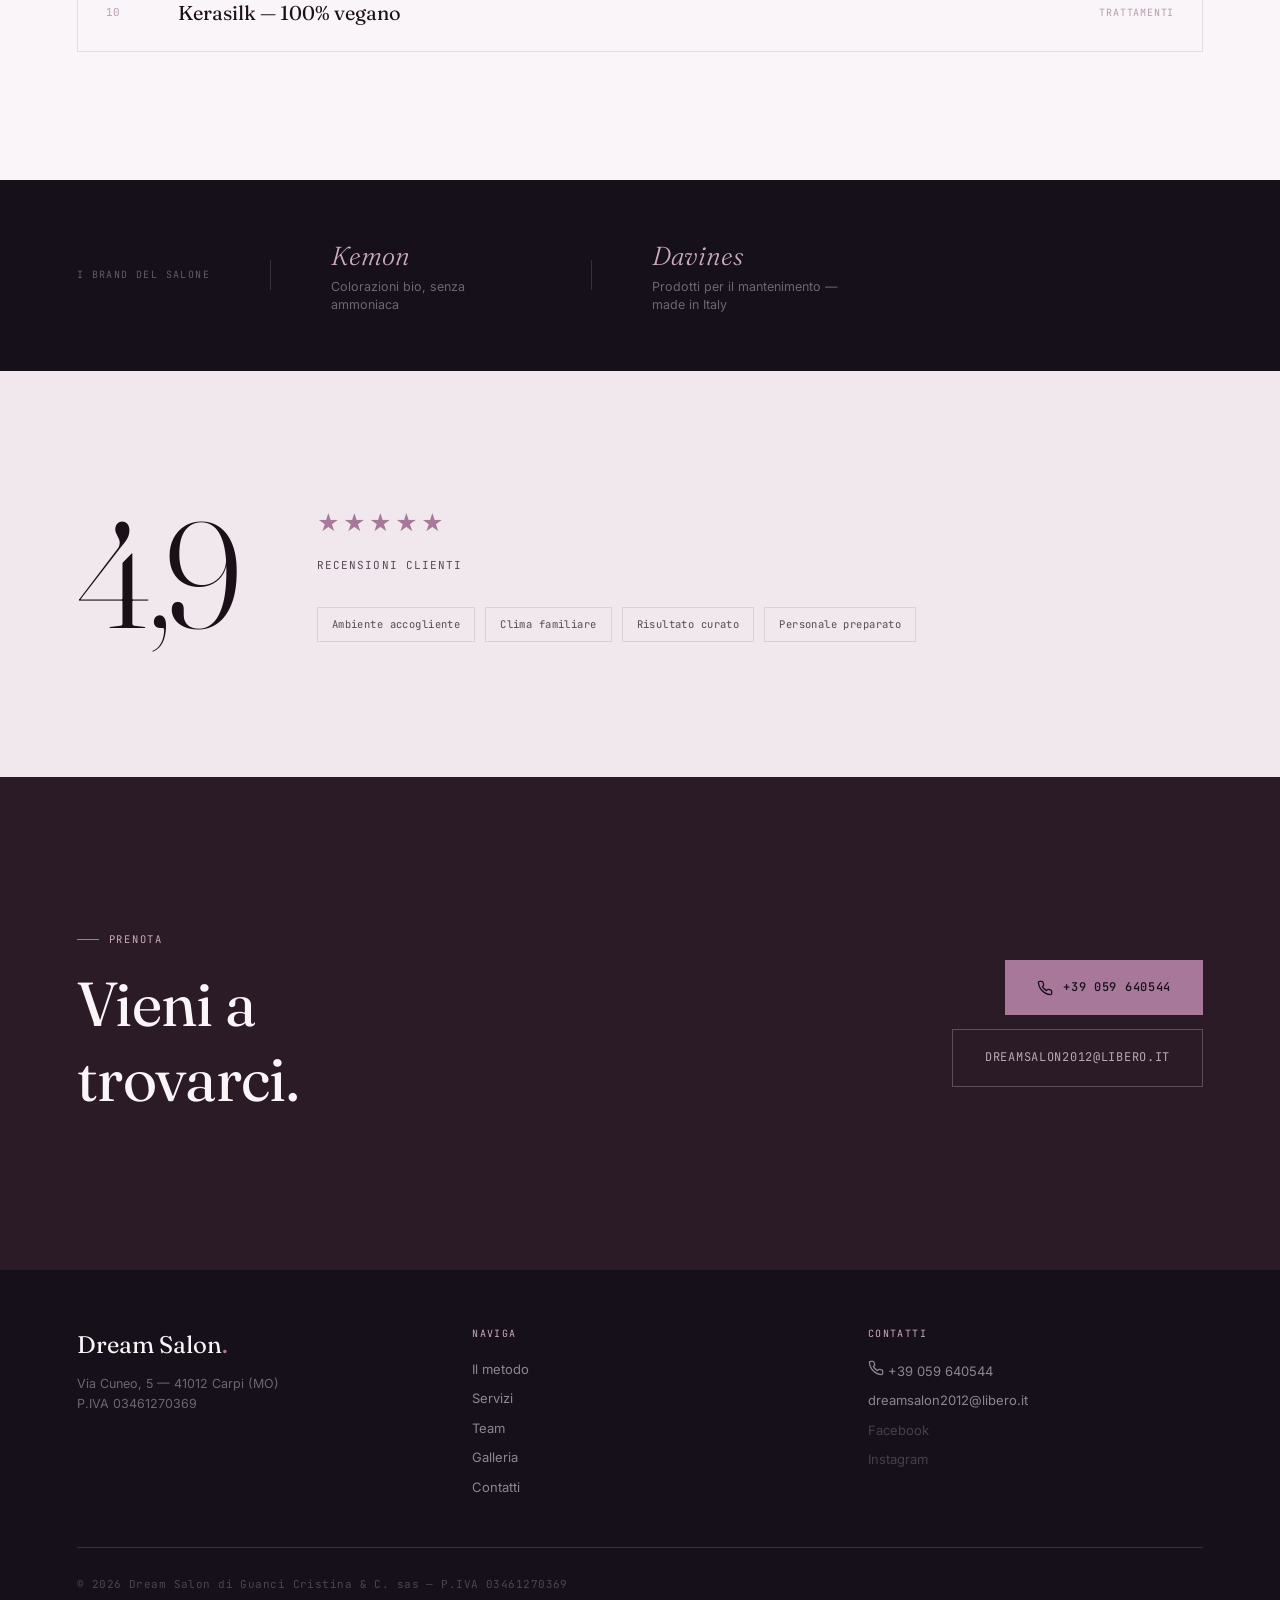
==== commit 33c1140b: "Fix: rimozione gradiente grigio e overlay scuro dalle foto hero e testate" ====
--- a/index.html
+++ b/index.html
@@ -43,13 +43,14 @@
   overflow: hidden;
 }
 
-/* Immagine sfondo con overlay */
-/* FOTO DA SOSTITUIRE: inserire qui l'URL della fotografia originale fornita dalla cliente */
+/* Immagine sfondo senza gradiente grigio */
 .hero-bg {
   position: absolute;
   inset: 0;
-  /* background: url('INSERIRE_URL_FOTO_ORIGINALE') center/cover no-repeat; */
-  opacity: 0.22;
+  background-size: cover;
+  background-position: center;
+  background-repeat: no-repeat;
+  opacity: 1;
 }
 
 .hero-content {
@@ -72,6 +73,7 @@
   display: flex;
   align-items: center;
   gap: 10px;
+  text-shadow: 0 1px 8px rgba(0,0,0,0.75);
 }
 .hero-loc::before {
   content: "";
@@ -90,6 +92,7 @@
   color: var(--paper);
   letter-spacing: -0.02em;
   margin: 0 0 44px;
+  text-shadow: 0 2px 20px rgba(0,0,0,0.7), 0 1px 4px rgba(0,0,0,0.85);
 }
 .hero-display em {
   font-style: italic;
@@ -104,6 +107,8 @@
   display: grid;
   grid-template-columns: 1fr auto;
   align-items: center;
+  background: rgba(22, 16, 26, 0.65);
+  backdrop-filter: blur(8px);
 }
 .hero-bar-left {
   padding: 24px clamp(28px,6vw,80px);
--- a/style.css
+++ b/style.css
@@ -116,7 +116,7 @@
     display:flex;
     align-items:flex-end;
     position:relative;
-    background:linear-gradient(180deg, rgba(22,16,26,0.35) 0%, rgba(22,16,26,0.55) 55%, rgba(22,16,26,0.92) 100%), var(--anthracite);
+    background:var(--anthracite);
     /* Foto di sfondo: configurabile da Google Sheets → chiave inner_bg_url nel tab Settings */
 
     padding-top:120px;
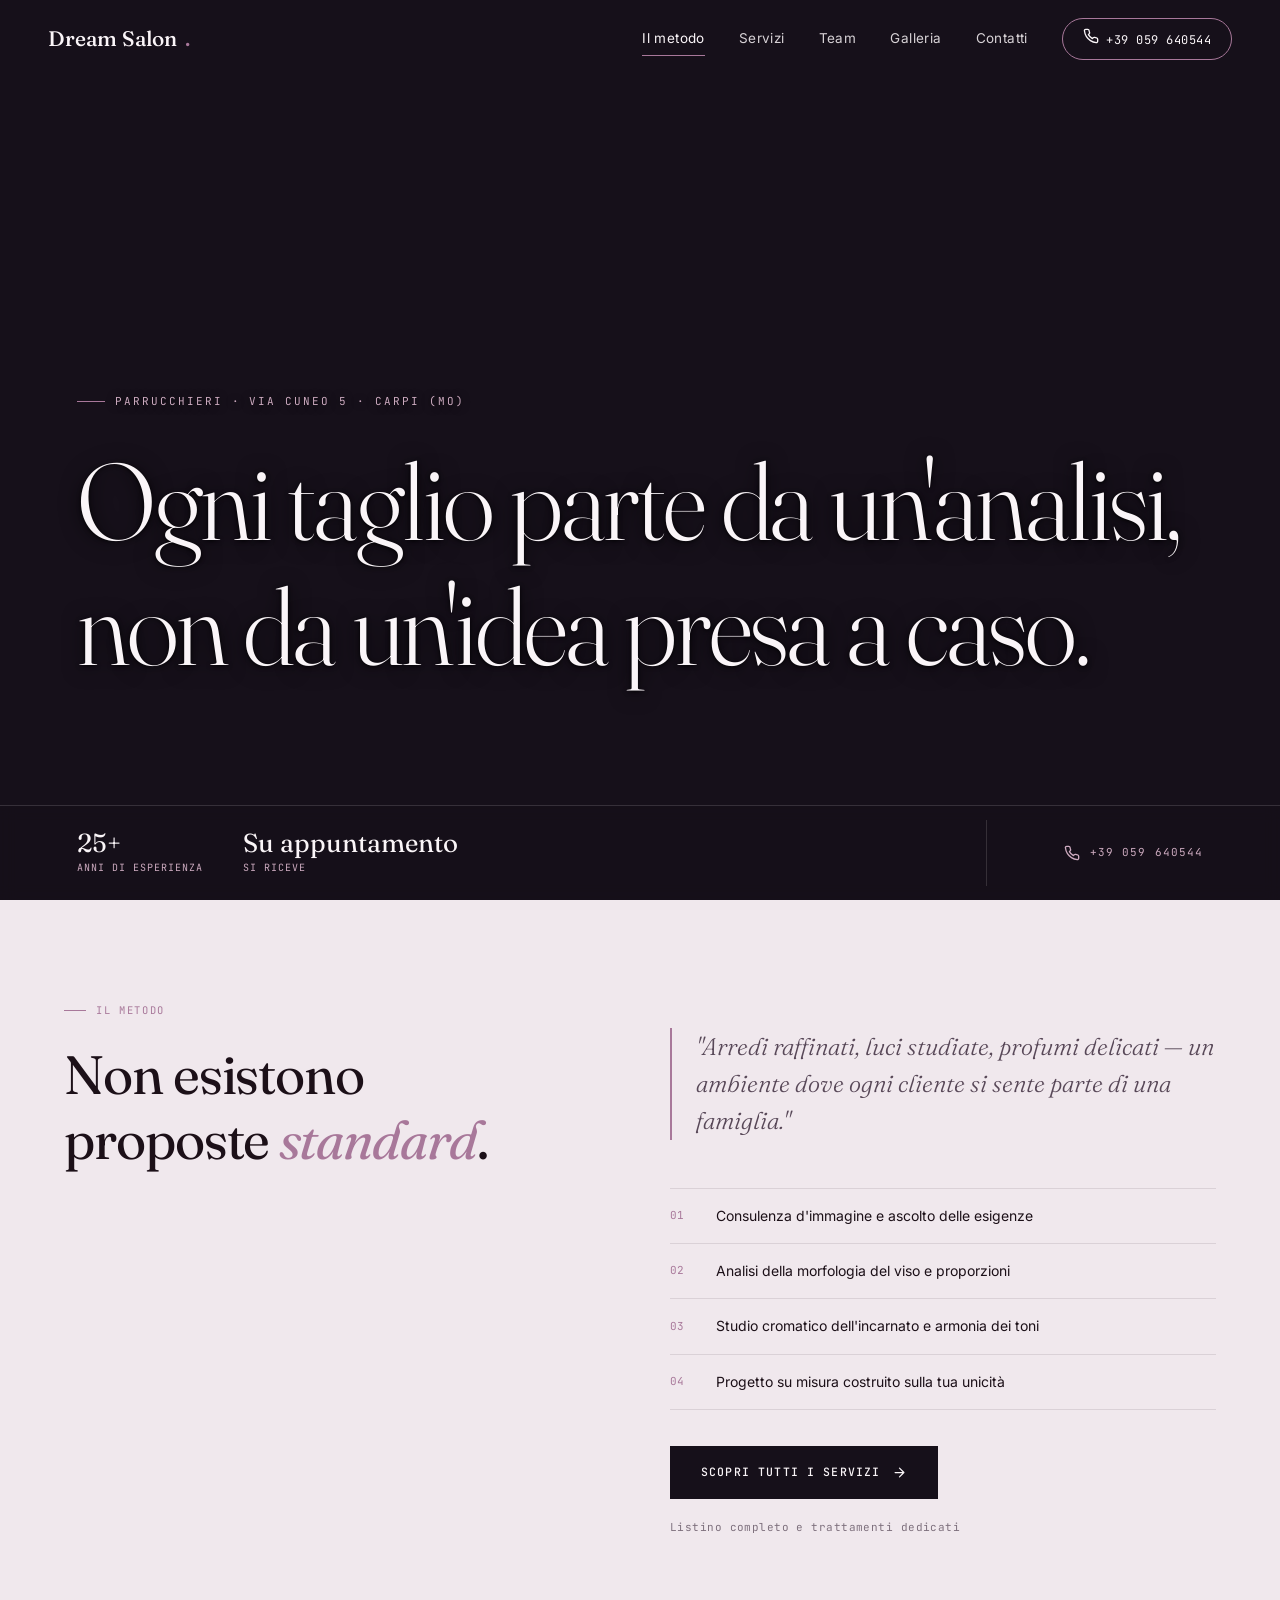
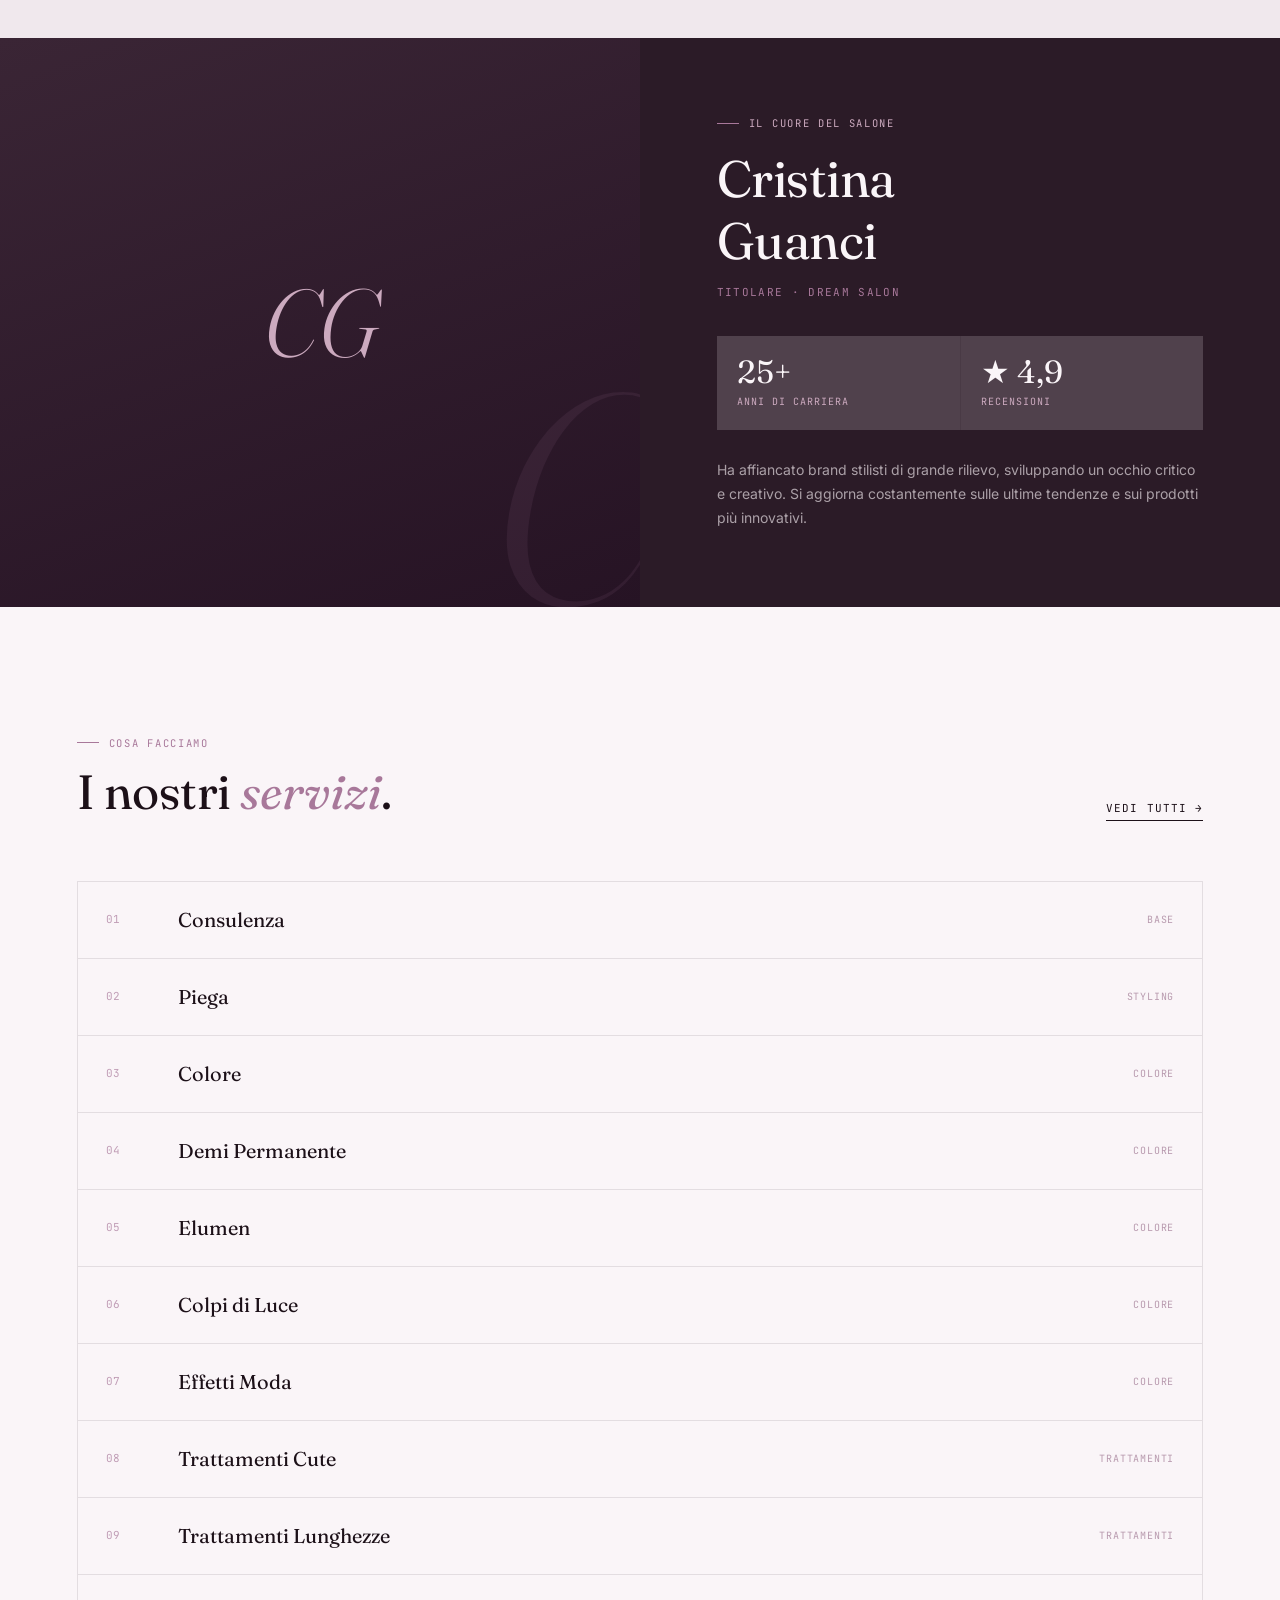
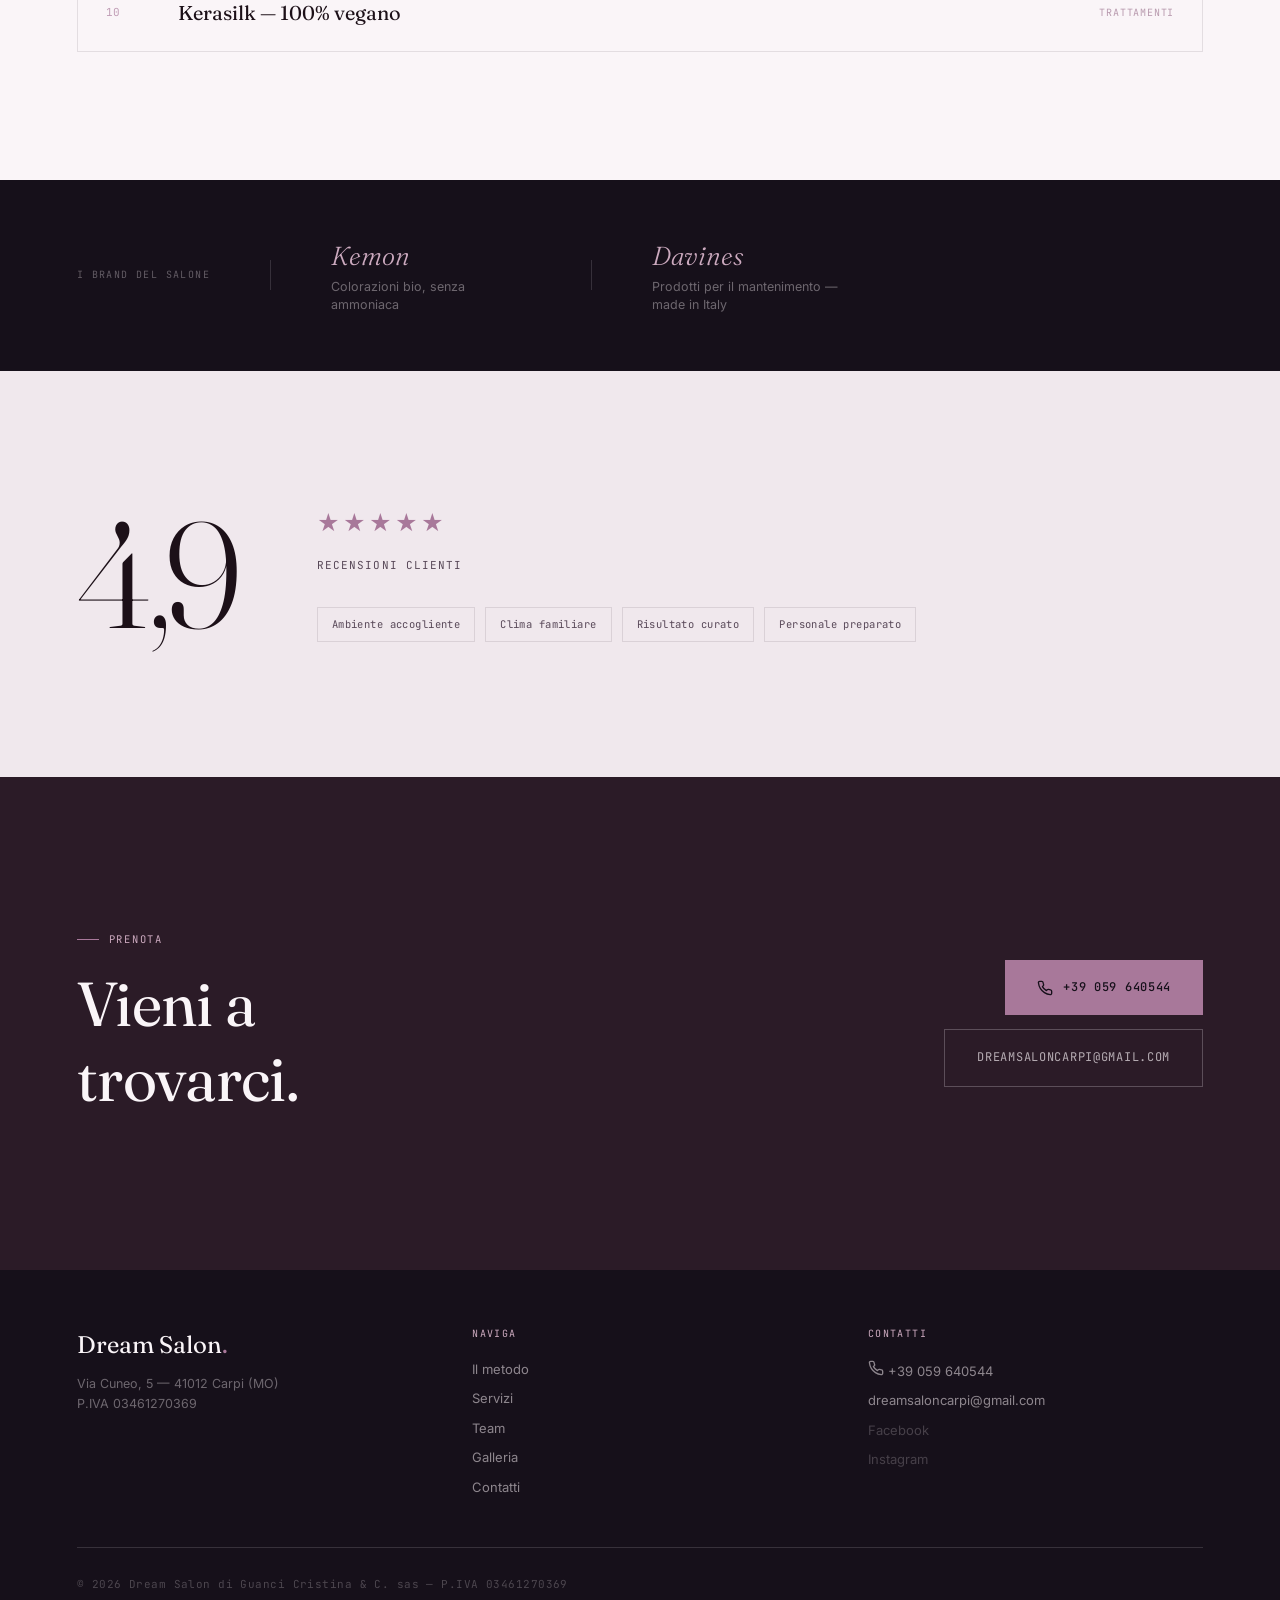
==== commit 4d05ae35: "Aggiornata email di base a dreamsaloncarpi@gmail.com" ====
--- a/index.html
+++ b/index.html
@@ -920,7 +920,7 @@
       <svg width="14" height="14" viewBox="0 0 24 24" fill="none" stroke="currentColor" stroke-width="2" stroke-linecap="round" stroke-linejoin="round"><path d="M22 16.92v3a2 2 0 0 1-2.18 2 19.79 19.79 0 0 1-8.63-3.07 19.5 19.5 0 0 1-6-6 19.79 19.79 0 0 1-3.07-8.67A2 2 0 0 1 4.11 2h3a2 2 0 0 1 2 1.72c.127.96.362 1.903.7 2.81a2 2 0 0 1-.45 2.11L8.09 9.91a16 16 0 0 0 6 6l1.27-1.27a2 2 0 0 1 2.11-.45c.907.338 1.85.573 2.81.7A2 2 0 0 1 22 16.92z"/></svg>
       059 640544
     </a>
-    <a href="mailto:dreamsalon2012@libero.it" class="btn-cta-ghost">dreamsalon2012@libero.it</a>
+    <a href="mailto:dreamsaloncarpi@gmail.com" class="btn-cta-ghost">dreamsaloncarpi@gmail.com</a>
     <span class="btn-cta-ghost" id="freshaLink" style="display:none; cursor:pointer;" onclick="if(this.dataset.href) window.location.href=this.dataset.href">Prenota online</span>
   </div>
 </section>
@@ -943,7 +943,7 @@
     <div class="footer-col">
       <div class="footer-col-title">Contatti</div>
       <a href="tel:059640544" id="footerPhone">059 640544</a>
-      <a href="mailto:dreamsalon2012@libero.it">dreamsalon2012@libero.it</a>
+      <a href="mailto:dreamsaloncarpi@gmail.com">dreamsaloncarpi@gmail.com</a>
       <span class="social-link disabled" id="footerFacebook">Facebook</span>
       <span class="social-link disabled" id="footerInstagram">Instagram</span>
     </div>
